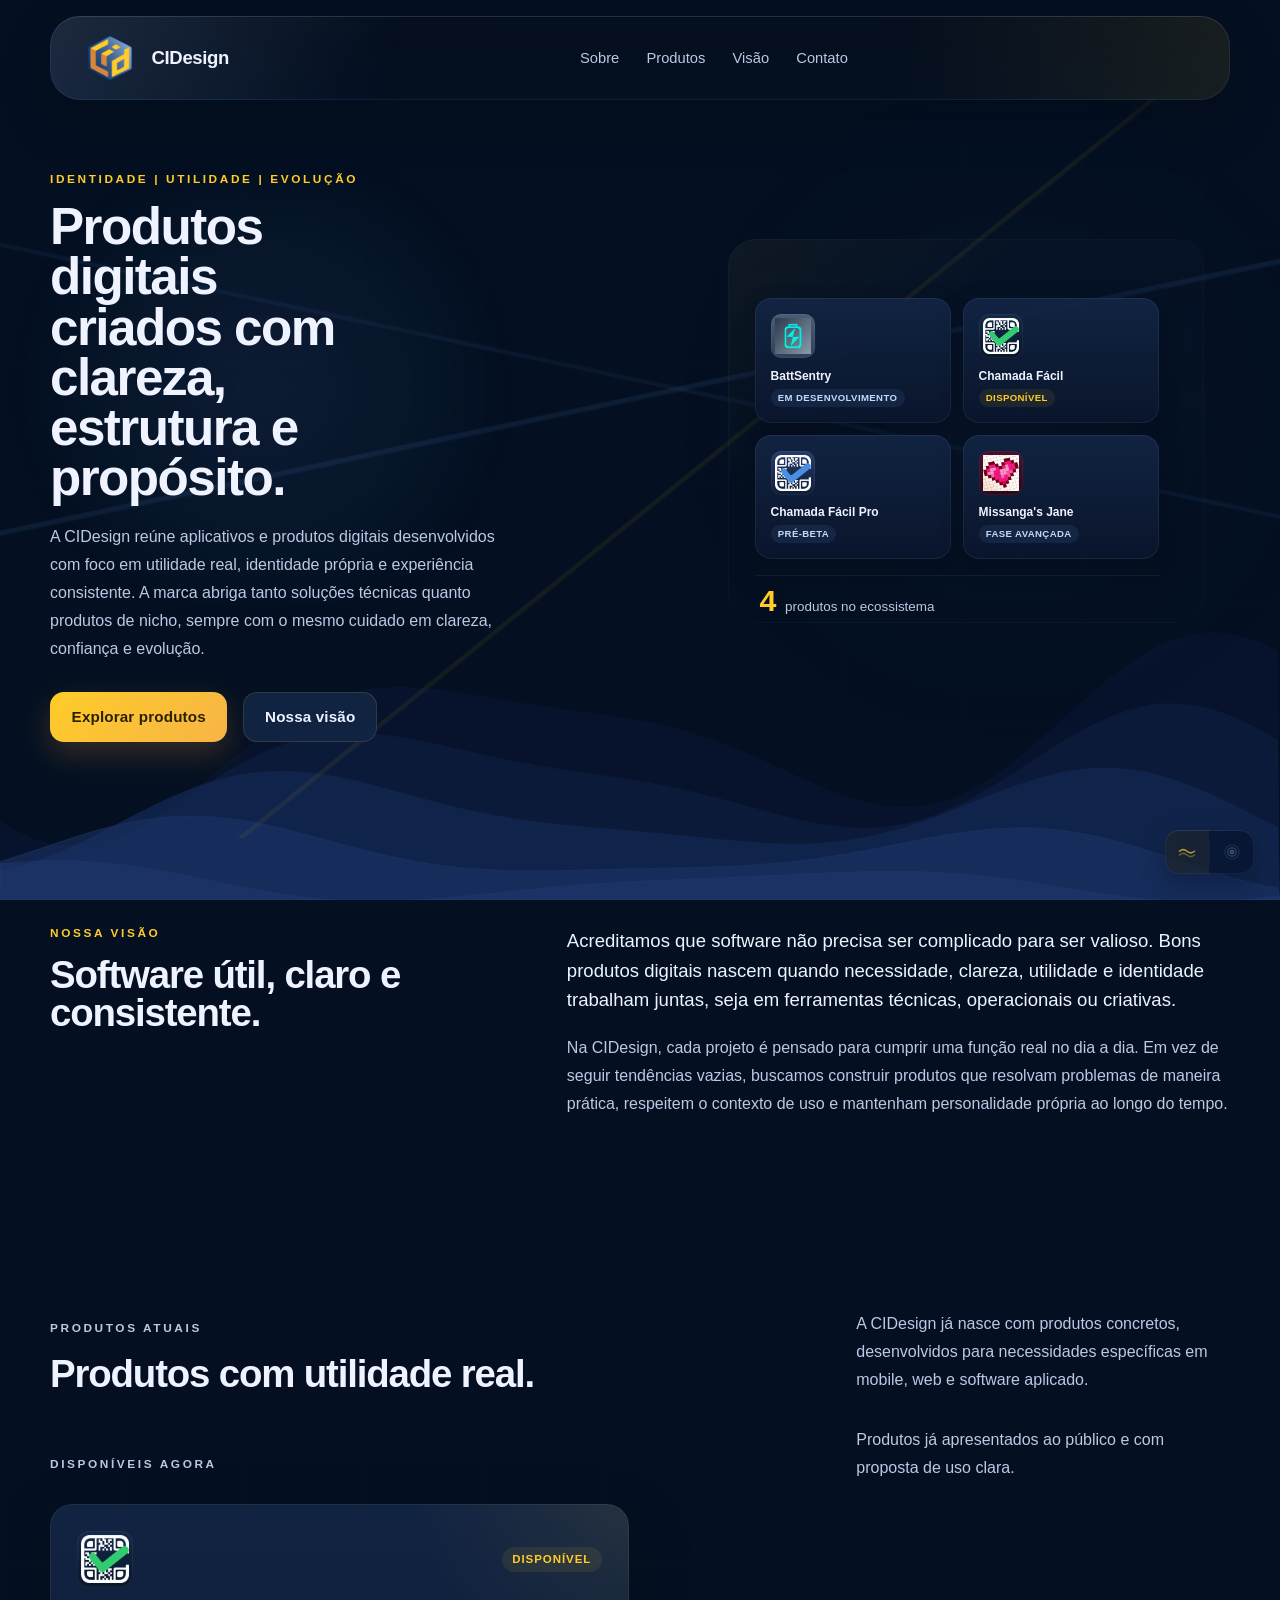
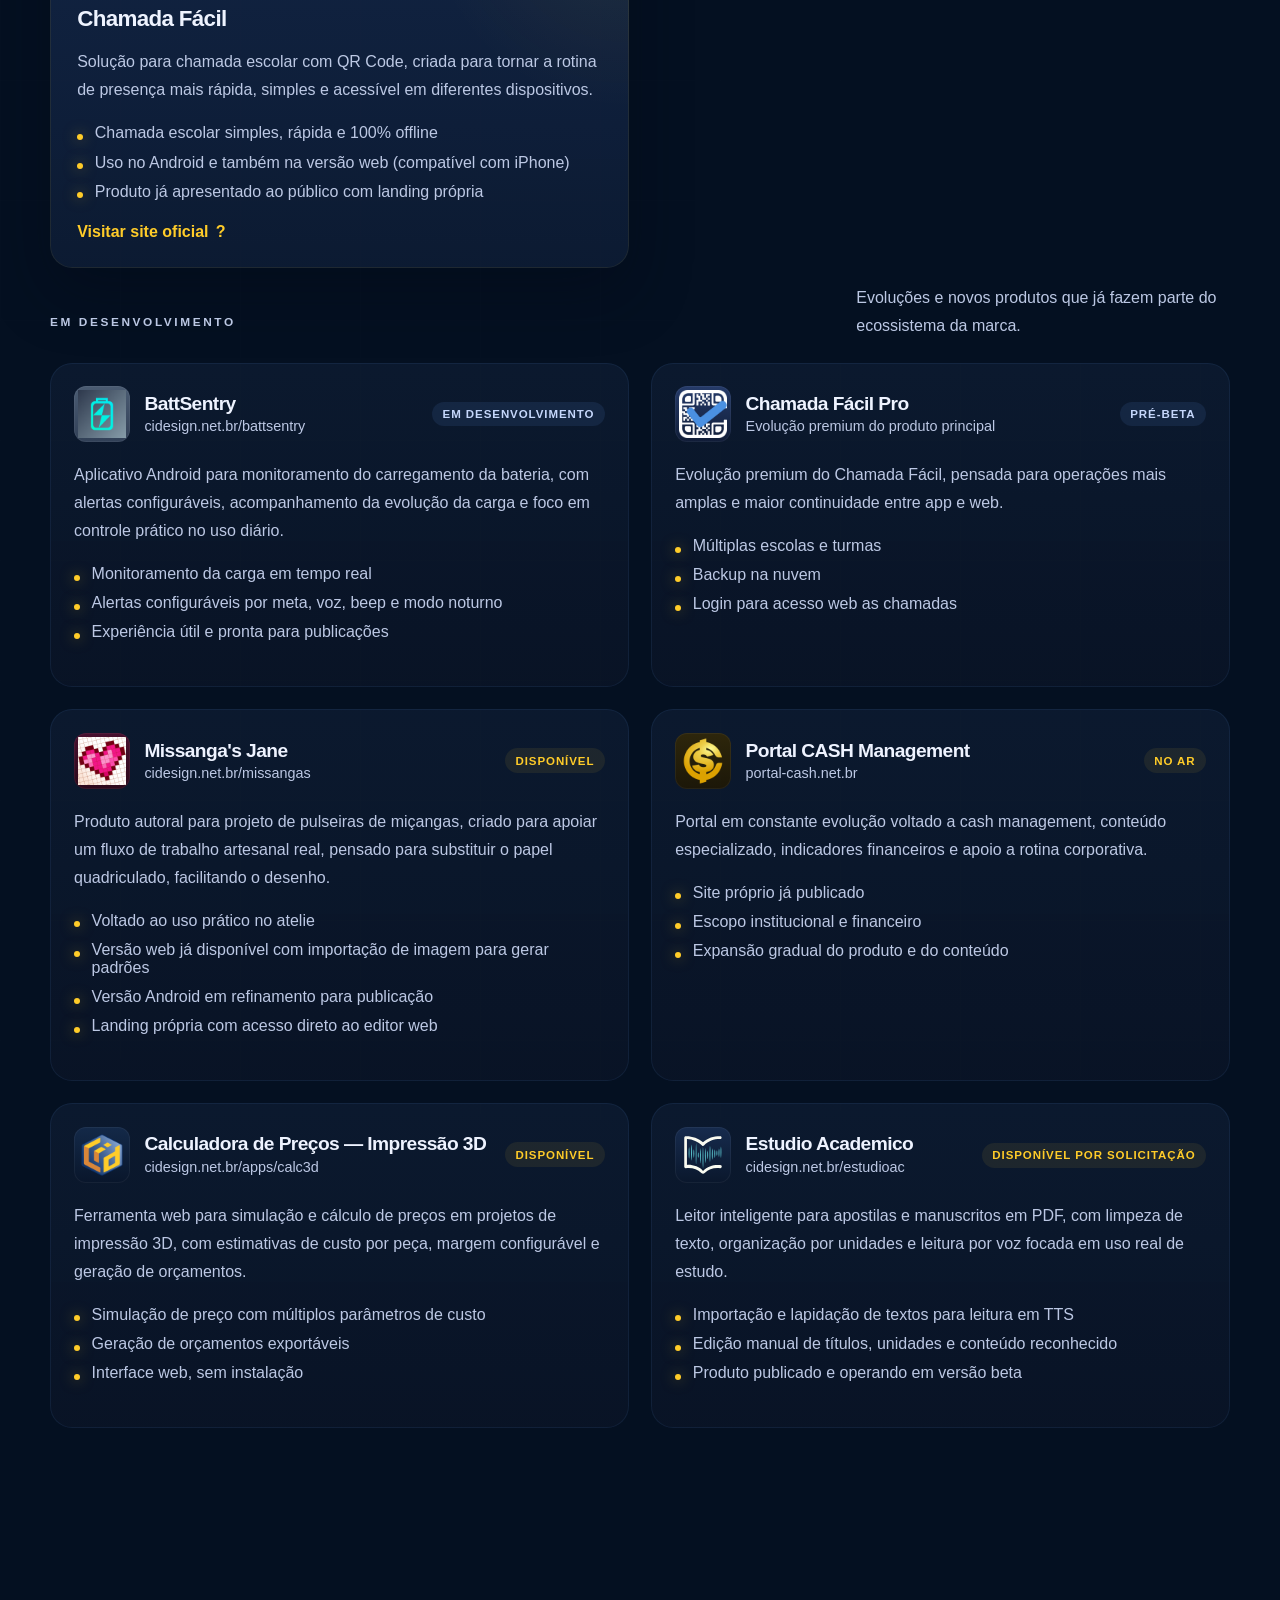
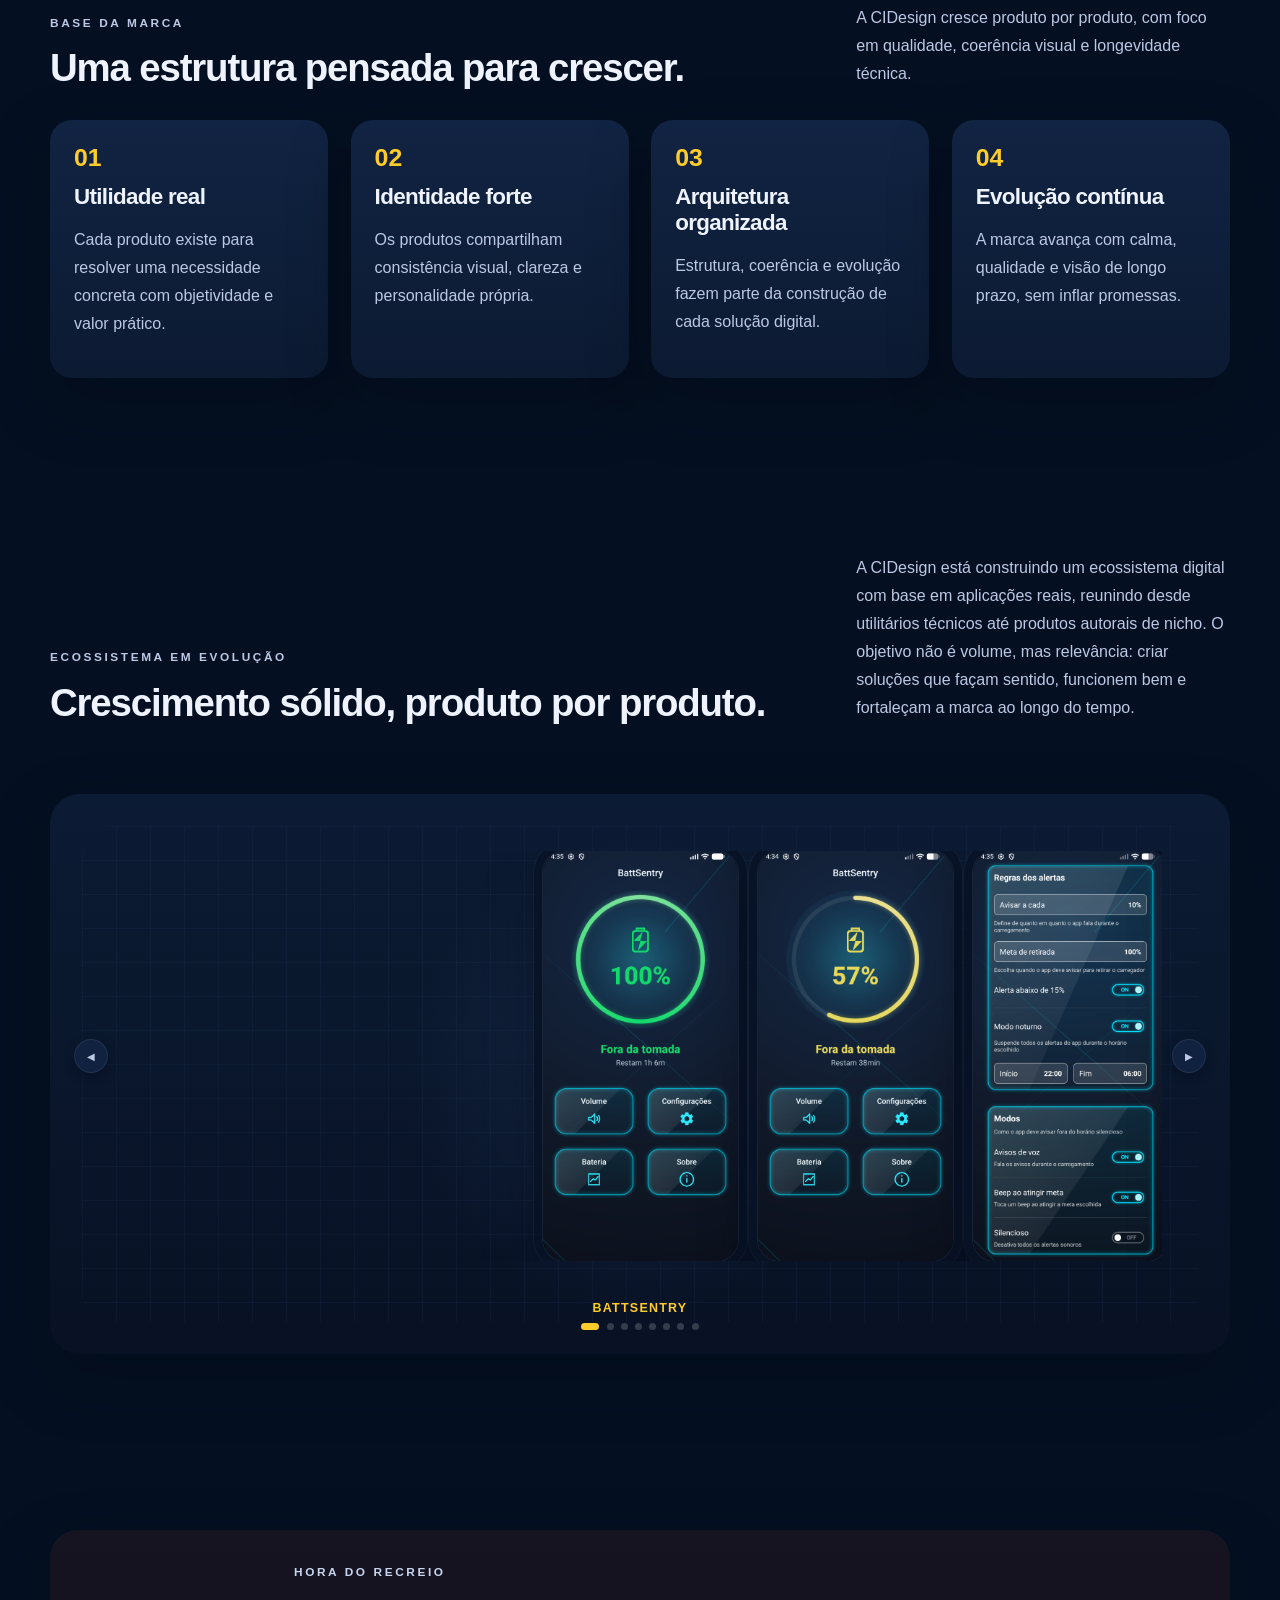
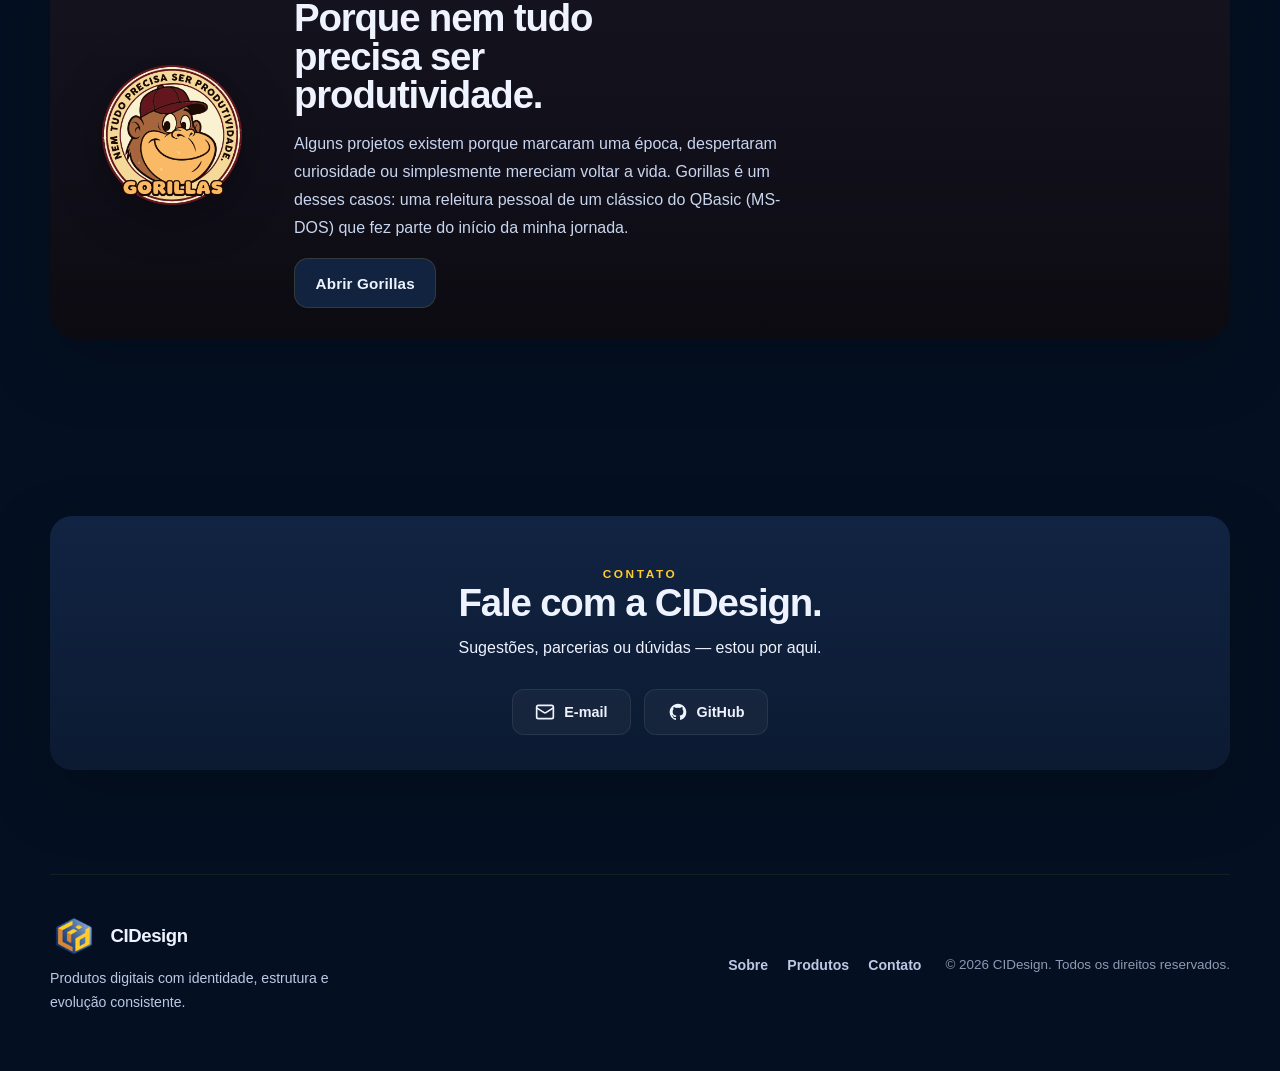
==== index.html @ d3b9e970 "chore: add project dependencies and update engine configuration" ====
<!DOCTYPE html>
<html lang="pt-BR">
<head>
  <meta charset="UTF-8">
  <meta name="viewport" content="width=device-width, initial-scale=1.0">
  <title>CIDesign | Produtos digitais com clareza, estrutura e propósito</title>
  <meta
    name="description"
    content="A CIDesign reúne aplicativos e produtos digitais com foco em utilidade real, identidade própria e evolução consistente."
  >
  <!-- Security Meta Tags -->
  <meta http-equiv="Content-Security-Policy" content="default-src 'self'; style-src 'self' 'unsafe-inline' https://fonts.googleapis.com; font-src 'self' https://fonts.gstatic.com; img-src 'self' data: assets/ https://portal-cash.net.br; script-src 'self';">
  <meta name="referrer" content="strict-origin-when-cross-origin">

  <link rel="preconnect" href="https://fonts.googleapis.com">
  <link rel="preconnect" href="https://fonts.gstatic.com" crossorigin>
  <link
    href="https://fonts.googleapis.com/css2?family=Manrope:wght@400;500;700;800&family=Space+Grotesk:wght@500;700&display=swap"
    rel="stylesheet"
  >
  <link rel="stylesheet" href="css/style.css">
  <style>
    /* Garante que o conteúdo da página fique acima dos canvas de fundo */
    .page-shell {
      position: relative;
      z-index: 1;
    }
  </style>
</head>
<body>
  <div class="page-shell">
    <header class="site-header">
      <a class="brand" href="#top" aria-label="CIDesign, voltar ao topo">
        <img src="assets/brand/cidesign-logo.png" alt="" width="34" height="34">
        <span>CIDesign</span>
      </a>

      <button
        class="nav-toggle"
        type="button"
        aria-expanded="false"
        aria-controls="site-nav"
        aria-label="Abrir navegacao"
      >
        <span></span>
        <span></span>
      </button>

      <nav class="site-nav" id="site-nav" aria-label="Principal">
        <a href="#sobre">Sobre</a>
        <a href="#produtos">Produtos</a>
        <a href="#visao">Visão</a>
        <a href="#contato">Contato</a>
      </nav>

    </header>

    <main id="top">
      <section class="hero section">
        <div class="hero-copy">
          <p class="eyebrow">Identidade | Utilidade | Evolução</p>
          <h1>Produtos digitais criados com clareza, estrutura e propósito.</h1>
          <p class="hero-text">
            A CIDesign reúne aplicativos e produtos digitais desenvolvidos com foco em utilidade
            real, identidade própria e experiência consistente. A marca abriga tanto soluções
            técnicas quanto produtos de nicho, sempre com o mesmo cuidado em clareza, confiança e
            evolução.
          </p>

          <div class="hero-actions">
            <a class="button button-primary" href="#produtos">Explorar produtos</a>
            <a class="button button-secondary" href="#visao">Nossa visão</a>
          </div>
        </div>

        <div class="hero-art" aria-hidden="true">
          <div class="product-showcase">
            <div class="showcase-grid">
              <div class="showcase-item">
                <div class="product-icon product-icon-image product-icon-square product-icon-battsentry">
                  <img src="assets/brand/battsentry-logo.png" alt="" width="56" height="56">
                </div>
                <div class="showcase-info">
                  <span class="showcase-name">BattSentry</span>
                  <span class="dev-tag">Em desenvolvimento</span>
                </div>
              </div>
              <div class="showcase-item">
                <div class="product-icon product-icon-image product-icon-square">
                  <img src="assets/brand/chamada-facil-icon.png" alt="" width="56" height="56">
                </div>
                <div class="showcase-info">
                  <span class="showcase-name">Chamada Fácil</span>
                  <span class="product-tag">Disponível</span>
                </div>
              </div>
              <div class="showcase-item">
                <div class="product-icon product-icon-image product-icon-square product-icon-chamada-pro">
                  <img src="assets/brand/chamadafacil-pro.png" alt="" width="56" height="56">
                </div>
                <div class="showcase-info">
                  <span class="showcase-name">Chamada Fácil Pro</span>
                  <span class="dev-tag">Pré-beta</span>
                </div>
              </div>
              <div class="showcase-item">
                <div class="product-icon product-icon-image product-icon-square product-icon-missangas">
                  <img src="assets/brand/missangas-jane-icon.png" alt="" width="56" height="56">
                </div>
                <div class="showcase-info">
                  <span class="showcase-name">Missanga's Jane</span>
                  <span class="dev-tag">Fase avançada</span>
                </div>
              </div>
            </div>
            <div class="showcase-footer">
              <span class="showcase-count">4</span>
              <span class="showcase-label">produtos no ecossistema</span>
            </div>
          </div>
        </div>
      </section>

      <section class="section intro" id="sobre">
        <div class="section-kicker">
          <p class="eyebrow">Nossa visão</p>
          <h2>Software útil, claro e consistente.</h2>
        </div>

        <div class="section-body">
          <p class="lead">
            Acreditamos que software não precisa ser complicado para ser valioso. Bons produtos
            digitais nascem quando necessidade, clareza, utilidade e identidade trabalham juntas,
            seja em ferramentas técnicas, operacionais ou criativas.
          </p>
          <p>
            Na CIDesign, cada projeto é pensado para cumprir uma função real no dia a dia. Em vez
            de seguir tendências vazias, buscamos construir produtos que resolvam problemas de
            maneira prática, respeitem o contexto de uso e mantenham personalidade própria ao
            longo do tempo.
          </p>
        </div>
      </section>

      <section class="section products" id="produtos">
        <div class="section-heading">
          <div>
            <p class="eyebrow">Produtos atuais</p>
            <h2>Produtos com utilidade real.</h2>
          </div>
          <p>
            A CIDesign já nasce com produtos concretos, desenvolvidos para necessidades específicas
            em mobile, web e software aplicado.
          </p>
        </div>

        <div class="products-subhead">
          <p class="eyebrow eyebrow-soft">Disponíveis agora</p>
          <p>Produtos já apresentados ao público e com proposta de uso clara.</p>
        </div>

        <div class="product-grid">
          <article class="product-card product-card-live product-card-featured">
            <div class="product-top">
              <div class="product-icon product-icon-image product-icon-square">
                <img src="assets/brand/chamada-facil-icon.png" alt="Logo do Chamada Facil" width="56" height="56">
              </div>
              <span class="product-tag">Disponível</span>
            </div>
            <h3>Chamada Fácil</h3>
            <p>
              Solução para chamada escolar com QR Code, criada para tornar a rotina de presença mais
              rápida, simples e acessível em diferentes dispositivos.
            </p>
            <ul class="product-points">
              <li>Chamada escolar simples, rápida e 100% offline</li>
              <li>Uso no Android e também na versão web (compatível com iPhone)</li>
              <li>Produto já apresentado ao público com landing própria</li>
            </ul>
            <a class="inline-link" href="https://www.chamadafacil.net.br/" target="_blank" rel="noopener noreferrer">Visitar site oficial</a>
          </article>
        </div>

        <div class="products-subhead products-subhead-dev">
          <p class="eyebrow eyebrow-soft">Em desenvolvimento</p>
          <p>Evoluções e novos produtos que já fazem parte do ecossistema da marca.</p>
        </div>

        <div class="dev-grid">
          <article class="dev-card dev-card-with-logo">
            <div class="dev-top">
              <div class="dev-product-head">
                <div class="product-icon product-icon-image product-icon-square product-icon-battsentry">
                  <img src="assets/brand/battsentry-logo.png" alt="Logo do BattSentry" width="56" height="56">
                </div>
                <div>
                  <h3>BattSentry</h3>
                  <a class="dev-link" href="https://cidesign.net.br/battsentry/" target="_blank" rel="noopener noreferrer">cidesign.net.br/battsentry</a>
                </div>
              </div>
              <span class="dev-tag">Em desenvolvimento</span>
            </div>
            <p>
              Aplicativo Android para monitoramento do carregamento da bateria, com alertas
              configuráveis, acompanhamento da evolução da carga e foco em controle prático no uso
              diário.
            </p>
            <ul class="dev-points">
              <li>Monitoramento da carga em tempo real</li>
              <li>Alertas configuráveis por meta, voz, beep e modo noturno</li>
              <li>Experiência útil e pronta para publicações</li>
            </ul>
          </article>

          <article class="dev-card dev-card-with-logo">
            <div class="dev-top">
              <div class="dev-product-head">
                <div class="product-icon product-icon-image product-icon-square product-icon-chamada-pro">
                  <img src="assets/brand/chamadafacil-pro.png" alt="Logo do Chamada Facil Pro" width="56" height="56">
                </div>
                <div>
                  <h3>Chamada Fácil Pro</h3>
                  <span class="dev-subtitle">Evolução premium do produto principal</span>
                </div>
              </div>
              <span class="dev-tag">Pré-beta</span>
            </div>
            <p>
              Evolução premium do Chamada Fácil, pensada para operações mais amplas e maior
              continuidade entre app e web.
            </p>
            <ul class="dev-points">
              <li>Múltiplas escolas e turmas</li>
              <li>Backup na nuvem</li>
              <li>Login para acesso web as chamadas</li>
            </ul>
          </article>

          <article class="dev-card dev-card-with-logo">
            <div class="dev-top">
              <div class="dev-product-head">
                <div class="product-icon product-icon-image product-icon-square product-icon-missangas">
                  <img src="assets/brand/missangas-jane-icon.png" alt="Logo do Missanga's Jane" width="56" height="56">
                </div>
                <div>
                  <h3>Missanga's Jane</h3>
                  <a class="dev-link" href="https://cidesign.net.br/missangas/" target="_blank" rel="noopener noreferrer">cidesign.net.br/missangas</a>
                </div>
              </div>
              <span class="product-tag">Disponível</span>
            </div>
            <p>
              Produto autoral para projeto de pulseiras de miçangas, criado para apoiar um fluxo de
              trabalho artesanal real, pensado para substituir o papel quadriculado, facilitando o desenho.
            </p>
            <ul class="dev-points">
              <li>Voltado ao uso prático no atelie</li>
              <li>Versão web já disponível com importação de imagem para gerar padrões</li>
              <li>Versão Android em refinamento para publicação</li>
              <li>Landing própria com acesso direto ao editor web</li>
            </ul>
          </article>

          <article class="dev-card dev-card-with-logo">
            <div class="dev-top">
              <div class="dev-product-head">
                <div class="product-icon product-icon-image product-icon-square product-icon-cash">
                  <img src="assets/brand/portal-cash-logo.png" alt="Logo do Portal CASH Management" width="56" height="56">
                </div>
                <div>
                  <h3>Portal CASH Management</h3>
                  <a class="dev-link" href="https://portal-cash.net.br/" target="_blank" rel="noopener noreferrer">portal-cash.net.br</a>
                </div>
              </div>
              <span class="product-tag">No ar</span>
            </div>
            <p>
              Portal em constante evolução voltado a cash management, conteúdo especializado,
              indicadores financeiros e apoio a rotina corporativa.
            </p>
            <ul class="dev-points">
              <li>Site próprio já publicado</li>
              <li>Escopo institucional e financeiro</li>
              <li>Expansão gradual do produto e do conteúdo</li>
            </ul>
          </article>

          <article class="dev-card dev-card-with-logo">
            <div class="dev-top">
              <div class="dev-product-head">
                <div class="product-icon product-icon-image product-icon-square">
                  <img src="assets/brand/cidesign-logo.png" alt="Logo da Calculadora 3D" width="56" height="56">
                </div>
                <div>
                  <h3>Calculadora de Preços — Impressão 3D</h3>
                  <a class="dev-link" href="apps/calc3d/Calculadora%203D.html" target="_blank" rel="noopener noreferrer">cidesign.net.br/apps/calc3d</a>
                </div>
              </div>
              <span class="product-tag">Disponível</span>
            </div>
            <p>
              Ferramenta web para simulação e cálculo de preços em projetos de impressão 3D, com
              estimativas de custo por peça, margem configurável e geração de orçamentos.
            </p>
            <ul class="dev-points">
              <li>Simulação de preço com múltiplos parâmetros de custo</li>
              <li>Geração de orçamentos exportáveis</li>
              <li>Interface web, sem instalação</li>
            </ul>
          </article>

          <article class="dev-card dev-card-with-logo">
            <div class="dev-top">
              <div class="dev-product-head">
                <div class="product-icon product-icon-image product-icon-square product-icon-estudio">
                  <img src="assets/brand/brand-mark.svg" alt="Logo do Estudio Academico" width="56" height="56">
                </div>
                <div>
                  <h3>Estudio Academico</h3>
                  <a class="dev-link" href="https://cidesign.net.br/estudioac/" target="_blank" rel="noopener noreferrer">cidesign.net.br/estudioac</a>
                </div>
              </div>
              <a href="mailto:contato@cidesign.net.br"><span class="product-tag">Disponível por solicitação</span></a>
            </div>
            <p>
              Leitor inteligente para apostilas e manuscritos em PDF, com limpeza de texto,
              organização por unidades e leitura por voz focada em uso real de estudo.
            </p>
            <ul class="dev-points">
              <li>Importação e lapidação de textos para leitura em TTS</li>
              <li>Edição manual de títulos, unidades e conteúdo reconhecido</li>
              <li>Produto publicado e operando em versão beta</li>
            </ul>
          </article>
        </div>      </section>

      <section class="section principles" id="visao">
        <div class="section-heading">
          <div>
            <p class="eyebrow">Base da marca</p>
            <h2>Uma estrutura pensada para crescer.</h2>
          </div>
          <p>
            A CIDesign cresce produto por produto, com foco em qualidade, coerência visual e
            longevidade técnica.
          </p>
        </div>

        <div class="principles-grid">
          <article>
            <span class="principle-number">01</span>
            <h3>Utilidade real</h3>
            <p>Cada produto existe para resolver uma necessidade concreta com objetividade e valor prático.</p>
          </article>
          <article>
            <span class="principle-number">02</span>
            <h3>Identidade forte</h3>
            <p>Os produtos compartilham consistência visual, clareza e personalidade própria.</p>
          </article>
          <article>
            <span class="principle-number">03</span>
            <h3>Arquitetura organizada</h3>
            <p>Estrutura, coerência e evolução fazem parte da construção de cada solução digital.</p>
          </article>
          <article>
            <span class="principle-number">04</span>
            <h3>Evolução contínua</h3>
            <p>A marca avança com calma, qualidade e visão de longo prazo, sem inflar promessas.</p>
          </article>
        </div>
      </section>

      <section class="section ecosystem">
        <div class="section-heading">
          <div>
            <p class="eyebrow">Ecossistema em evolução</p>
            <h2>Crescimento sólido, produto por produto.</h2>
          </div>
          <p>
            A CIDesign está construindo um ecossistema digital com base em aplicações reais,
            reunindo desde utilitários técnicos até produtos autorais de nicho. O objetivo não é
            volume, mas relevância: criar soluções que façam sentido, funcionem bem e fortaleçam a
            marca ao longo do tempo.
          </p>
        </div>

        <div class="ecosystem-art" aria-hidden="true">
          <div class="app-carousel" id="appCarousel">
            <div class="carousel-row">
              <button class="carousel-btn" id="carouselPrev" tabindex="-1" aria-hidden="true">&#9664;</button>
              <div class="carousel-viewport">
                <div class="carousel-track" id="carouselTrack">
                  <div class="carousel-slide" data-app="BattSentry">
                    <div class="screen-frame">
                      <img src="assets/screens/battsentry-1.png" alt="" loading="lazy">
                    </div>
                  </div>
                  <div class="carousel-slide" data-app="BattSentry">
                    <div class="screen-frame">
                      <img src="assets/screens/battsentry-2.png" alt="" loading="lazy">
                    </div>
                  </div>
                  <div class="carousel-slide" data-app="BattSentry">
                    <div class="screen-frame">
                      <img src="assets/screens/battsentry-3.png" alt="" loading="lazy">
                    </div>
                  </div>
                  <div class="carousel-slide" data-app="BattSentry">
                    <div class="screen-frame">
                      <img src="assets/screens/battsentry-4.png" alt="" loading="lazy">
                    </div>
                  </div>
                  <div class="carousel-slide" data-app="Chamada Fácil">
                    <div class="screen-frame">
                      <img src="assets/screens/chamada-facil-1.png" alt="" loading="lazy">
                    </div>
                  </div>
                  <div class="carousel-slide" data-app="Chamada Fácil">
                    <div class="screen-frame">
                      <img src="assets/screens/chamada-facil-2.png" alt="" loading="lazy">
                    </div>
                  </div>
                  <div class="carousel-slide" data-app="Chamada Fácil">
                    <div class="screen-frame">
                      <img src="assets/screens/chamada-facil-3.png" alt="" loading="lazy">
                    </div>
                  </div>
                  <div class="carousel-slide" data-app="Chamada Fácil">
                    <div class="screen-frame">
                      <img src="assets/screens/chamada-facil-4.png" alt="" loading="lazy">
                    </div>
                  </div>
                </div>
              </div>
              <button class="carousel-btn" id="carouselNext" tabindex="-1" aria-hidden="true">&#9654;</button>
            </div>
            <div class="carousel-meta">
              <span class="carousel-app-name" id="carouselAppName">BattSentry</span>
              <div class="carousel-dots" id="carouselDots"></div>
            </div>
          </div>
        </div>
      </section>

      <section class="section recess">
        <div class="recess-card">
          <div class="recess-badge">
            <img src="assets/brand/gorillas-badge.png" alt="Badge do projeto Gorillas" width="140" height="140">
          </div>
          <div class="recess-copy">
            <p class="eyebrow">Hora do recreio</p>
            <h2>Porque nem tudo precisa ser produtividade.</h2>
            <p>
              Alguns projetos existem porque marcaram uma época, despertaram curiosidade ou simplesmente
              mereciam voltar a vida. Gorillas é um desses casos: uma releitura pessoal de um clássico do
              QBasic (MS-DOS) que fez parte do início da minha jornada.
            </p>
            <a class="button button-secondary" href="apps/gorillas/index.html">Abrir Gorillas</a>
          </div>
        </div>
      </section>

      <section class="section contact-cta" id="contato">
        <div class="contact-card">
          <p class="eyebrow">Contato</p>
          <h2>Fale com a CIDesign.</h2>
          <p>Sugestões, parcerias ou dúvidas — estou por aqui.</p>

          <div class="social-links">
            <a class="social-link" href="mailto:contato@cidesign.net.br" aria-label="Enviar e-mail">
              <svg viewBox="0 0 24 24" fill="none" stroke="currentColor" stroke-width="2" stroke-linecap="round" stroke-linejoin="round" aria-hidden="true"><rect x="2" y="4" width="20" height="16" rx="2"/><path d="m22 7-8.97 5.7a1.94 1.94 0 0 1-2.06 0L2 7"/></svg>
              <span>E-mail</span>
            </a>
            <a class="social-link" href="https://github.com/JRCPacheco" target="_blank" rel="noopener" aria-label="GitHub">
              <svg viewBox="0 0 24 24" fill="currentColor" aria-hidden="true"><path d="M12 2C6.477 2 2 6.484 2 12.017c0 4.425 2.865 8.18 6.839 9.504.5.092.682-.217.682-.483 0-.237-.008-.868-.013-1.703-2.782.605-3.369-1.343-3.369-1.343-.454-1.158-1.11-1.466-1.11-1.466-.908-.62.069-.608.069-.608 1.003.07 1.531 1.032 1.531 1.032.892 1.53 2.341 1.088 2.91.832.092-.647.35-1.088.636-1.338-2.22-.253-4.555-1.113-4.555-4.951 0-1.093.39-1.988 1.029-2.688-.103-.253-.446-1.272.098-2.65 0 0 .84-.27 2.75 1.026A9.564 9.564 0 0 1 12 6.844a9.59 9.59 0 0 1 2.504.337c1.909-1.296 2.747-1.027 2.747-1.027.546 1.379.202 2.398.1 2.651.64.7 1.028 1.595 1.028 2.688 0 3.848-2.339 4.695-4.566 4.943.359.309.678.92.678 1.855 0 1.338-.012 2.419-.012 2.747 0 .268.18.58.688.482A10.019 10.019 0 0 0 22 12.017C22 6.484 17.522 2 12 2z"/></svg>
              <span>GitHub</span>
            </a>
          </div>
        </div>
      </section>
    </main>

    <footer class="site-footer">
      <div class="footer-brand">
        <a class="brand brand-footer" href="#top">
          <img src="assets/brand/cidesign-logo.png" alt="" width="28" height="28">
          <span>CIDesign</span>
        </a>
        <p>Produtos digitais com identidade, estrutura e evolução consistente.</p>
      </div>

      <div class="footer-links">
        <a href="#sobre">Sobre</a>
        <a href="#produtos">Produtos</a>
        <a href="#contato">Contato</a>
      </div>

      <p class="footer-copy">&copy; <span id="current-year"></span> CIDesign. Todos os direitos reservados.</p>
    </footer>
  </div>

  <script src="js/main.js"></script>
  <!-- Controlador de fundo animado (carrega wave-bg.js ou ripple-bg.js conforme modo salvo) -->
  <script src="js/bg-controller.js"></script>
</body>
</html>
---- css/style.css ----
:root {
  --bg: #06152c;
  --bg-deep: #041021;
  --surface: #0d1d36;
  --surface-strong: #122544;
  --surface-soft: rgba(19, 37, 68, 0.72);
  --surface-glass: rgba(17, 31, 56, 0.62);
  --line-soft: rgba(255, 204, 41, 0.14);
  --text: #eef3ff;
  /* Elevated from #a7b6d5 to pass WCAG AA on dark bg (#06152c) — contrast ~5.2:1 */
  --text-soft: #bcc8e4;
  --gold: #ffcc29;
  --amber: #d98639;
  --blue-accent: #4d79bf;
  --shadow: 0 24px 60px rgba(1, 8, 22, 0.38);
  --radius: 22px;
  --radius-sm: 14px;
  --container: 1180px;
  /* Focus ring tokens */
  --focus-ring: 0 0 0 3px rgba(255, 204, 41, 0.55);
}

*,
*::before,
*::after {
  box-sizing: border-box;
}

html {
  scroll-behavior: smooth;
}

body {
  margin: 0;
  font-family: "Manrope", sans-serif;
  color: var(--text);
  /* Solid deep base — canvas waves render on top */
  background: var(--bg-deep);
}

img {
  display: block;
  max-width: 100%;
}

a {
  color: inherit;
  text-decoration: none;
}

button,
input {
  font: inherit;
}

.page-shell {
  min-height: 100vh;
  position: relative;
  overflow: hidden;
  /* Transparent — wave canvas shows through from body */
  background: transparent;
}

.page-shell::before,
.page-shell::after {
  content: "";
  position: absolute;
  inset: 0;
  pointer-events: none;
}

/* Subtle grid overlay — gives depth on top of the waves */
.page-shell::before {
  opacity: 0.18;
  background-image:
    linear-gradient(rgba(255, 255, 255, 0.025) 1px, transparent 1px),
    linear-gradient(90deg, rgba(255, 255, 255, 0.025) 1px, transparent 1px);
  background-size: 120px 120px;
  mask-image: radial-gradient(circle at 50% 8%, black 0%, black 38%, transparent 78%);
}

.page-shell::after {
  inset: 0 auto auto 50%;
  width: 820px;
  height: 820px;
  transform: translateX(-5%);
  background:
    radial-gradient(circle, rgba(77, 121, 191, 0.10) 0%, rgba(77, 121, 191, 0.04) 24%, transparent 62%);
  filter: blur(18px);
  opacity: 0.5;
}

.site-header,
.section,
.site-footer {
  width: min(calc(100% - 2rem), var(--container));
  margin: 0 auto;
}

.site-header {
  position: sticky;
  top: 1rem;
  z-index: 20;
  display: grid;
  grid-template-columns: auto 1fr auto;
  align-items: center;
  gap: 1.4rem;
  margin-top: 1rem;
  padding: 1rem 1.95rem;
  border-radius: 30px;
  overflow: hidden;
  background:
    linear-gradient(180deg, rgba(6, 15, 29, 0.88), rgba(6, 16, 31, 0.72));
  backdrop-filter: blur(28px) saturate(132%);
  box-shadow:
    0 22px 48px rgba(1, 8, 22, 0.36),
    inset 0 1px 0 rgba(255, 255, 255, 0.08),
    inset 0 0 0 1px rgba(77, 121, 191, 0.15);
}

.site-header::before {
  content: "";
  position: absolute;
  inset: 0;
  border-radius: inherit;
  background:
    linear-gradient(135deg, rgba(255, 255, 255, 0.055), transparent 28%),
    linear-gradient(90deg, rgba(77, 121, 191, 0.14), transparent 30%, transparent 70%, rgba(255, 204, 41, 0.08));
  pointer-events: none;
}

.site-header > * {
  position: relative;
  z-index: 1;
}

.brand {
  display: inline-flex;
  margin-left: 0.2rem;
  align-items: center;
  gap: 0.95rem;
  font-family: "Space Grotesk", sans-serif;
  font-size: 1.16rem;
  font-weight: 700;
  letter-spacing: -0.02em;
}

.brand img {
  width: 52px;
  height: 52px;
  object-fit: contain;
}

.site-nav {
  display: flex;
  justify-content: center;
  gap: 1.7rem;
}

.site-nav a,
.footer-links a {
  position: relative;
  color: var(--text-soft);
  font-size: 0.92rem;
}

.site-nav a::after,
.footer-links a::after {
  content: "";
  position: absolute;
  left: 0;
  bottom: -0.25rem;
  width: 100%;
  height: 1px;
  background: linear-gradient(90deg, var(--gold), transparent);
  transform: scaleX(0);
  transform-origin: left;
  transition: transform 180ms ease;
}

.site-nav a:hover,
.site-nav a:focus-visible,
.footer-links a:hover,
.footer-links a:focus-visible {
  color: var(--text);
}

.site-nav a:focus-visible {
  outline: 2px solid var(--gold);
  outline-offset: 4px;
  border-radius: 4px;
}

.site-nav a:hover::after,
.site-nav a:focus-visible::after,
.footer-links a:hover::after,
.footer-links a:focus-visible::after {
  transform: scaleX(1);
}

.button {
  display: inline-flex;
  align-items: center;
  justify-content: center;
  min-height: 3.1rem;
  padding: 0.9rem 1.35rem;
  border: 0;
  border-radius: var(--radius-sm);
  font-size: 0.95rem;
  font-weight: 700;
  letter-spacing: 0.01em;
  cursor: pointer;
  transition:
    transform 180ms ease,
    box-shadow 180ms ease,
    background-color 180ms ease,
    color 180ms ease,
    outline 120ms ease;
}

.button:hover,
.button:focus-visible {
  transform: translateY(-1px);
}

/* WCAG 2.4.7 — visible focus indicator for keyboard navigation */
.button:focus-visible {
  outline: 3px solid var(--gold);
  outline-offset: 3px;
}

.button-primary {
  color: #2b2000;
  background: linear-gradient(135deg, var(--gold), #f7b446);
  box-shadow: 0 12px 30px rgba(217, 134, 57, 0.24);
}

.button-secondary {
  color: var(--text);
  background: rgba(18, 37, 68, 0.92);
  box-shadow: inset 0 0 0 1px rgba(255, 204, 41, 0.14);
}

.nav-toggle {
  display: none;
  justify-self: end;
  width: 48px;
  height: 48px;
  padding: 0;
  background: rgba(18, 37, 68, 0.88);
  border: 0;
  border-radius: 14px;
}

.nav-toggle span {
  display: block;
  width: 20px;
  height: 2px;
  margin: 6px auto;
  background: var(--text);
}

.section {
  padding: 5.5rem 0;
}

.hero {
  position: relative;
  display: grid;
  grid-template-columns: minmax(0, 0.95fr) minmax(320px, 0.9fr);
  gap: 3.5rem;
  align-items: center;
  /* Reduced from 100svh to avoid excessive dead space below CTAs */
  min-height: clamp(520px, 82vh, 820px);
  padding-top: 2rem;
  padding-bottom: 3.5rem;
}

.hero::before,
.hero::after {
  content: "";
  position: absolute;
  pointer-events: none;
}

.hero::before {
  left: -8%;
  top: 11%;
  width: 52%;
  height: 56%;
  background:
    radial-gradient(circle, rgba(77, 121, 191, 0.14) 0%, rgba(77, 121, 191, 0.08) 34%, transparent 68%);
  filter: blur(30px);
  opacity: 0.9;
}

.hero::after {
  inset: -2rem -9rem 0 -6rem;
  opacity: 0.58;
  background:
    linear-gradient(168deg, transparent 0 44%, rgba(77, 121, 191, 0.22) 44.15% 44.45%, transparent 44.7%),
    linear-gradient(12deg, transparent 0 56%, rgba(77, 121, 191, 0.15) 56.15% 56.35%, transparent 56.6%),
    linear-gradient(141deg, transparent 0 52%, rgba(255, 204, 41, 0.12) 52.1% 52.25%, transparent 52.45%);
}

.hero > * {
  position: relative;
  z-index: 1;
}

.hero-copy {
  max-width: 34rem;
}

.eyebrow {
  margin: 0 0 1rem;
  color: var(--gold);
  font-size: 0.74rem;
  font-weight: 700;
  letter-spacing: 0.22em;
  text-transform: uppercase;
}

.eyebrow-soft {
  margin-bottom: 0.45rem;
  color: #d7b75c;
}

h1,
h2,
h3 {
  margin: 0;
  font-family: "Space Grotesk", sans-serif;
  letter-spacing: -0.03em;
}

h1 {
  max-width: 10ch;
  font-size: clamp(2.6rem, 4vw, 4.6rem);
  line-height: 0.98;
}

h2 {
  font-size: clamp(2rem, 3vw, 3rem);
  line-height: 1;
}

h3 {
  font-size: 1.4rem;
}

.hero-text,
.section-body p,
.section-heading p,
.product-card p,
.principles-grid p,
.footer-brand p,
.dev-card p,
.products-subhead p {
  color: var(--text-soft);
  line-height: 1.75;
}

.hero-text {
  max-width: 52ch;
  margin: 1.25rem 0 0;
  font-size: 1rem;
}

.hero-actions {
  display: flex;
  flex-wrap: wrap;
  gap: 1rem;
  margin-top: 1.8rem;
}

.hero-art {
  position: relative;
  min-height: 500px;
  isolation: isolate;
}

.hero-art::after {
  content: "";
  position: absolute;
  inset: 2rem 1.6rem 5.25rem 2.8rem;
  border-radius: 28px;
  background:
    linear-gradient(140deg, rgba(255, 204, 41, 0.06), transparent 32%),
    linear-gradient(180deg, rgba(15, 31, 58, 0.16), transparent 70%);
  box-shadow: inset 0 0 0 1px rgba(77, 121, 191, 0.08);
  mix-blend-mode: screen;
  opacity: 0.7;
  z-index: 0;
}

.hero-panel {
  position: absolute;
  border-radius: 28px;
  transform: skewY(-7deg);
}

.hero-panel-back {
  inset: 2rem 0 4rem 5rem;
  background: linear-gradient(160deg, rgba(77, 121, 191, 0.18), rgba(8, 18, 36, 0.06));
}

.hero-panel-middle {
  inset: 0 1rem 5rem 0;
  background:
    linear-gradient(135deg, rgba(255, 204, 41, 0.08), transparent 28%),
    linear-gradient(180deg, rgba(18, 37, 68, 0.95), rgba(8, 18, 36, 0.84));
  box-shadow: var(--shadow);
}

.hero-core {
  position: absolute;
  inset: 4.5rem 4rem 7.5rem 7rem;
  display: grid;
  place-items: center;
  border-radius: 24px;
  overflow: hidden;
  background:
    radial-gradient(circle at center, rgba(255, 204, 41, 0.12), transparent 28%),
    linear-gradient(180deg, rgba(9, 21, 40, 0.92), rgba(5, 12, 24, 0.98));
}

.core-grid {
  position: absolute;
  inset: 0;
  background-image:
    linear-gradient(rgba(77, 121, 191, 0.15) 1px, transparent 1px),
    linear-gradient(90deg, rgba(77, 121, 191, 0.15) 1px, transparent 1px);
  background-size: 42px 42px;
  mask-image: radial-gradient(circle at center, black 42%, transparent 82%);
}

.core-ring,
.core-node,
.beam {
  position: absolute;
}

.core-ring {
  border-radius: 24px;
  transform: rotate(45deg);
}

.core-ring-large {
  width: 230px;
  height: 230px;
  border: 1px solid rgba(255, 204, 41, 0.75);
  box-shadow:
    inset 0 0 30px rgba(255, 204, 41, 0.08),
    0 0 36px rgba(255, 204, 41, 0.12);
}

.core-ring-small {
  width: 132px;
  height: 132px;
  border: 1px solid rgba(77, 121, 191, 0.86);
  box-shadow: 0 0 26px rgba(77, 121, 191, 0.22);
}

.core-node {
  width: 12px;
  height: 12px;
  border-radius: 999px;
  background: radial-gradient(circle, #ffe9a0 0%, var(--gold) 52%, var(--amber) 100%);
  box-shadow: 0 0 18px rgba(255, 204, 41, 0.72);
}

.core-node-top {
  top: calc(50% - 144px);
}

.core-node-right {
  right: calc(50% - 144px);
}

.core-node-bottom {
  bottom: calc(50% - 144px);
}

.core-node-left {
  left: calc(50% - 144px);
}

.hero-callout {
  position: absolute;
  left: 1.4rem;
  bottom: 1rem;
  max-width: 280px;
  padding: 1rem 1.1rem;
  border-radius: 20px;
  background: var(--surface-glass);
  backdrop-filter: blur(20px);
  box-shadow: var(--shadow);
}

.hero-callout strong {
  display: block;
  margin-bottom: 0.35rem;
  color: var(--gold);
  font-size: 0.92rem;
}

.hero-callout span {
  color: var(--text-soft);
  font-size: 0.92rem;
  line-height: 1.55;
}

.intro {
  display: grid;
  grid-template-columns: minmax(0, 0.82fr) minmax(0, 1.18fr);
  gap: 2rem 3.5rem;
  align-items: start;
}

.ecosystem {
  display: flex;
  flex-direction: column;
  gap: 2.5rem;
}

.section-body .lead {
  margin-top: 0;
  color: var(--text);
  font-size: 1.16rem;
  line-height: 1.6;
}

.section-heading {
  display: flex;
  align-items: end;
  justify-content: space-between;
  gap: 2rem;
  margin-bottom: 2rem;
}

.section-heading > p {
  max-width: 42ch;
  margin: 0;
}

.products-subhead {
  display: flex;
  align-items: end;
  justify-content: space-between;
  gap: 1.5rem;
  margin: 1rem 0 1.4rem;
}

.products-subhead p:last-child {
  max-width: 42ch;
  margin: 0;
}

.product-grid,
.principles-grid,
.dev-grid {
  display: grid;
  gap: 1.4rem;
}

.product-grid {
  grid-template-columns: repeat(2, minmax(0, 1fr));
}

.dev-grid {
  grid-template-columns: repeat(2, minmax(0, 1fr));
  margin-top: 1.1rem;
}

.product-card,
.principles-grid article,
.contact-card,
.dev-card {
  background:
    linear-gradient(180deg, rgba(18, 37, 68, 0.96), rgba(12, 27, 51, 0.98));
  border-radius: var(--radius);
  box-shadow: var(--shadow);
}

.product-card {
  padding: 1.7rem;
  min-height: 100%;
}

.product-card-featured {
  background:
    radial-gradient(circle at top right, rgba(255, 204, 41, 0.08), transparent 30%),
    linear-gradient(180deg, rgba(18, 37, 68, 0.96), rgba(12, 27, 51, 0.98));
}

.product-card-live {
  box-shadow:
    inset 0 0 0 1px rgba(255, 204, 41, 0.08),
    var(--shadow);
}

.product-top,
.dev-top {
  display: flex;
  align-items: center;
  justify-content: space-between;
  gap: 1rem;
  margin-bottom: 1.2rem;
}

.product-icon {
  display: grid;
  place-items: center;
  width: 44px;
  height: 44px;
  border-radius: 14px;
  background: linear-gradient(135deg, rgba(255, 204, 41, 0.22), rgba(217, 134, 57, 0.28));
  color: var(--gold);
  font-weight: 800;
  overflow: hidden;
}

.product-icon-image {
  background: linear-gradient(180deg, rgba(20, 42, 74, 0.95), rgba(9, 22, 43, 0.98));
  box-shadow: inset 0 0 0 1px rgba(255, 255, 255, 0.05);
  padding: 0;
}

.product-icon-square {
  width: 56px;
  height: 56px;
  border-radius: 12px;
}

.product-icon-battsentry {
  background: linear-gradient(180deg, rgba(78, 95, 118, 0.95), rgba(50, 65, 88, 0.98));
}

.product-icon-cash {
  background: linear-gradient(180deg, rgba(47, 39, 10, 0.96), rgba(28, 23, 8, 0.98));
}

.product-icon-estudio {
  background: linear-gradient(180deg, rgba(23, 44, 79, 0.96), rgba(10, 23, 44, 0.98));
}

.product-icon-missangas {
  background: linear-gradient(180deg, rgba(77, 15, 47, 0.92), rgba(45, 8, 27, 0.98));
}

.product-icon-chamada-pro {
  background: linear-gradient(180deg, rgba(39, 61, 109, 0.94), rgba(16, 29, 56, 0.98));
}

.product-icon-image img {
  width: 100%;
  height: 100%;
  object-fit: contain;
  padding: 4px;
}

.product-tag,
.dev-tag {
  padding: 0.4rem 0.65rem;
  border-radius: 999px;
  background: rgba(255, 204, 41, 0.08);
  color: var(--gold);
  font-size: 0.72rem;
  font-weight: 700;
  letter-spacing: 0.08em;
  text-transform: uppercase;
}

.dev-tag {
  background: rgba(77, 121, 191, 0.14);
  color: #c5d7fb;
}

.product-card p,
.dev-card p {
  margin: 1rem 0 0;
}

.product-points,
.dev-points {
  display: grid;
  gap: 0.7rem;
  padding: 0;
  margin: 1.25rem 0 1.4rem;
  list-style: none;
  color: var(--text-soft);
}

.product-points li,
.dev-points li {
  position: relative;
  padding-left: 1.1rem;
}

.product-points li::before,
.dev-points li::before {
  content: "";
  position: absolute;
  top: 0.6rem;
  left: 0;
  width: 6px;
  height: 6px;
  border-radius: 999px;
  background: var(--gold);
  box-shadow: 0 0 14px rgba(255, 204, 41, 0.5);
}

.dev-card {
  padding: 1.45rem 1.5rem;
  background:
    linear-gradient(180deg, rgba(12, 26, 48, 0.92), rgba(9, 20, 38, 0.96));
  box-shadow: inset 0 0 0 1px rgba(77, 121, 191, 0.12);
}

.dev-card h3 {
  font-size: 1.2rem;
}

.dev-product-head {
  display: flex;
  align-items: center;
  gap: 0.9rem;
}

.dev-product-head h3 {
  margin: 0;
}

.dev-link,
.dev-subtitle {
  display: inline-block;
  margin-top: 0.2rem;
  color: var(--text-soft);
  font-size: 0.9rem;
}

.dev-link:hover,
.dev-link:focus-visible {
  color: var(--gold);
}

.inline-link {
  display: inline-flex;
  align-items: center;
  gap: 0.45rem;
  color: var(--gold);
  font-weight: 700;
}

.inline-link::after {
  content: "?";
  transition: transform 180ms ease;
}

.inline-link:hover::after,
.inline-link:focus-visible::after {
  transform: translateX(4px);
}

.principles-grid {
  grid-template-columns: repeat(4, minmax(0, 1fr));
}

.principles-grid article {
  padding: 1.5rem;
}

.principle-number {
  display: inline-block;
  margin-bottom: 0.8rem;
  color: var(--gold);
  font-family: "Space Grotesk", sans-serif;
  font-size: 1.55rem;
  font-weight: 700;
}

.roadmap {
  display: grid;
  gap: 1rem;
  padding: 0;
  margin: 2rem 0 0;
  list-style: none;
}

.roadmap li {
  padding: 1rem 1.1rem 1rem 1.35rem;
  border-radius: 16px;
  background: rgba(13, 29, 54, 0.72);
  box-shadow: inset 0 0 0 1px rgba(255, 204, 41, 0.08);
}

.roadmap strong {
  display: block;
  margin-bottom: 0.25rem;
}

.roadmap span {
  color: var(--text-soft);
  line-height: 1.6;
}

.ecosystem-art {
  position: relative;
  min-height: 420px;
  border-radius: 30px;
  background:
    radial-gradient(circle at center, rgba(77, 121, 191, 0.22), transparent 34%),
    linear-gradient(180deg, rgba(13, 29, 54, 0.96), rgba(8, 18, 36, 0.98));
  box-shadow: var(--shadow);
  overflow: hidden;
}
.recess-card {
  display: grid;
  grid-template-columns: 180px minmax(0, 1fr);
  gap: 2rem;
  align-items: center;
  padding: 2rem;
  border-radius: 28px;
  background:
    linear-gradient(180deg, rgba(23, 21, 33, 0.95), rgba(13, 11, 18, 0.98));
  box-shadow: var(--shadow);
}

.recess-badge {
  display: grid;
  place-items: center;
}

.recess-badge img {
  width: 140px;
  height: 140px;
  object-fit: contain;
  filter: drop-shadow(0 10px 24px rgba(0, 0, 0, 0.32));
}

.recess-copy h2 {
  max-width: 16ch;
}

.recess-copy p {
  max-width: 58ch;
  /* Elevated color to ensure contrast against the dark recess card background */
  color: #c8d5ef;
  line-height: 1.75;
}

.ecosystem-art::before {
  content: "";
  position: absolute;
  inset: 2rem;
  border-radius: 28px;
  background-image:
    linear-gradient(rgba(77, 121, 191, 0.1) 1px, transparent 1px),
    linear-gradient(90deg, rgba(77, 121, 191, 0.1) 1px, transparent 1px);
  background-size: 34px 34px;
  opacity: 0.65;
}

.node {
  position: absolute;
  width: 84px;
  height: 84px;
  border-radius: 24px;
  background:
    linear-gradient(180deg, rgba(44, 72, 118, 0.8), rgba(10, 24, 46, 0.96));
  box-shadow:
    inset 0 0 0 1px rgba(255, 204, 41, 0.12),
    0 0 28px rgba(77, 121, 191, 0.14);
}

.node::after {
  content: "";
  position: absolute;
  inset: 50%;
  width: 10px;
  height: 10px;
  margin: -5px;
  border-radius: 999px;
  background: var(--gold);
  box-shadow: 0 0 18px rgba(255, 204, 41, 0.8);
}

.node-center {
  top: calc(50% - 60px);
  left: calc(50% - 60px);
  width: 120px;
  height: 120px;
}

.node-a { top: 3.2rem; left: 16%; }
.node-b { top: 5.4rem; right: 14%; }
.node-c { bottom: 4.2rem; left: 18%; }
.node-d { right: 16%; bottom: 5rem; }

.beam {
  top: 50%;
  left: 50%;
  height: 2px;
  transform-origin: left center;
  background: linear-gradient(90deg, rgba(255, 204, 41, 0.58), rgba(77, 121, 191, 0.24));
}

.beam-a { width: 165px; transform: rotate(-145deg); }
.beam-b { width: 160px; transform: rotate(-28deg); }
.beam-c { width: 150px; transform: rotate(152deg); }
.beam-d { width: 152px; transform: rotate(30deg); }

.contact-card {
  padding: 2.2rem;
  text-align: center;
}

.contact-card h2 {
  margin-top: 0.2rem;
}

.contact-card p {
  max-width: 58ch;
  margin: 1rem auto 0;
}

.social-links {
  display: flex;
  flex-wrap: wrap;
  justify-content: center;
  gap: 0.85rem;
  margin-top: 2rem;
}

.social-link {
  display: inline-flex;
  align-items: center;
  gap: 0.55rem;
  padding: 0.75rem 1.4rem;
  border-radius: 12px;
  background: rgba(255, 255, 255, 0.04);
  border: 1px solid rgba(255, 255, 255, 0.08);
  color: var(--text);
  text-decoration: none;
  font-size: 0.9rem;
  font-weight: 600;
  transition: background 180ms ease, border-color 180ms ease, color 180ms ease, transform 150ms ease;
}

.social-link:hover {
  background: rgba(255, 204, 41, 0.08);
  border-color: rgba(255, 204, 41, 0.35);
  color: var(--gold);
  transform: translateY(-2px);
}

.social-link:focus-visible {
  outline: 2px solid rgba(255, 204, 41, 0.7);
  outline-offset: 2px;
}

.social-link svg {
  width: 20px;
  height: 20px;
  flex-shrink: 0;
}

.site-footer {
  display: grid;
  grid-template-columns: 1.4fr auto auto;
  gap: 1.5rem;
  align-items: center;
  padding: 2.5rem 0 3.5rem;
  /* Visual separator from page content */
  border-top: 1px solid rgba(255, 204, 41, 0.07);
  margin-top: 1rem;
}

.brand-footer img {
  width: 42px;
  height: 42px;
  object-fit: contain;
}

.footer-brand p {
  margin: 0.3rem 0 0;
  font-size: 0.88rem;
  color: var(--text-soft);
  max-width: 40ch;
}

.footer-copy {
  margin: 0;
  font-size: 0.84rem;
  color: var(--text-soft);
  opacity: 0.75;
}

.footer-links {
  display: flex;
  gap: 1.2rem;
  align-items: center;
}

/* Give footer links more visual weight than plain text */
.footer-links a {
  font-size: 0.88rem;
  font-weight: 600;
  color: var(--text-soft);
  transition: color 150ms ease;
}

.footer-links a:hover,
.footer-links a:focus-visible {
  color: var(--gold);
}

.footer-links a:focus-visible {
  outline: 2px solid var(--gold);
  outline-offset: 4px;
  border-radius: 4px;
}

.sr-only {
  position: absolute;
  width: 1px;
  height: 1px;
  padding: 0;
  margin: -1px;
  overflow: hidden;
  clip: rect(0, 0, 0, 0);
  white-space: nowrap;
  border: 0;
}

/* Honeypot field hiding */
.hp-field {
  display: none;
  visibility: hidden;
}

@media (max-width: 1080px) {
  .hero,
  .intro,
  .ecosystem,
  .site-footer,
  .section-heading,
  .products-subhead,
  .recess-card {
    grid-template-columns: 1fr;
  }

  .section-heading,
  .products-subhead {
    align-items: start;
  }

  .hero {
    min-height: auto;
  }

  .hero-art {
    min-height: 460px;
  }

  .principles-grid {
    grid-template-columns: repeat(2, minmax(0, 1fr));
  }
}

@media (max-width: 760px) {
  .site-header {
    grid-template-columns: auto auto;
  }

  .nav-toggle {
    display: inline-block;
  }

  .site-nav {
    position: absolute;
    top: calc(100% + 0.65rem);
    left: 0;
    right: 0;
    display: none;
    flex-direction: column;
    gap: 1rem;
    padding: 1rem;
    border-radius: 24px;
    background: rgba(6, 16, 31, 0.94);
    backdrop-filter: blur(24px) saturate(130%);
    box-shadow: 0 20px 44px rgba(1, 8, 22, 0.34), inset 0 1px 0 rgba(255,255,255,0.06), inset 0 0 0 1px rgba(77,121,191,0.14);
  }

  .site-nav.is-open {
    display: flex;
  }

  .header-cta {
    display: none;
  }

  .section {
    padding: 4.25rem 0;
  }

  h1 {
    max-width: 10ch;
    font-size: clamp(2.35rem, 12vw, 3.7rem);
  }

  .hero-art {
    min-height: 400px;
  }

  .hero-core {
    inset: 3.8rem 1.2rem 6.2rem 2.2rem;
  }

  .hero-callout {
    left: 0.6rem;
    right: 0.6rem;
    max-width: none;
  }

  .product-grid,
  .principles-grid,
  .dev-grid {
    grid-template-columns: 1fr;
  }

  .ecosystem-art {
    min-height: 320px;
  }

  .beam {
    opacity: 0.7;
  }

  .footer-links {
    flex-wrap: wrap;
  }
}












.hero-art {
  position: relative;
  min-height: 500px;
  display: grid;
  place-items: center;
}

.hero-art-image {
  width: min(100%, 640px);
  aspect-ratio: 11 / 8;
  object-fit: contain;
  filter: drop-shadow(0 28px 48px rgba(1, 8, 22, 0.34));
  opacity: 0.96;
}

.hero-callout {
  left: 1.2rem;
  bottom: 1.2rem;
  max-width: 250px;
  background: rgba(13, 27, 52, 0.82);
  box-shadow: 0 22px 44px rgba(1, 8, 22, 0.36);
}

.ecosystem-art {
  position: relative;
  min-height: 560px;
  border-radius: 30px;
  overflow: hidden;
  background:
    radial-gradient(circle at center, rgba(77, 121, 191, 0.16), transparent 36%),
    linear-gradient(180deg, rgba(13, 29, 54, 0.9), rgba(8, 18, 36, 0.98));
  box-shadow: var(--shadow);
}


@media (max-width: 760px) {
  .hero-art-image {
    width: min(100%, 540px);
  }

  .ecosystem-art-image {
    width: min(100%, 520px);
  }
}

/* ── Hero product showcase ──────────────────────────────── */
.product-showcase {
  width: min(100%, 420px);
  padding: 0 0.5rem;
  position: relative;
  z-index: 1;
}

.showcase-grid {
  display: grid;
  grid-template-columns: 1fr 1fr;
  gap: 0.75rem;
}

.showcase-item {
  display: flex;
  flex-direction: column;
  gap: 0.65rem;
  padding: 1rem;
  border-radius: 16px;
  background: linear-gradient(180deg, rgba(18, 37, 68, 0.92), rgba(10, 22, 44, 0.96));
  box-shadow:
    inset 0 0 0 1px rgba(255, 255, 255, 0.06),
    0 8px 24px rgba(1, 8, 22, 0.24);
}

.showcase-item .product-icon-square {
  width: 44px;
  height: 44px;
  border-radius: 10px;
}

.showcase-info {
  display: flex;
  flex-direction: column;
  gap: 0.3rem;
}

.showcase-name {
  font-family: "Space Grotesk", sans-serif;
  font-size: 0.75rem;
  font-weight: 700;
  line-height: 1.3;
}

.showcase-item .product-tag,
.showcase-item .dev-tag {
  font-size: 0.6rem;
  padding: 0.2rem 0.45rem;
  align-self: flex-start;
  letter-spacing: 0.04em;
}

.showcase-footer {
  display: flex;
  align-items: baseline;
  gap: 0.55rem;
  margin-top: 1rem;
  padding: 0.6rem 0.3rem 0;
  border-top: 1px solid rgba(255, 204, 41, 0.08);
}

.showcase-count {
  font-family: "Space Grotesk", sans-serif;
  font-size: 1.9rem;
  font-weight: 800;
  color: var(--gold);
  line-height: 1;
}

.showcase-label {
  font-size: 0.84rem;
  color: var(--text-soft);
}

/* ── App screenshot carousel ────────────────────────────── */
.app-carousel {
  display: flex;
  flex-direction: column;
  align-items: center;
  justify-content: center;
  position: absolute;
  inset: 0;
  padding: 2rem 1.5rem 1.5rem;
  gap: 1rem;
  opacity: 0;
  transition: opacity 300ms ease;
}

.app-carousel.is-ready {
  opacity: 1;
}

.carousel-row {
  display: flex;
  align-items: center;
  gap: 0.6rem;
  width: 100%;
  flex: 1;
}

.carousel-viewport {
  overflow: hidden;
  flex: 1;
  min-width: 0;
}

.carousel-btn {
  flex-shrink: 0;
  width: 34px;
  height: 34px;
  border-radius: 50%;
  background: rgba(18, 37, 68, 0.85);
  border: 0;
  color: var(--text-soft);
  cursor: pointer;
  display: grid;
  place-items: center;
  font-size: 0.65rem;
  transition: background 180ms ease, color 180ms ease, transform 180ms ease;
  box-shadow:
    inset 0 0 0 1px rgba(255, 255, 255, 0.07),
    0 4px 12px rgba(1, 8, 22, 0.28);
}

.carousel-btn:hover {
  background: rgba(29, 55, 98, 0.92);
  color: var(--gold);
  transform: scale(1.08);
}

.carousel-track {
  display: flex;
  gap: 1.25rem;
  transition: transform 420ms cubic-bezier(0.4, 0, 0.2, 1);
  will-change: transform;
}

.carousel-slide {
  flex-shrink: 0;
  display: flex;
  align-items: center;
  justify-content: center;
}

.screen-frame {
  width: 195px;
  height: 410px;
  border-radius: 22px;
  overflow: hidden;
  background: rgba(4, 10, 22, 0.95);
  box-shadow:
    0 0 0 1px rgba(255, 255, 255, 0.07),
    0 0 0 9px rgba(8, 18, 38, 0.90),
    0 0 0 10px rgba(255, 255, 255, 0.04),
    0 24px 52px rgba(1, 8, 22, 0.5);
}

.screen-frame img {
  width: 100%;
  height: 100%;
  object-fit: cover;
  object-position: top;
  display: block;
}

.carousel-meta {
  display: flex;
  flex-direction: column;
  align-items: center;
  gap: 0.55rem;
}

.carousel-app-name {
  font-family: "Space Grotesk", sans-serif;
  font-size: 0.78rem;
  font-weight: 700;
  color: var(--gold);
  letter-spacing: 0.1em;
  text-transform: uppercase;
}

.carousel-dots {
  display: flex;
  gap: 0.45rem;
  align-items: center;
}

.carousel-dot {
  width: 7px;
  height: 7px;
  border-radius: 999px;
  background: rgba(255, 255, 255, 0.18);
  border: 0;
  padding: 0;
  cursor: pointer;
  transition: background 200ms ease, width 200ms ease;
}

.carousel-dot.is-active {
  background: var(--gold);
  width: 18px;
}

@media (max-width: 1080px) {
  .ecosystem-art {
    min-height: 500px;
  }
}

@media (max-width: 760px) {
  .screen-frame {
    width: 160px;
    height: 337px;
  }

  .ecosystem-art {
    min-height: 460px;
  }
}
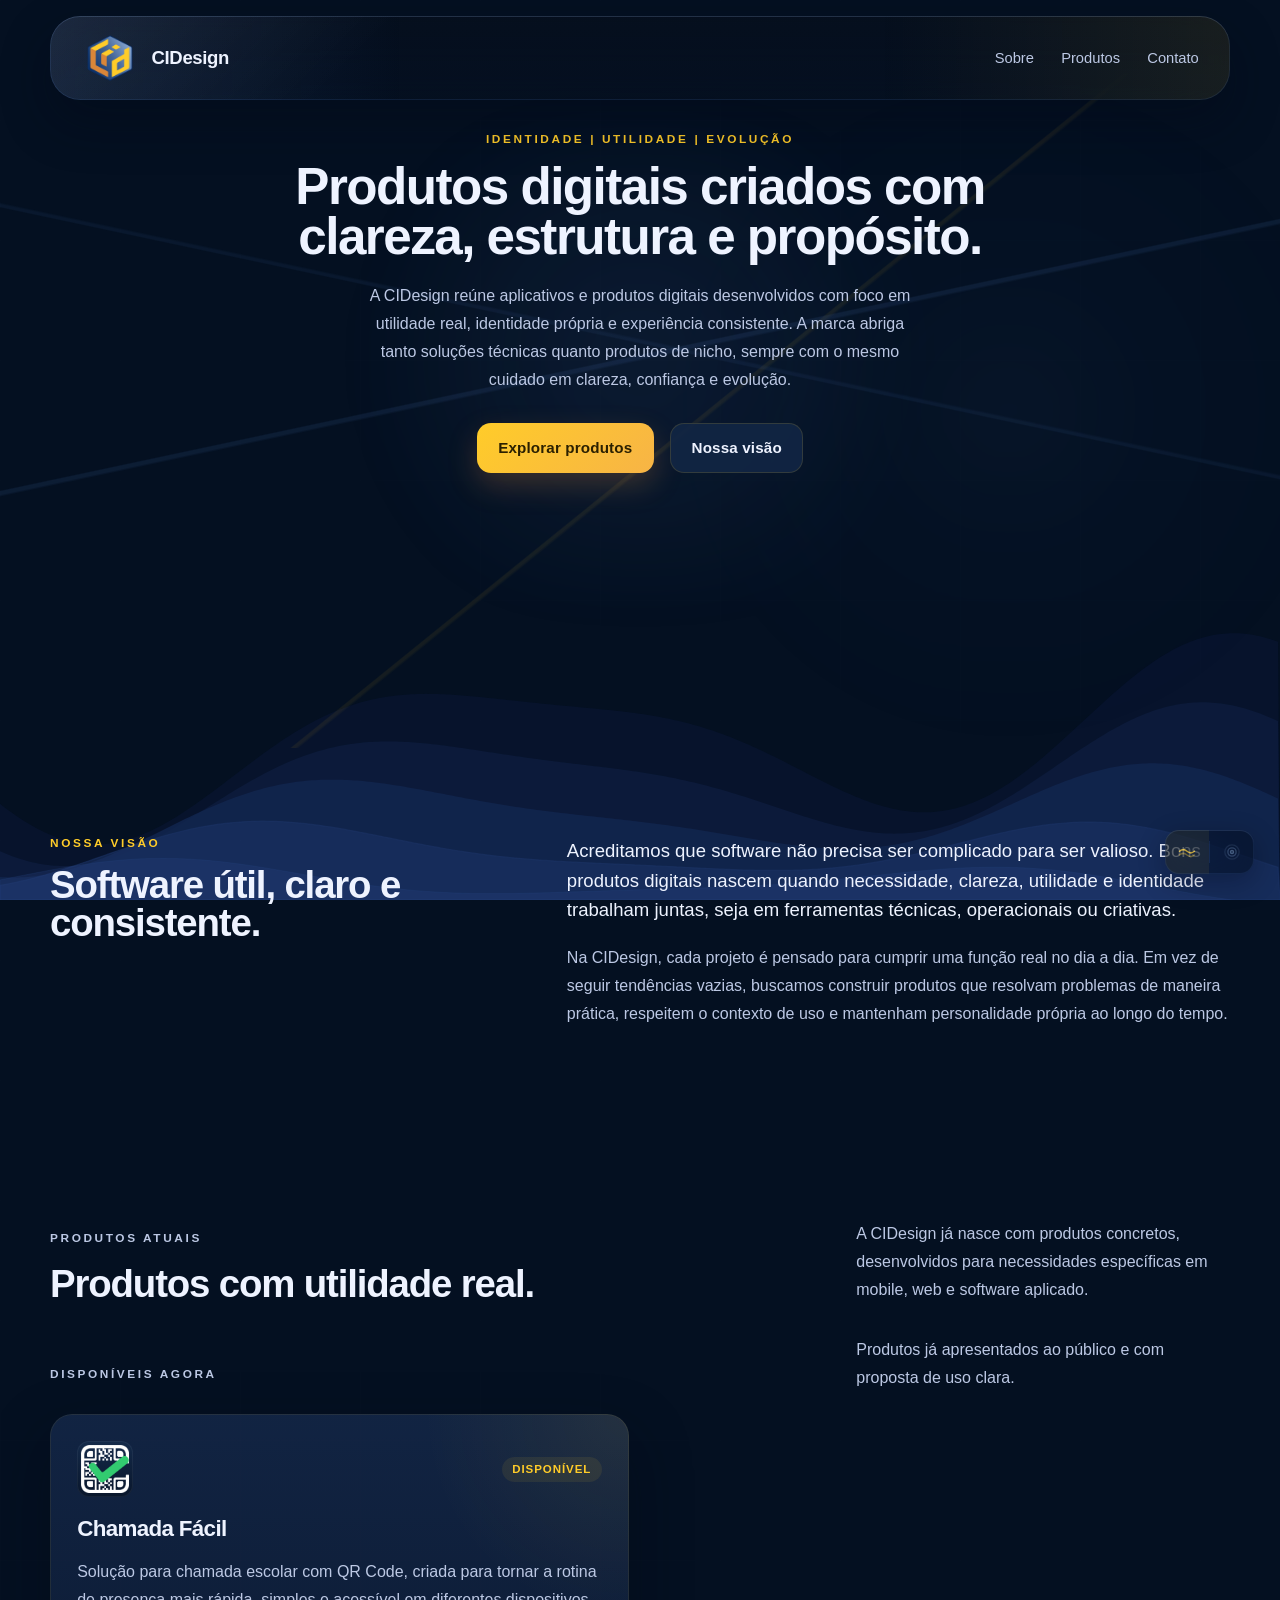
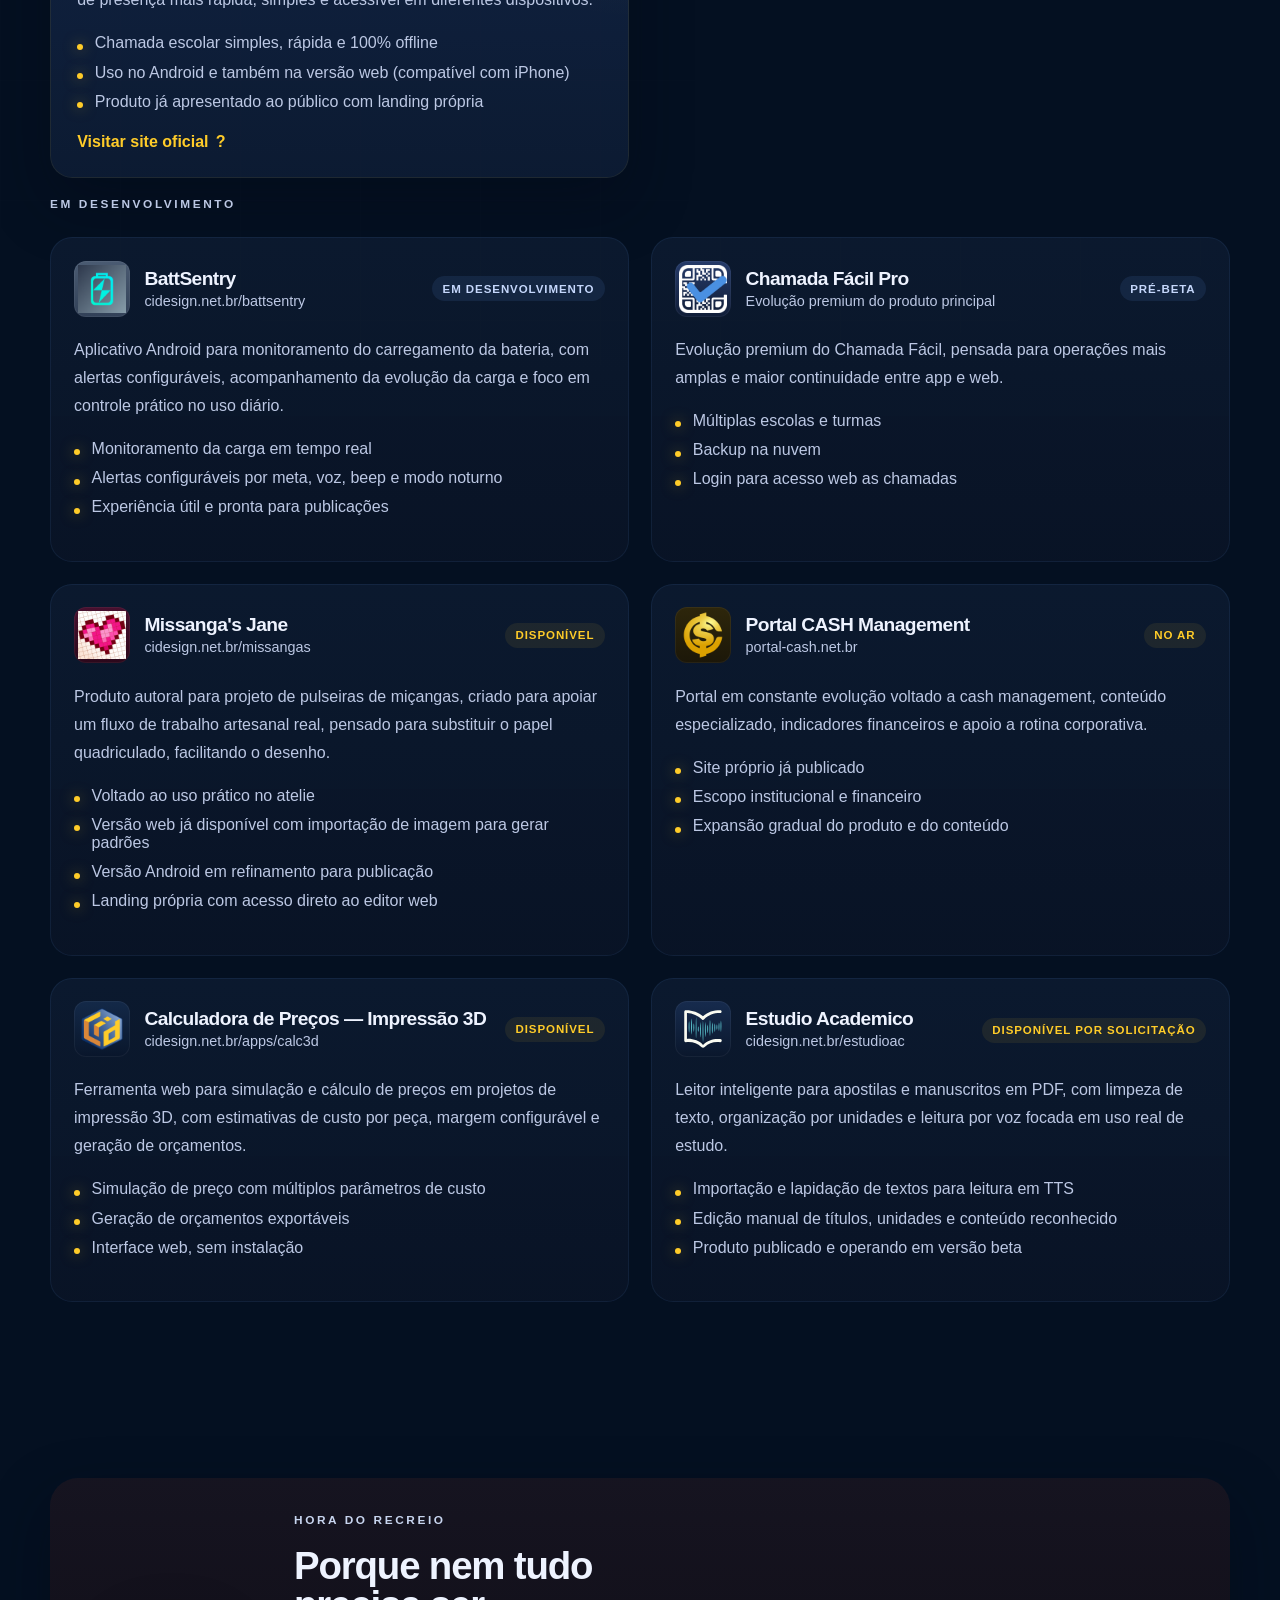
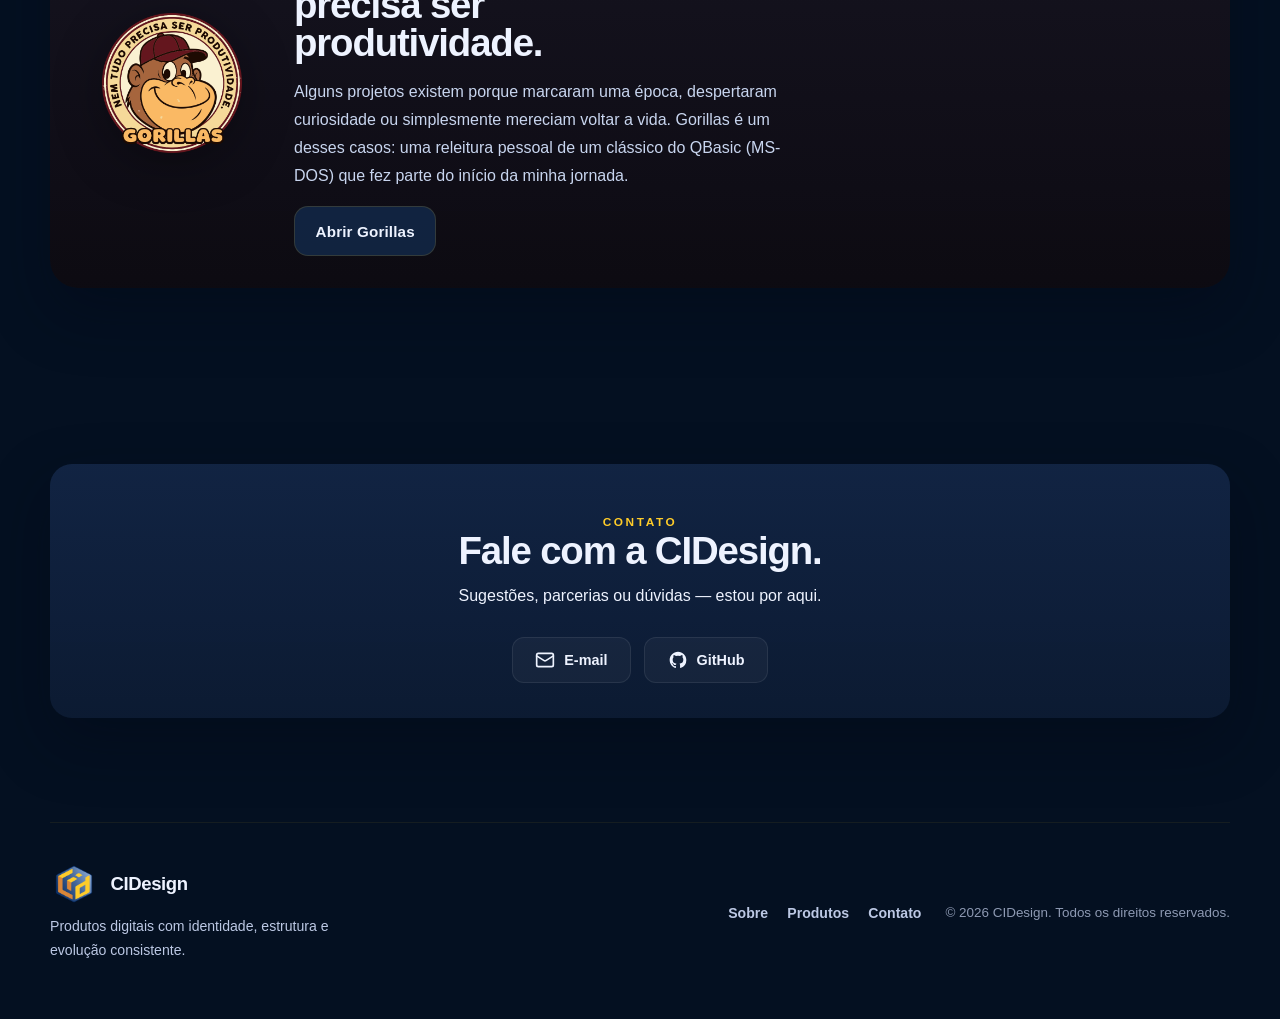
==== commit 37f64be2: "feat: initialize landing page layout with custom CSS styling and structural base" ====
--- a/index.html
+++ b/index.html
@@ -49,7 +49,6 @@
       <nav class="site-nav" id="site-nav" aria-label="Principal">
         <a href="#sobre">Sobre</a>
         <a href="#produtos">Produtos</a>
-        <a href="#visao">Visão</a>
         <a href="#contato">Contato</a>
       </nav>
 
@@ -69,56 +68,10 @@
 
           <div class="hero-actions">
             <a class="button button-primary" href="#produtos">Explorar produtos</a>
-            <a class="button button-secondary" href="#visao">Nossa visão</a>
-          </div>
-        </div>
-
-        <div class="hero-art" aria-hidden="true">
-          <div class="product-showcase">
-            <div class="showcase-grid">
-              <div class="showcase-item">
-                <div class="product-icon product-icon-image product-icon-square product-icon-battsentry">
-                  <img src="assets/brand/battsentry-logo.png" alt="" width="56" height="56">
-                </div>
-                <div class="showcase-info">
-                  <span class="showcase-name">BattSentry</span>
-                  <span class="dev-tag">Em desenvolvimento</span>
-                </div>
-              </div>
-              <div class="showcase-item">
-                <div class="product-icon product-icon-image product-icon-square">
-                  <img src="assets/brand/chamada-facil-icon.png" alt="" width="56" height="56">
-                </div>
-                <div class="showcase-info">
-                  <span class="showcase-name">Chamada Fácil</span>
-                  <span class="product-tag">Disponível</span>
-                </div>
-              </div>
-              <div class="showcase-item">
-                <div class="product-icon product-icon-image product-icon-square product-icon-chamada-pro">
-                  <img src="assets/brand/chamadafacil-pro.png" alt="" width="56" height="56">
-                </div>
-                <div class="showcase-info">
-                  <span class="showcase-name">Chamada Fácil Pro</span>
-                  <span class="dev-tag">Pré-beta</span>
-                </div>
-              </div>
-              <div class="showcase-item">
-                <div class="product-icon product-icon-image product-icon-square product-icon-missangas">
-                  <img src="assets/brand/missangas-jane-icon.png" alt="" width="56" height="56">
-                </div>
-                <div class="showcase-info">
-                  <span class="showcase-name">Missanga's Jane</span>
-                  <span class="dev-tag">Fase avançada</span>
-                </div>
-              </div>
-            </div>
-            <div class="showcase-footer">
-              <span class="showcase-count">4</span>
-              <span class="showcase-label">produtos no ecossistema</span>
-            </div>
-          </div>
-        </div>
+            <a class="button button-secondary" href="#sobre">Nossa visão</a>
+          </div>
+        </div>
+
       </section>
 
       <section class="section intro" id="sobre">
@@ -183,7 +136,6 @@
 
         <div class="products-subhead products-subhead-dev">
           <p class="eyebrow eyebrow-soft">Em desenvolvimento</p>
-          <p>Evoluções e novos produtos que já fazem parte do ecossistema da marca.</p>
         </div>
 
         <div class="dev-grid">
@@ -334,113 +286,7 @@
           </article>
         </div>      </section>
 
-      <section class="section principles" id="visao">
-        <div class="section-heading">
-          <div>
-            <p class="eyebrow">Base da marca</p>
-            <h2>Uma estrutura pensada para crescer.</h2>
-          </div>
-          <p>
-            A CIDesign cresce produto por produto, com foco em qualidade, coerência visual e
-            longevidade técnica.
-          </p>
-        </div>
-
-        <div class="principles-grid">
-          <article>
-            <span class="principle-number">01</span>
-            <h3>Utilidade real</h3>
-            <p>Cada produto existe para resolver uma necessidade concreta com objetividade e valor prático.</p>
-          </article>
-          <article>
-            <span class="principle-number">02</span>
-            <h3>Identidade forte</h3>
-            <p>Os produtos compartilham consistência visual, clareza e personalidade própria.</p>
-          </article>
-          <article>
-            <span class="principle-number">03</span>
-            <h3>Arquitetura organizada</h3>
-            <p>Estrutura, coerência e evolução fazem parte da construção de cada solução digital.</p>
-          </article>
-          <article>
-            <span class="principle-number">04</span>
-            <h3>Evolução contínua</h3>
-            <p>A marca avança com calma, qualidade e visão de longo prazo, sem inflar promessas.</p>
-          </article>
-        </div>
-      </section>
-
-      <section class="section ecosystem">
-        <div class="section-heading">
-          <div>
-            <p class="eyebrow">Ecossistema em evolução</p>
-            <h2>Crescimento sólido, produto por produto.</h2>
-          </div>
-          <p>
-            A CIDesign está construindo um ecossistema digital com base em aplicações reais,
-            reunindo desde utilitários técnicos até produtos autorais de nicho. O objetivo não é
-            volume, mas relevância: criar soluções que façam sentido, funcionem bem e fortaleçam a
-            marca ao longo do tempo.
-          </p>
-        </div>
-
-        <div class="ecosystem-art" aria-hidden="true">
-          <div class="app-carousel" id="appCarousel">
-            <div class="carousel-row">
-              <button class="carousel-btn" id="carouselPrev" tabindex="-1" aria-hidden="true">&#9664;</button>
-              <div class="carousel-viewport">
-                <div class="carousel-track" id="carouselTrack">
-                  <div class="carousel-slide" data-app="BattSentry">
-                    <div class="screen-frame">
-                      <img src="assets/screens/battsentry-1.png" alt="" loading="lazy">
-                    </div>
-                  </div>
-                  <div class="carousel-slide" data-app="BattSentry">
-                    <div class="screen-frame">
-                      <img src="assets/screens/battsentry-2.png" alt="" loading="lazy">
-                    </div>
-                  </div>
-                  <div class="carousel-slide" data-app="BattSentry">
-                    <div class="screen-frame">
-                      <img src="assets/screens/battsentry-3.png" alt="" loading="lazy">
-                    </div>
-                  </div>
-                  <div class="carousel-slide" data-app="BattSentry">
-                    <div class="screen-frame">
-                      <img src="assets/screens/battsentry-4.png" alt="" loading="lazy">
-                    </div>
-                  </div>
-                  <div class="carousel-slide" data-app="Chamada Fácil">
-                    <div class="screen-frame">
-                      <img src="assets/screens/chamada-facil-1.png" alt="" loading="lazy">
-                    </div>
-                  </div>
-                  <div class="carousel-slide" data-app="Chamada Fácil">
-                    <div class="screen-frame">
-                      <img src="assets/screens/chamada-facil-2.png" alt="" loading="lazy">
-                    </div>
-                  </div>
-                  <div class="carousel-slide" data-app="Chamada Fácil">
-                    <div class="screen-frame">
-                      <img src="assets/screens/chamada-facil-3.png" alt="" loading="lazy">
-                    </div>
-                  </div>
-                  <div class="carousel-slide" data-app="Chamada Fácil">
-                    <div class="screen-frame">
-                      <img src="assets/screens/chamada-facil-4.png" alt="" loading="lazy">
-                    </div>
-                  </div>
-                </div>
-              </div>
-              <button class="carousel-btn" id="carouselNext" tabindex="-1" aria-hidden="true">&#9654;</button>
-            </div>
-            <div class="carousel-meta">
-              <span class="carousel-app-name" id="carouselAppName">BattSentry</span>
-              <div class="carousel-dots" id="carouselDots"></div>
-            </div>
-          </div>
-        </div>
-      </section>
+
 
       <section class="section recess">
         <div class="recess-card">
--- a/css/style.css
+++ b/css/style.css
@@ -102,7 +102,8 @@
   top: 1rem;
   z-index: 20;
   display: grid;
-  grid-template-columns: auto 1fr auto;
+  grid-template-columns: auto auto;
+  justify-content: space-between;
   align-items: center;
   gap: 1.4rem;
   margin-top: 1rem;
@@ -153,7 +154,7 @@
 
 .site-nav {
   display: flex;
-  justify-content: center;
+  justify-content: end;
   gap: 1.7rem;
 }
 
@@ -266,12 +267,11 @@
 
 .hero {
   position: relative;
-  display: grid;
-  grid-template-columns: minmax(0, 0.95fr) minmax(320px, 0.9fr);
-  gap: 3.5rem;
-  align-items: center;
-  /* Reduced from 100svh to avoid excessive dead space below CTAs */
-  min-height: clamp(520px, 82vh, 820px);
+  display: flex;
+  flex-direction: column;
+  align-items: center;
+  text-align: center;
+  min-height: clamp(480px, 72vh, 720px);
   padding-top: 2rem;
   padding-bottom: 3.5rem;
 }
@@ -284,14 +284,15 @@
 }
 
 .hero::before {
-  left: -8%;
-  top: 11%;
-  width: 52%;
-  height: 56%;
+  left: 50%;
+  top: 5%;
+  width: 60%;
+  height: 70%;
+  transform: translateX(-50%);
   background:
     radial-gradient(circle, rgba(77, 121, 191, 0.14) 0%, rgba(77, 121, 191, 0.08) 34%, transparent 68%);
-  filter: blur(30px);
-  opacity: 0.9;
+  filter: blur(40px);
+  opacity: 0.8;
 }
 
 .hero::after {
@@ -309,7 +310,8 @@
 }
 
 .hero-copy {
-  max-width: 34rem;
+  max-width: 54rem;
+  width: 100%;
 }
 
 .eyebrow {
@@ -335,7 +337,6 @@
 }
 
 h1 {
-  max-width: 10ch;
   font-size: clamp(2.6rem, 4vw, 4.6rem);
   line-height: 0.98;
 }
@@ -362,14 +363,15 @@
 }
 
 .hero-text {
-  max-width: 52ch;
-  margin: 1.25rem 0 0;
+  max-width: 62ch;
+  margin: 1.25rem auto 0;
   font-size: 1rem;
 }
 
 .hero-actions {
   display: flex;
   flex-wrap: wrap;
+  justify-content: center;
   gap: 1rem;
   margin-top: 1.8rem;
 }
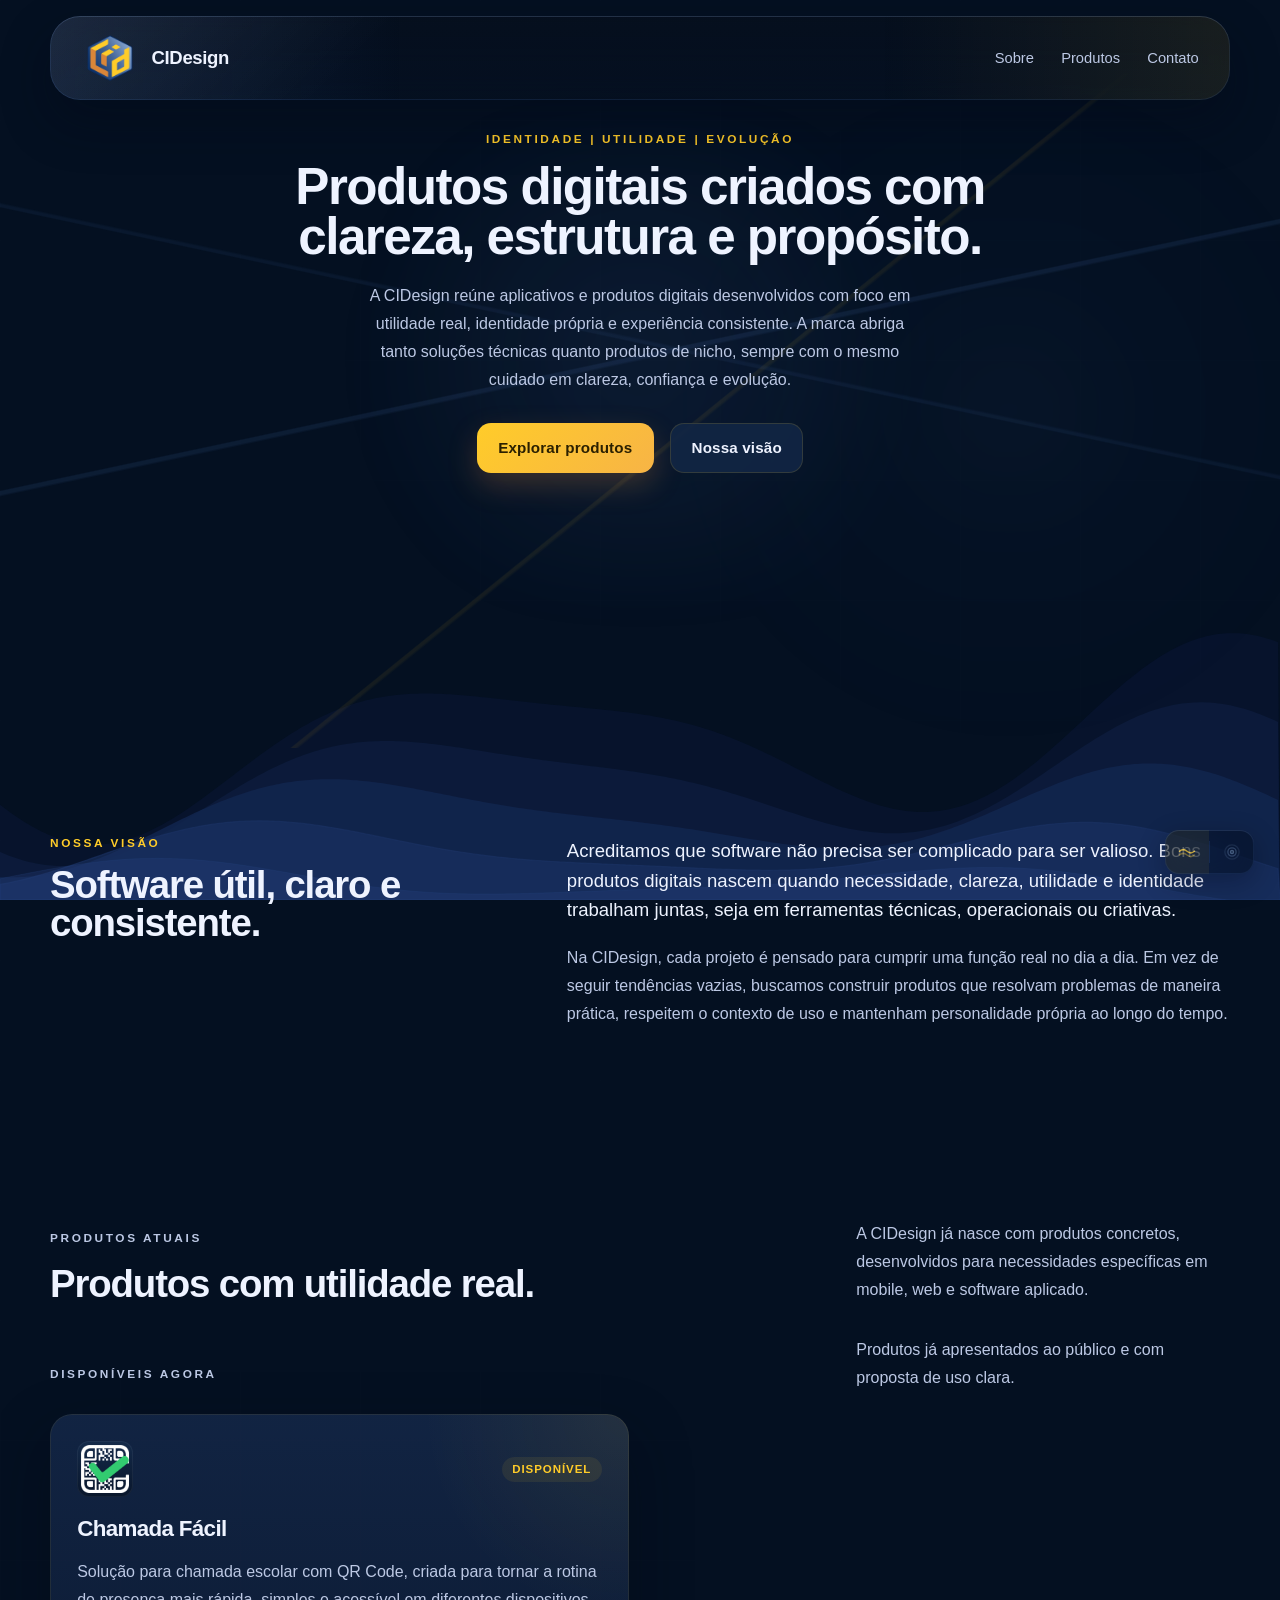
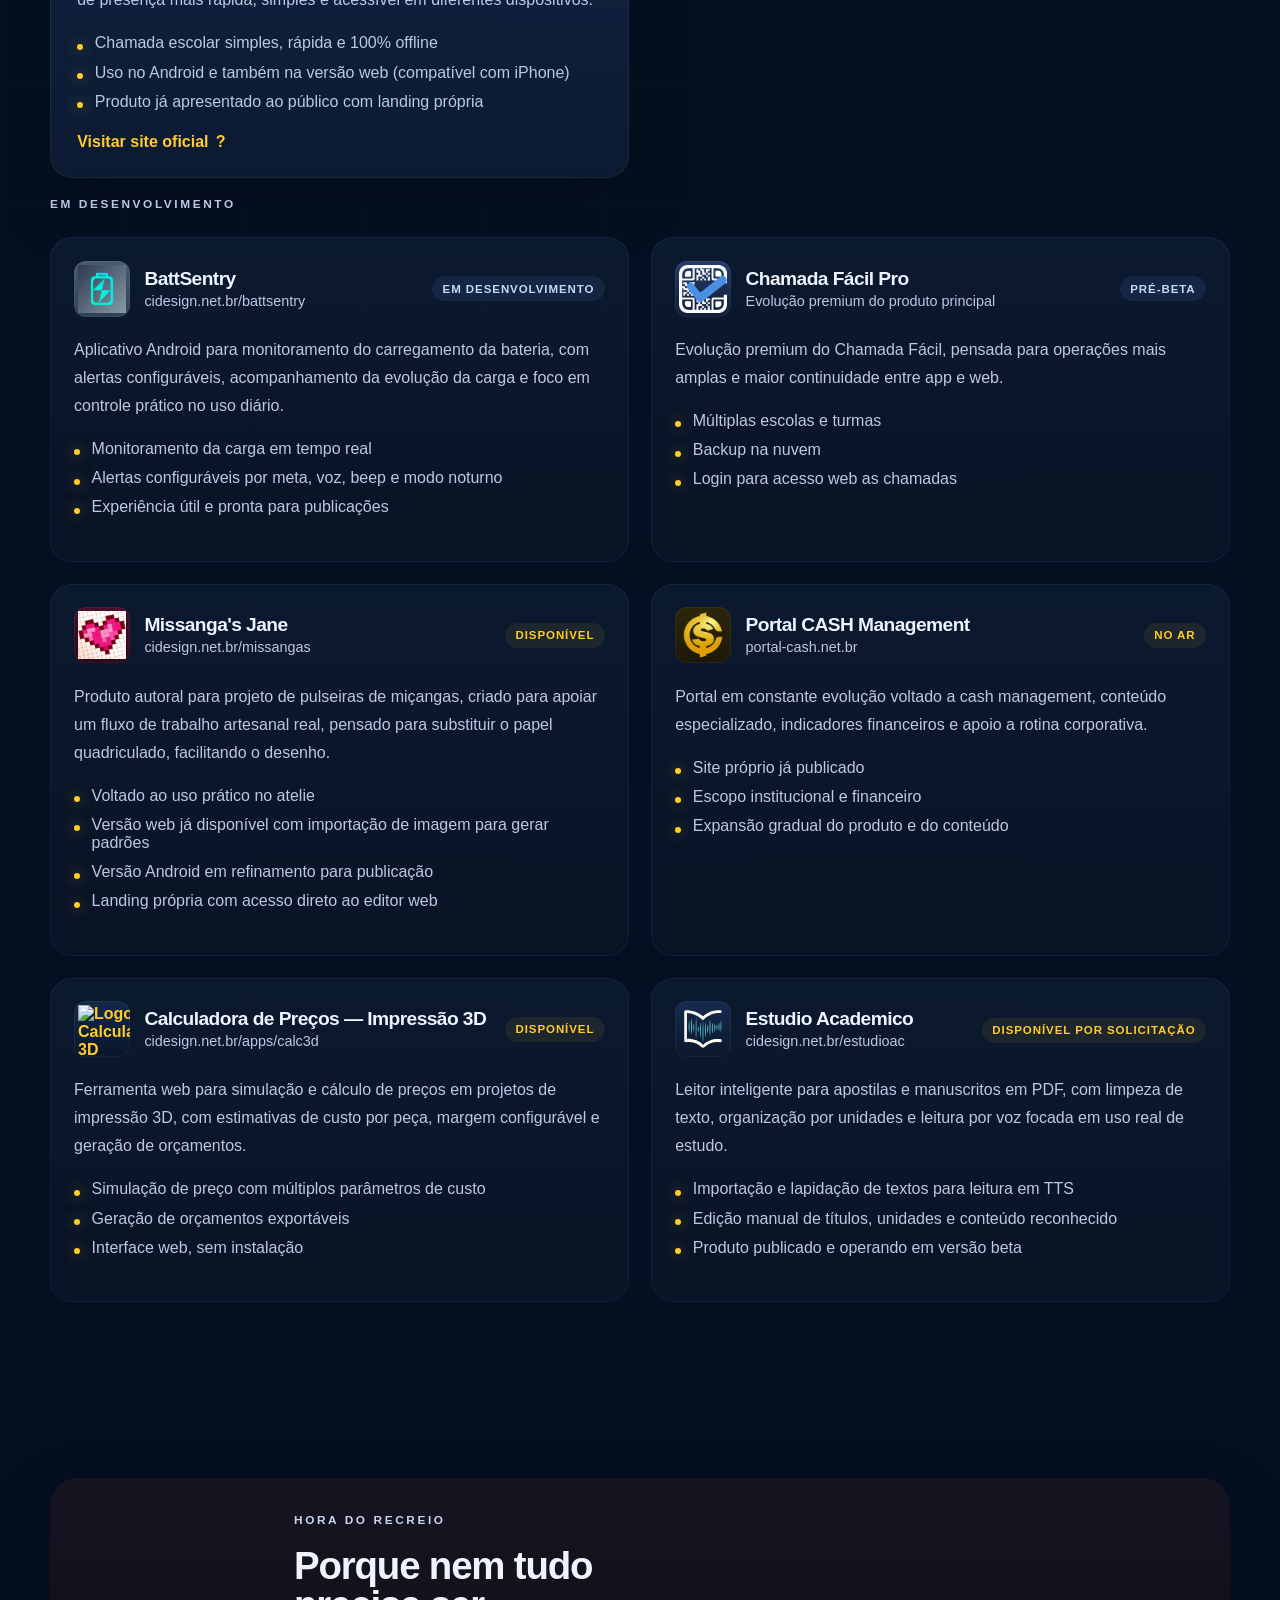
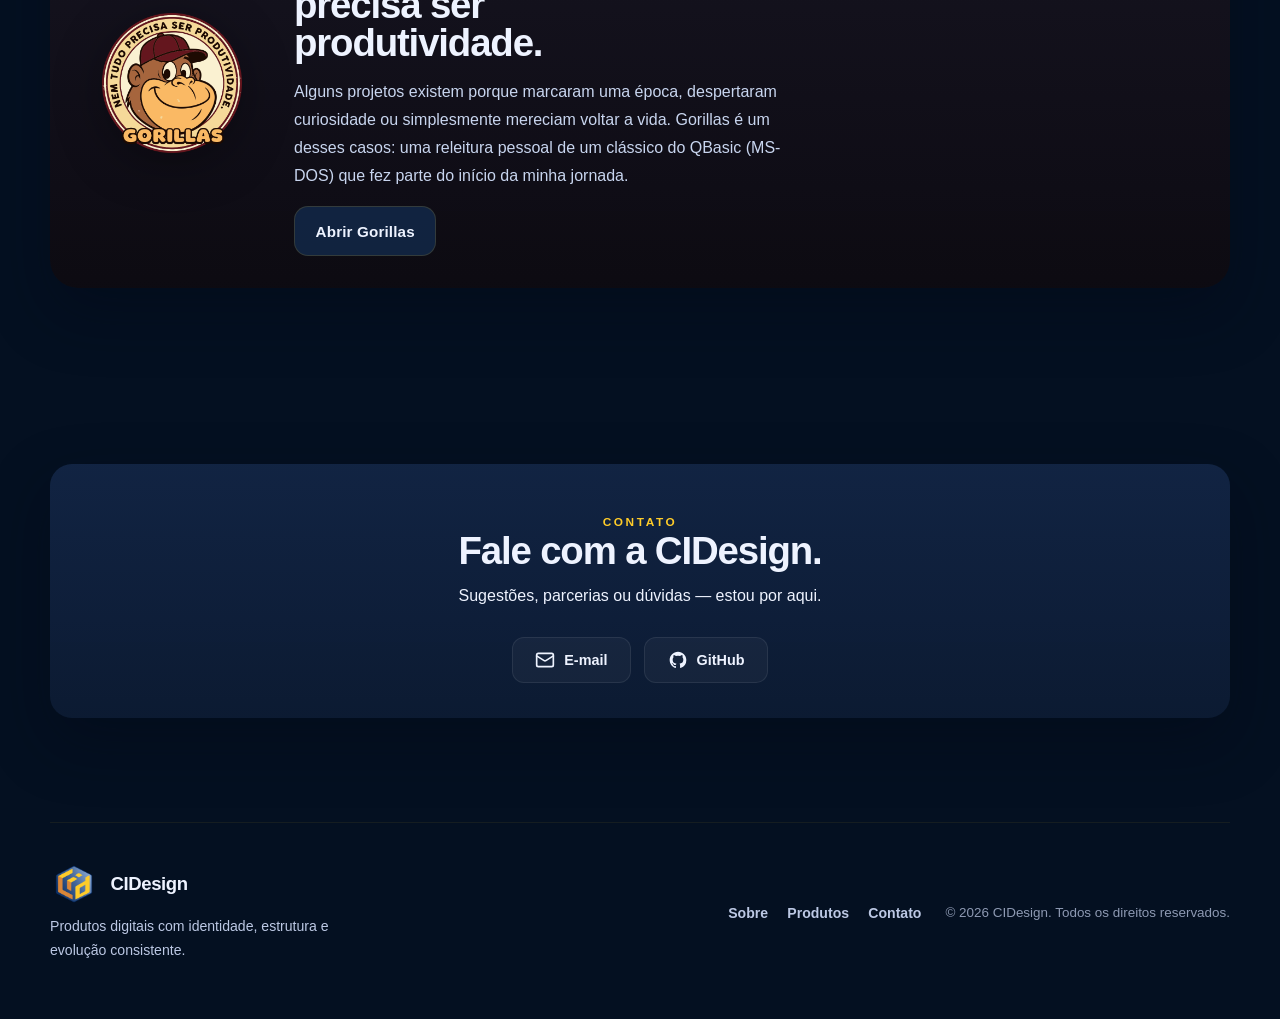
==== commit d34e2cd6: "fix: atualizar caminho da imagem do logo da Calculadora 3D" ====
--- a/index.html
+++ b/index.html
@@ -241,7 +241,7 @@
             <div class="dev-top">
               <div class="dev-product-head">
                 <div class="product-icon product-icon-image product-icon-square">
-                  <img src="assets/brand/cidesign-logo.png" alt="Logo da Calculadora 3D" width="56" height="56">
+                  <img src="apps/calc3d/assets/logo-cidesign.png" alt="Logo da Calculadora 3D" width="56" height="56">
                 </div>
                 <div>
                   <h3>Calculadora de Preços — Impressão 3D</h3>
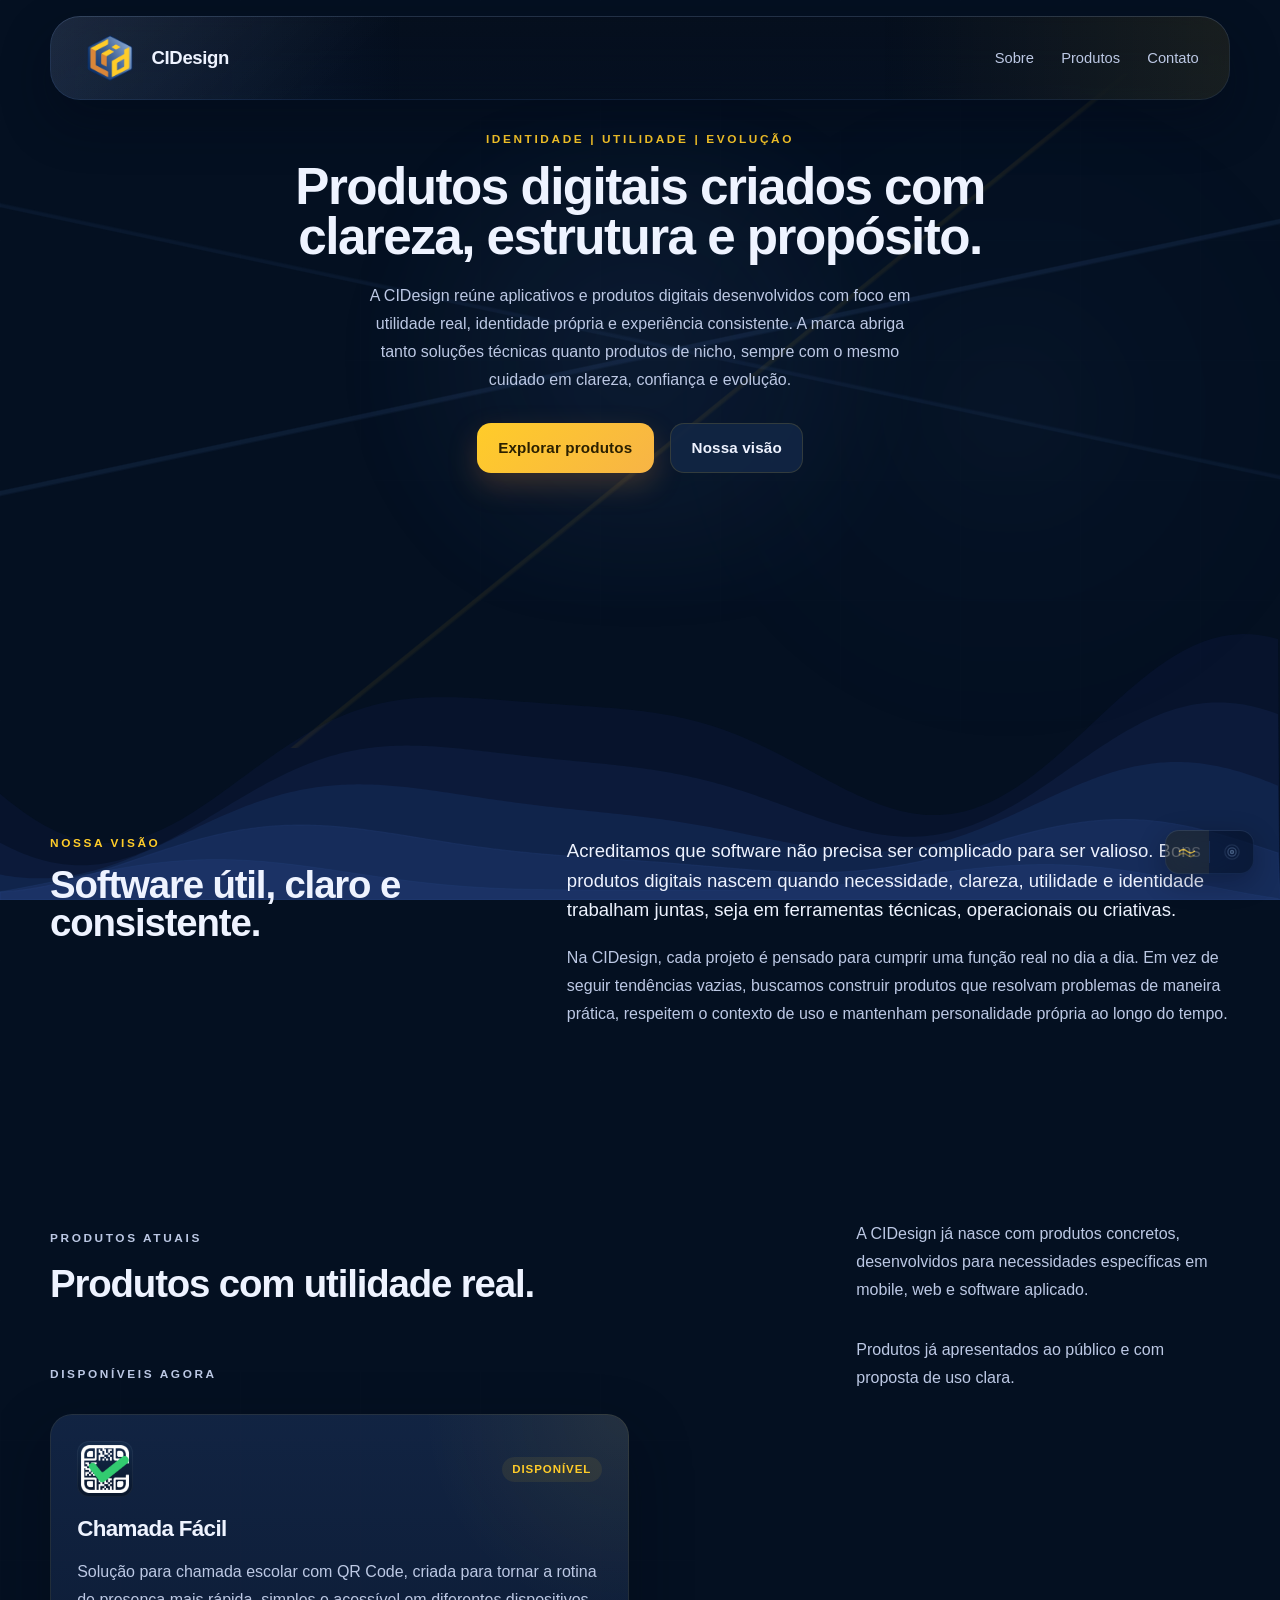
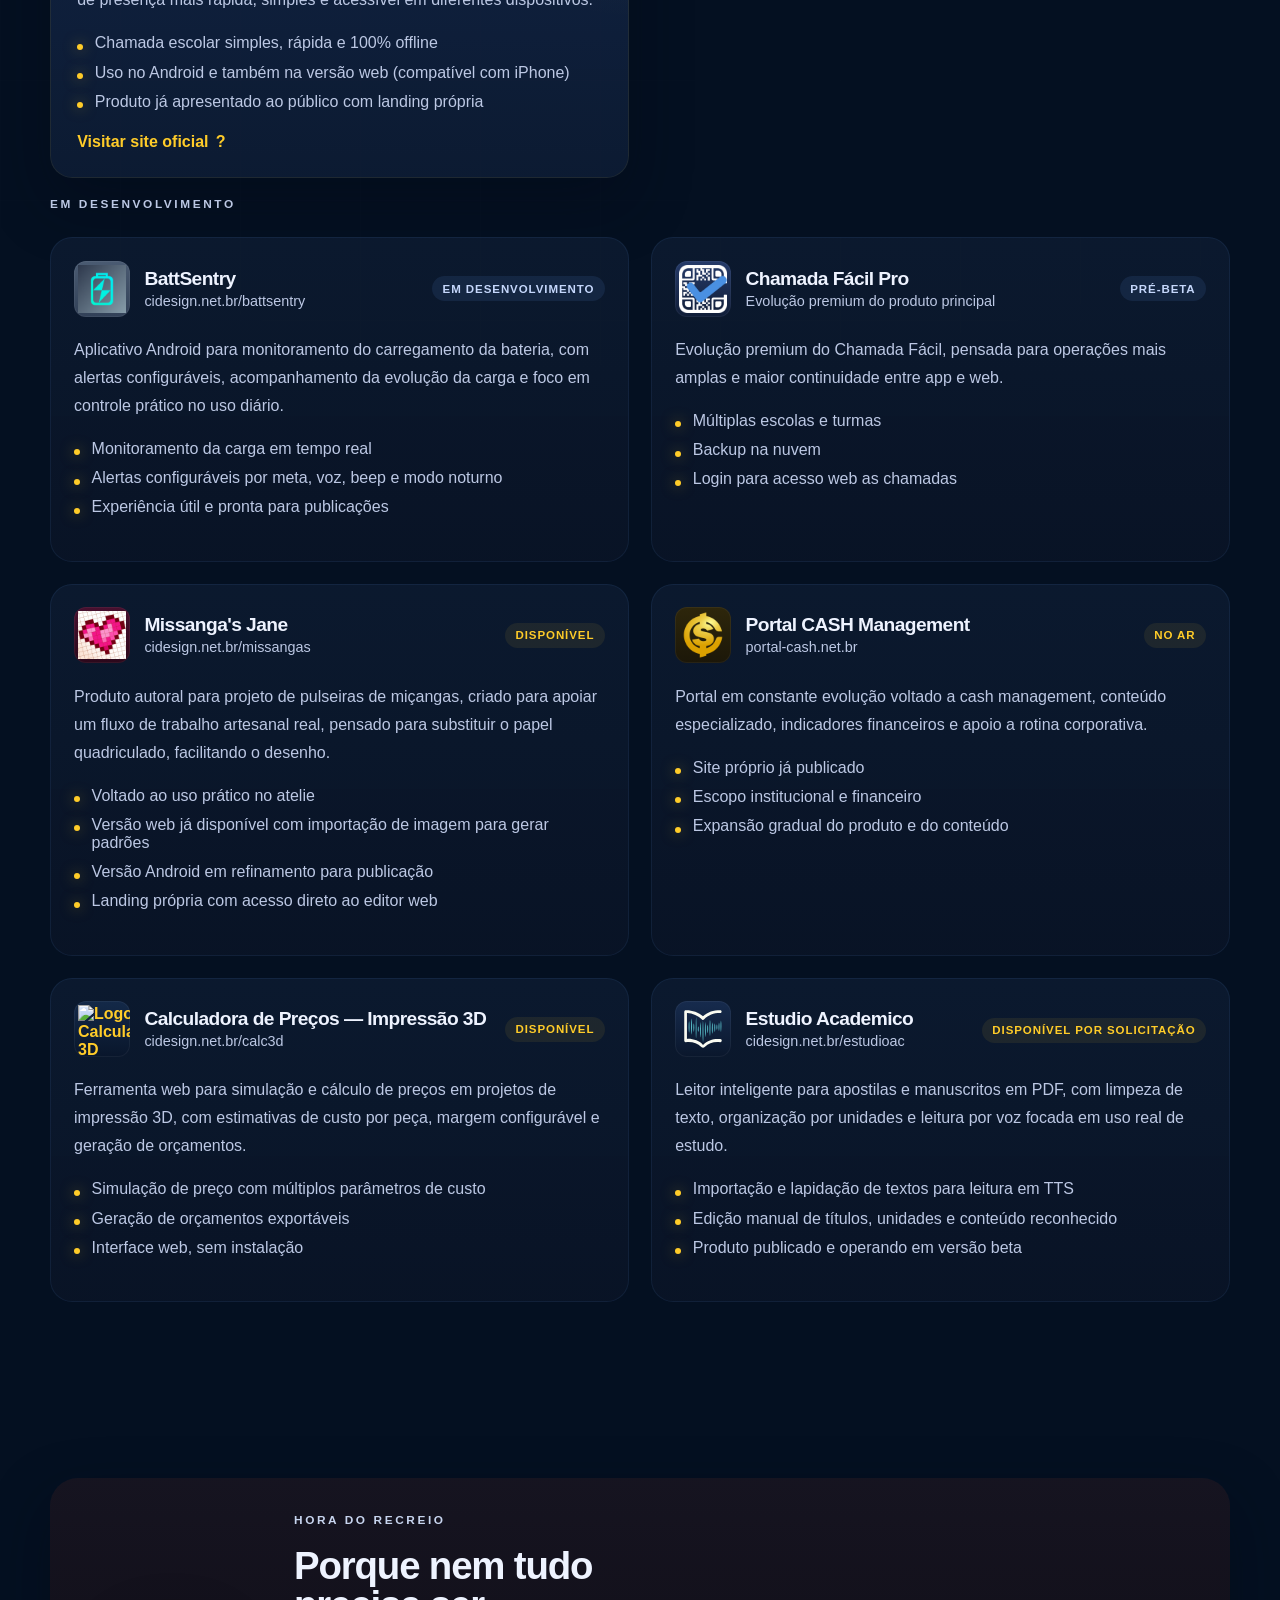
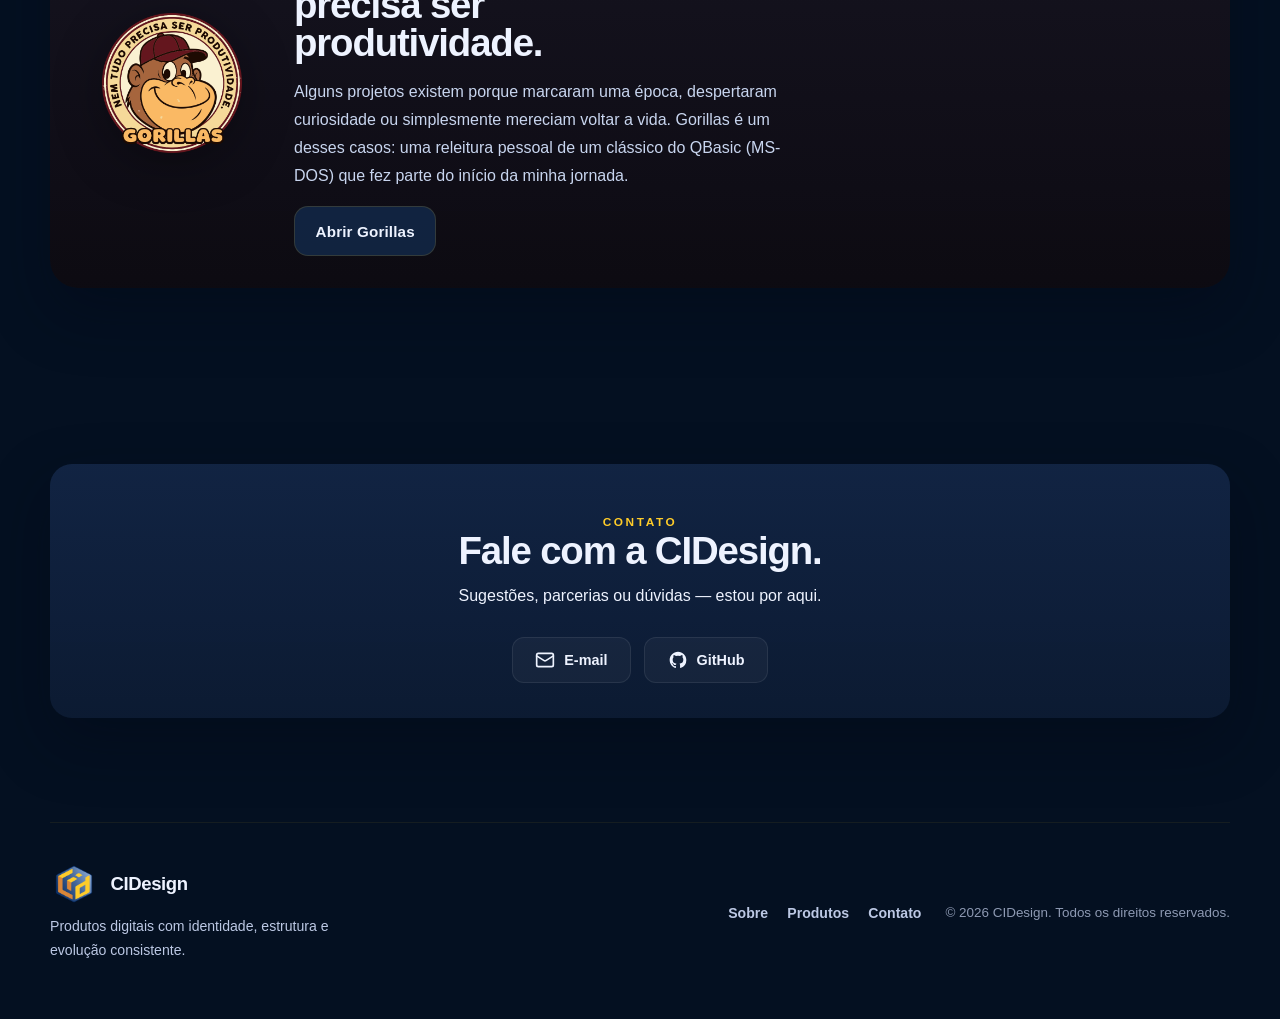
==== commit 6ec1f035: "feat: add Matrix background and implement dynamic background controller with mode persistence" ====
--- a/index.html
+++ b/index.html
@@ -241,11 +241,11 @@
             <div class="dev-top">
               <div class="dev-product-head">
                 <div class="product-icon product-icon-image product-icon-square">
-                  <img src="apps/calc3d/assets/logo-cidesign.png" alt="Logo da Calculadora 3D" width="56" height="56">
+                  <img src="calc3d/assets/logo-cidesign.png" alt="Logo da Calculadora 3D" width="56" height="56">
                 </div>
                 <div>
                   <h3>Calculadora de Preços — Impressão 3D</h3>
-                  <a class="dev-link" href="apps/calc3d/Calculadora%203D.html" target="_blank" rel="noopener noreferrer">cidesign.net.br/apps/calc3d</a>
+                  <a class="dev-link" href="calc3d/index.html" target="_blank" rel="noopener noreferrer">cidesign.net.br/calc3d</a>
                 </div>
               </div>
               <span class="product-tag">Disponível</span>
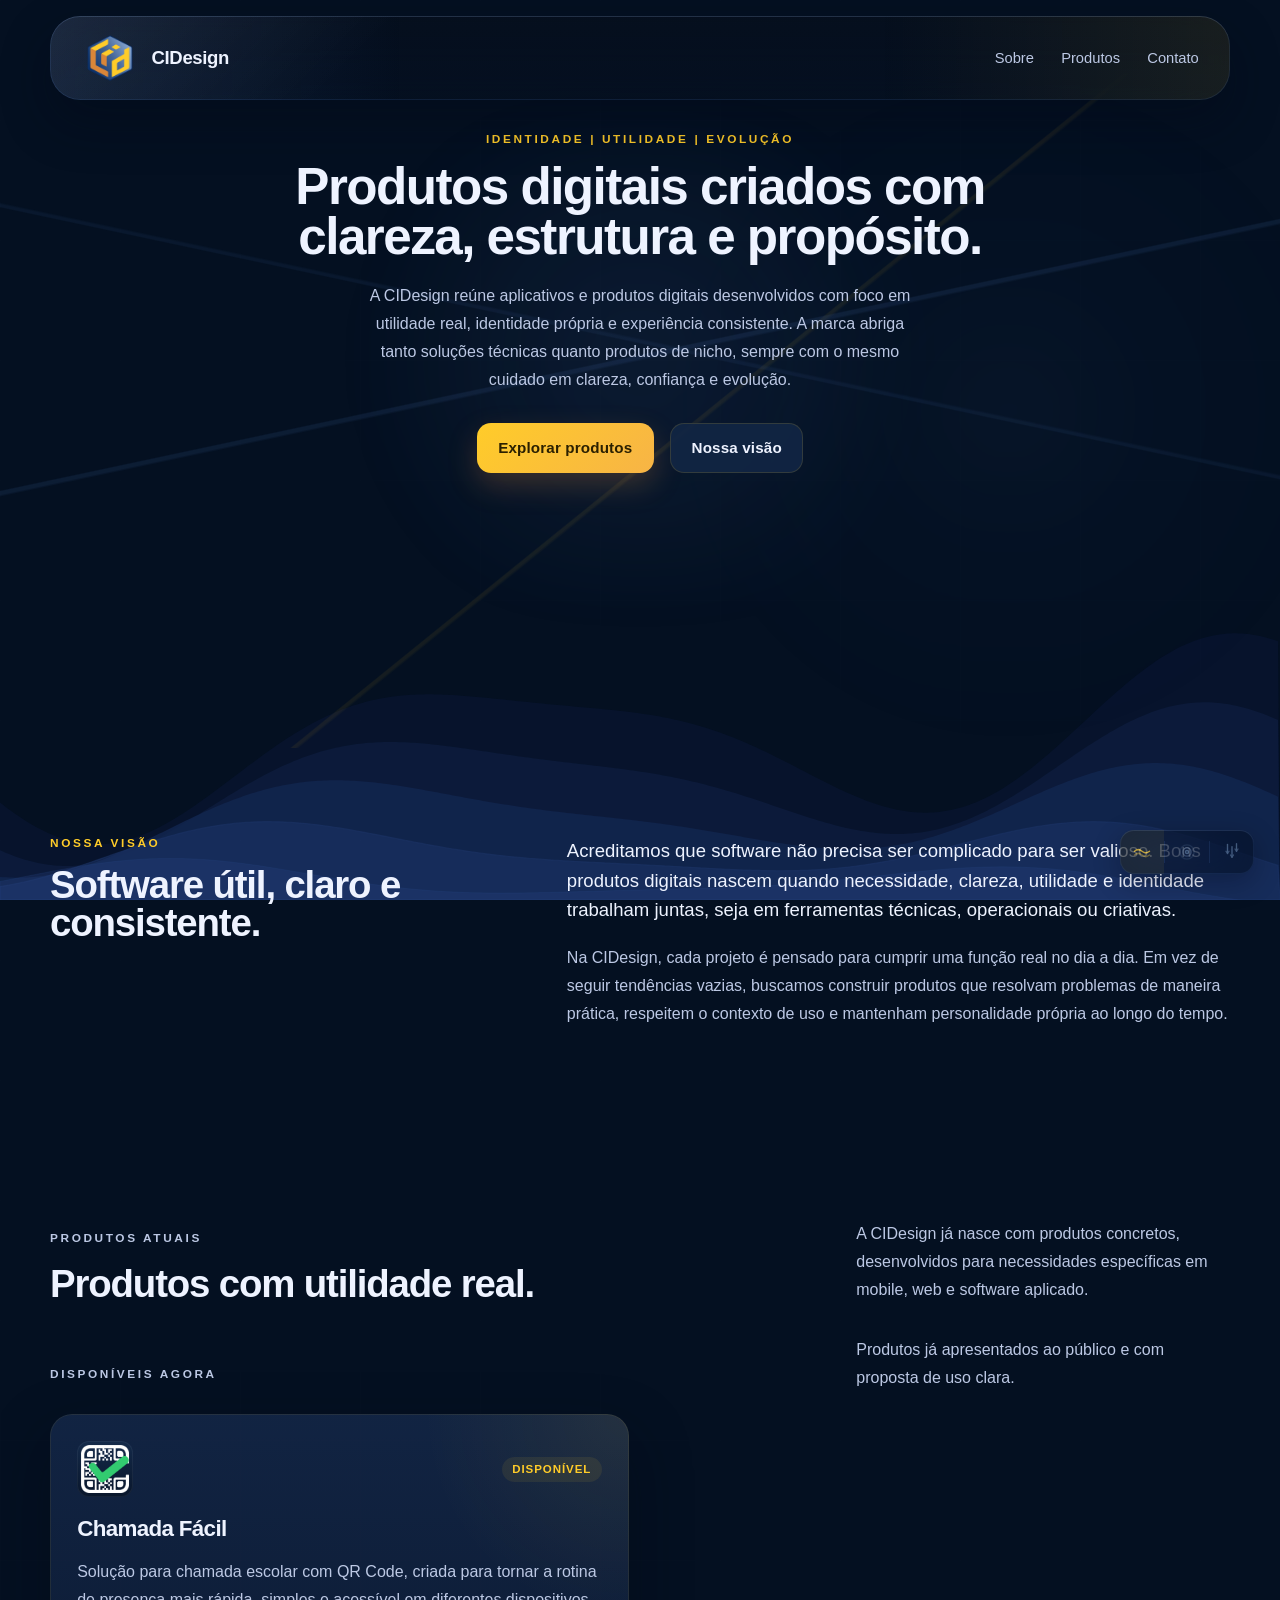
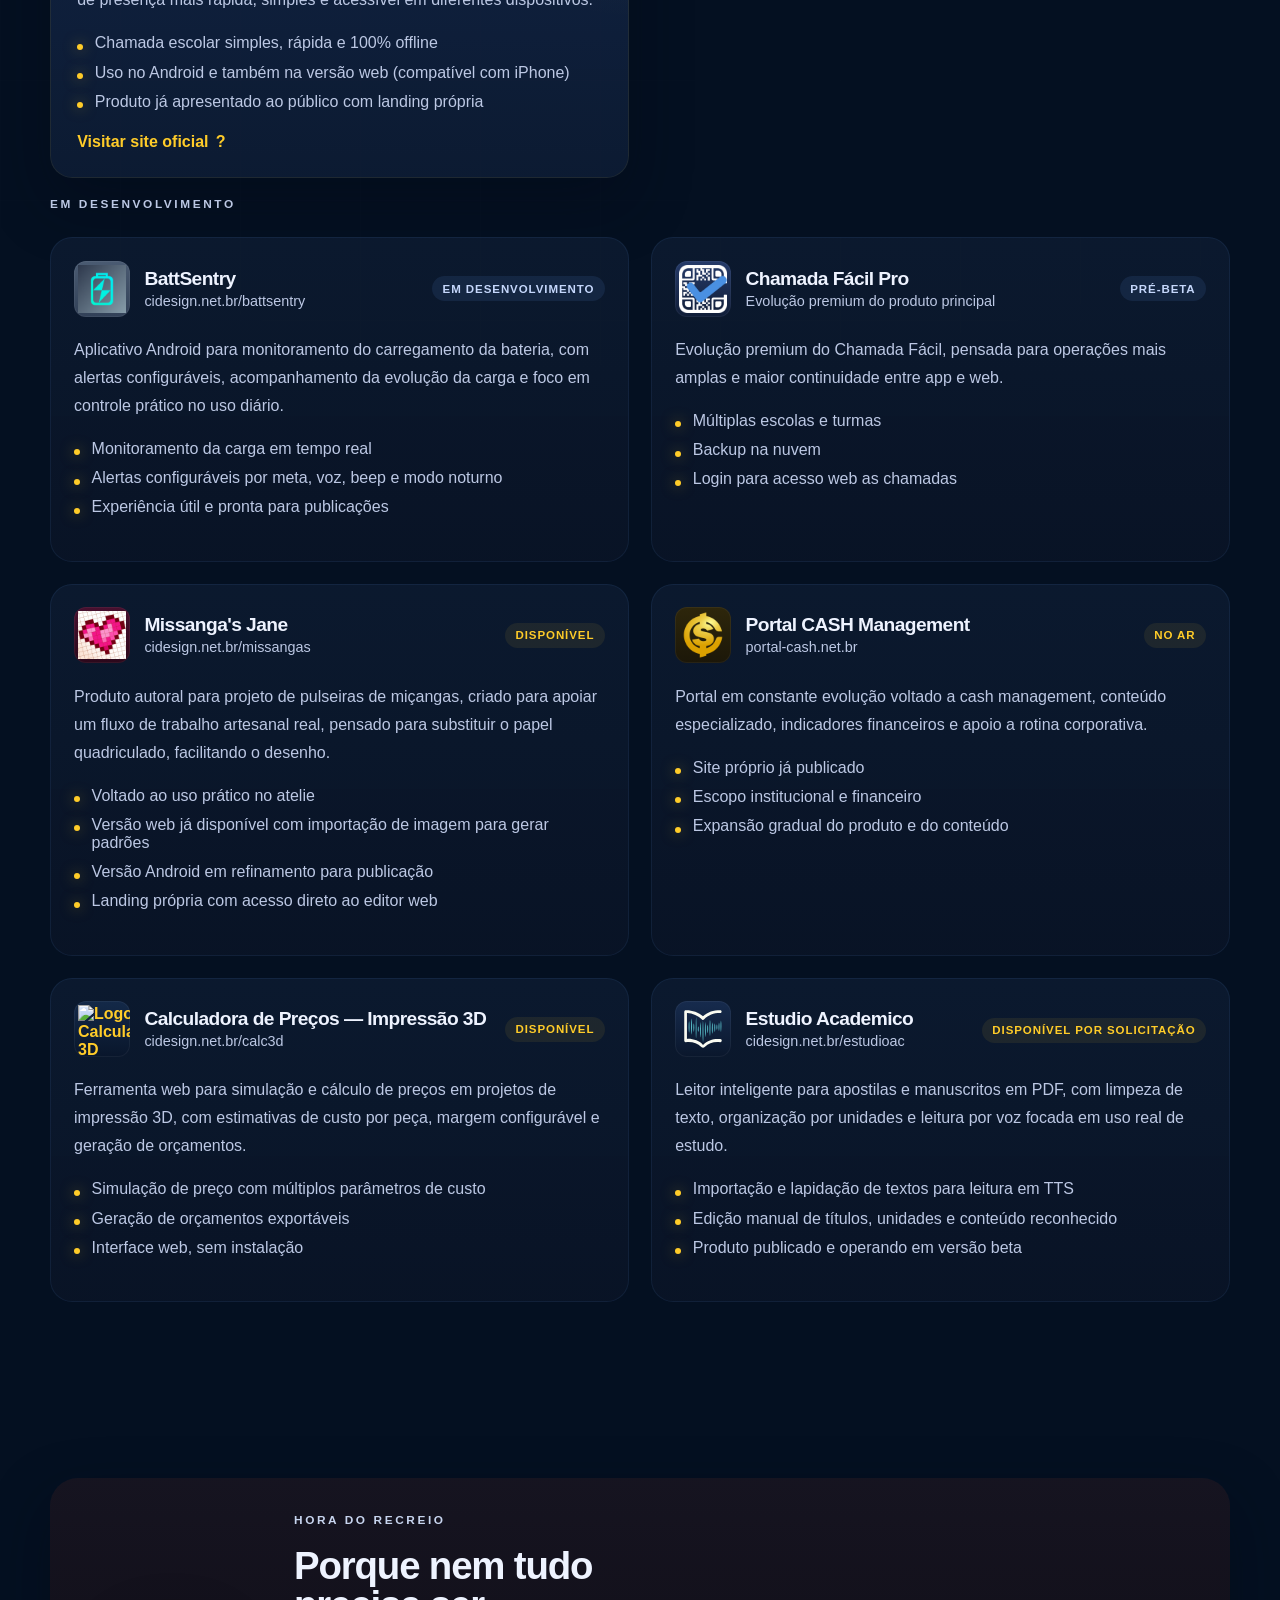
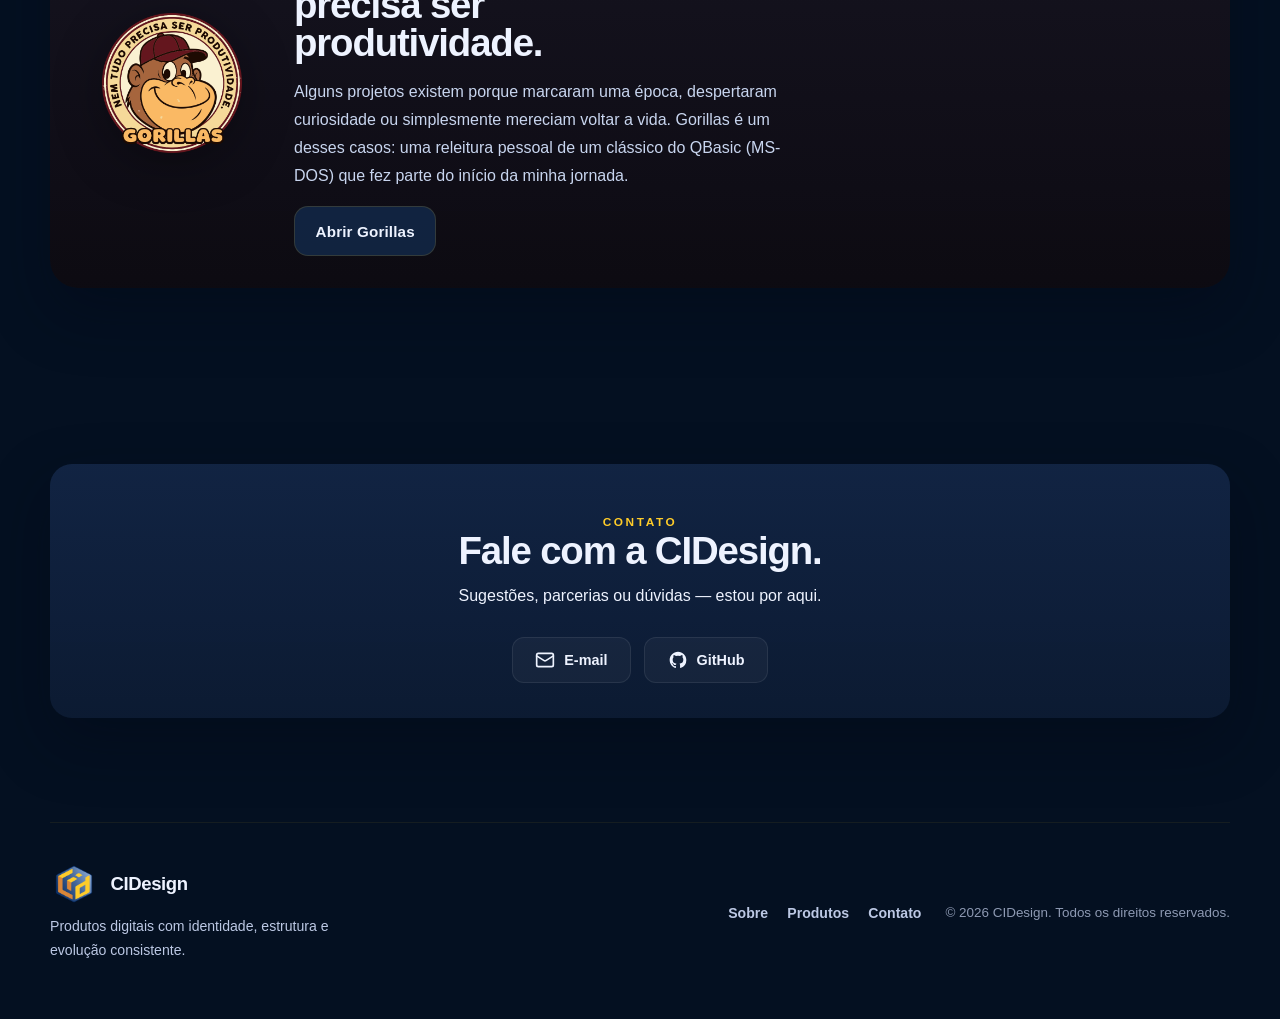
==== commit 335380d3: "feat: implement background mode controller with Matrix effect and update font imports" ====
--- a/index.html
+++ b/index.html
@@ -15,7 +15,7 @@
   <link rel="preconnect" href="https://fonts.googleapis.com">
   <link rel="preconnect" href="https://fonts.gstatic.com" crossorigin>
   <link
-    href="https://fonts.googleapis.com/css2?family=Manrope:wght@400;500;700;800&family=Space+Grotesk:wght@500;700&display=swap"
+    href="https://fonts.googleapis.com/css2?family=Manrope:wght@400;500;700;800&family=Space+Grotesk:wght@500;700&family=Noto+Sans+JP:wght@400;700&display=swap"
     rel="stylesheet"
   >
   <link rel="stylesheet" href="css/style.css">
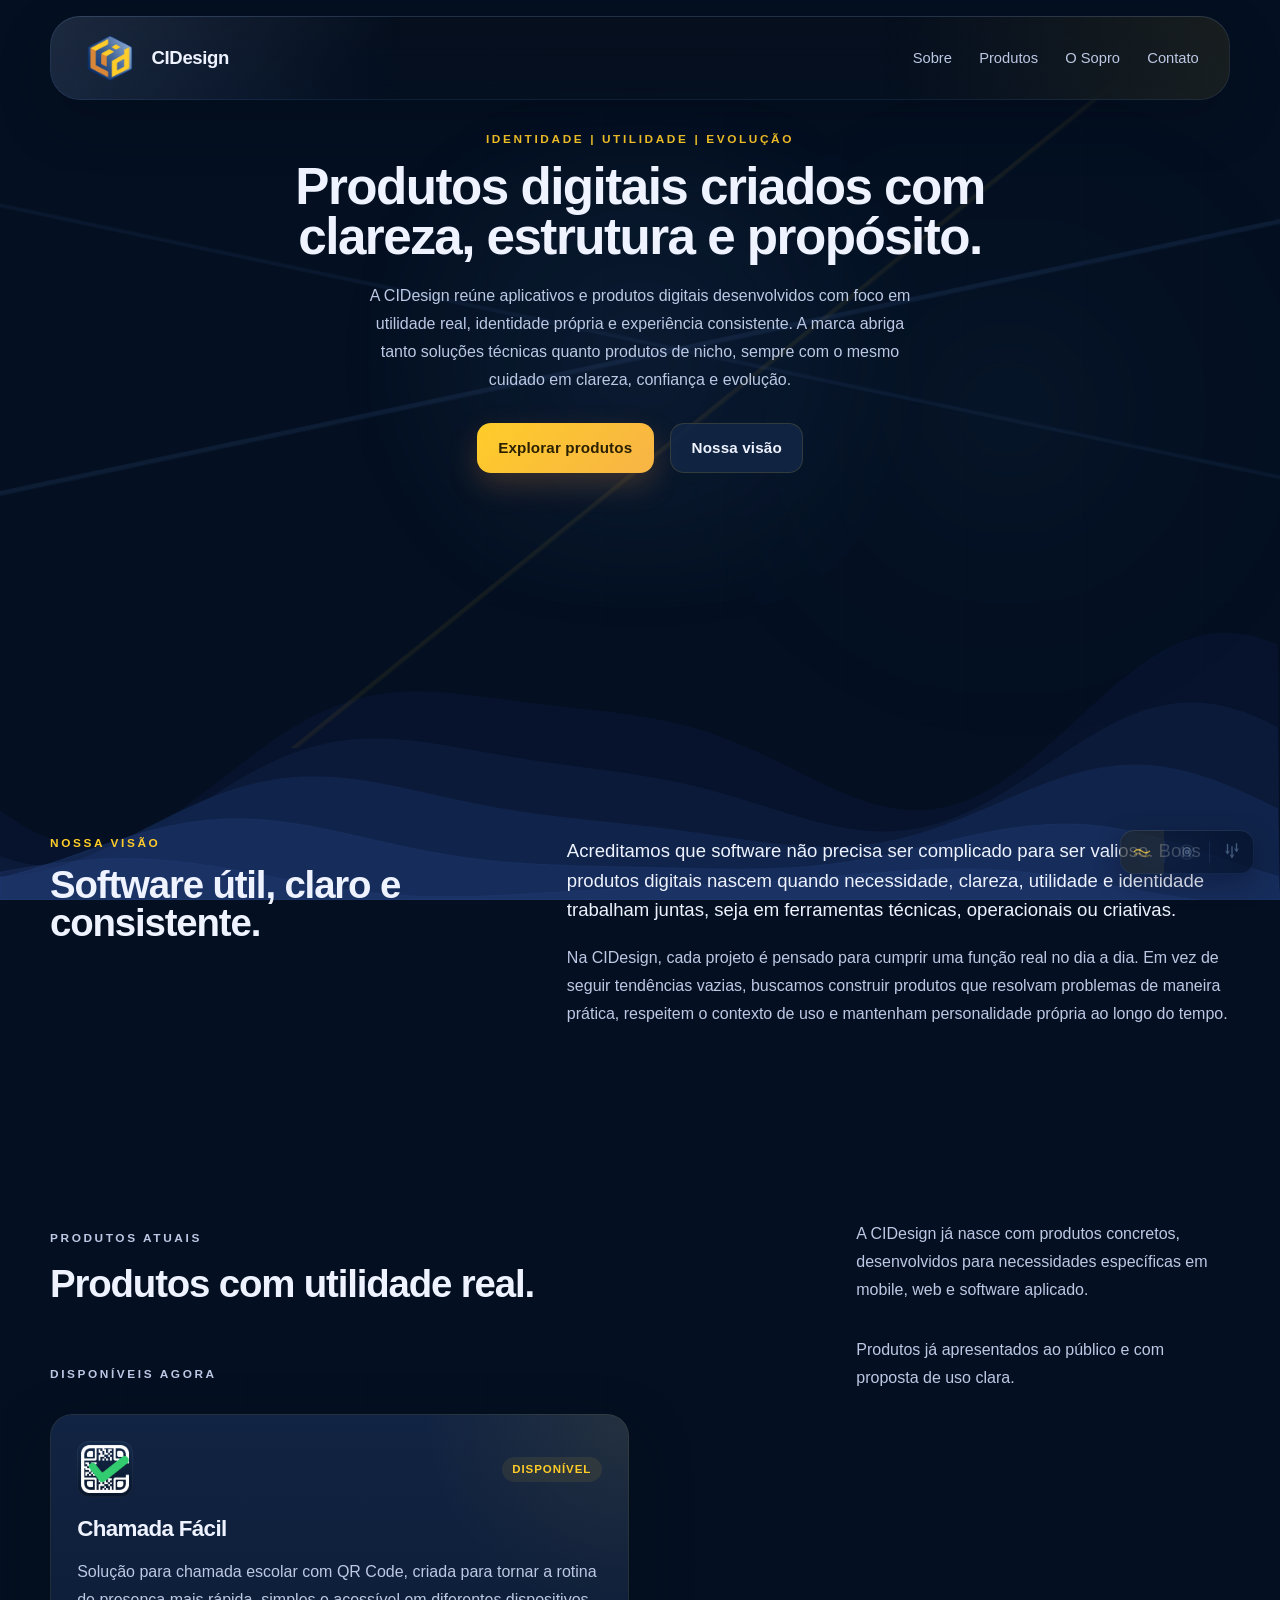
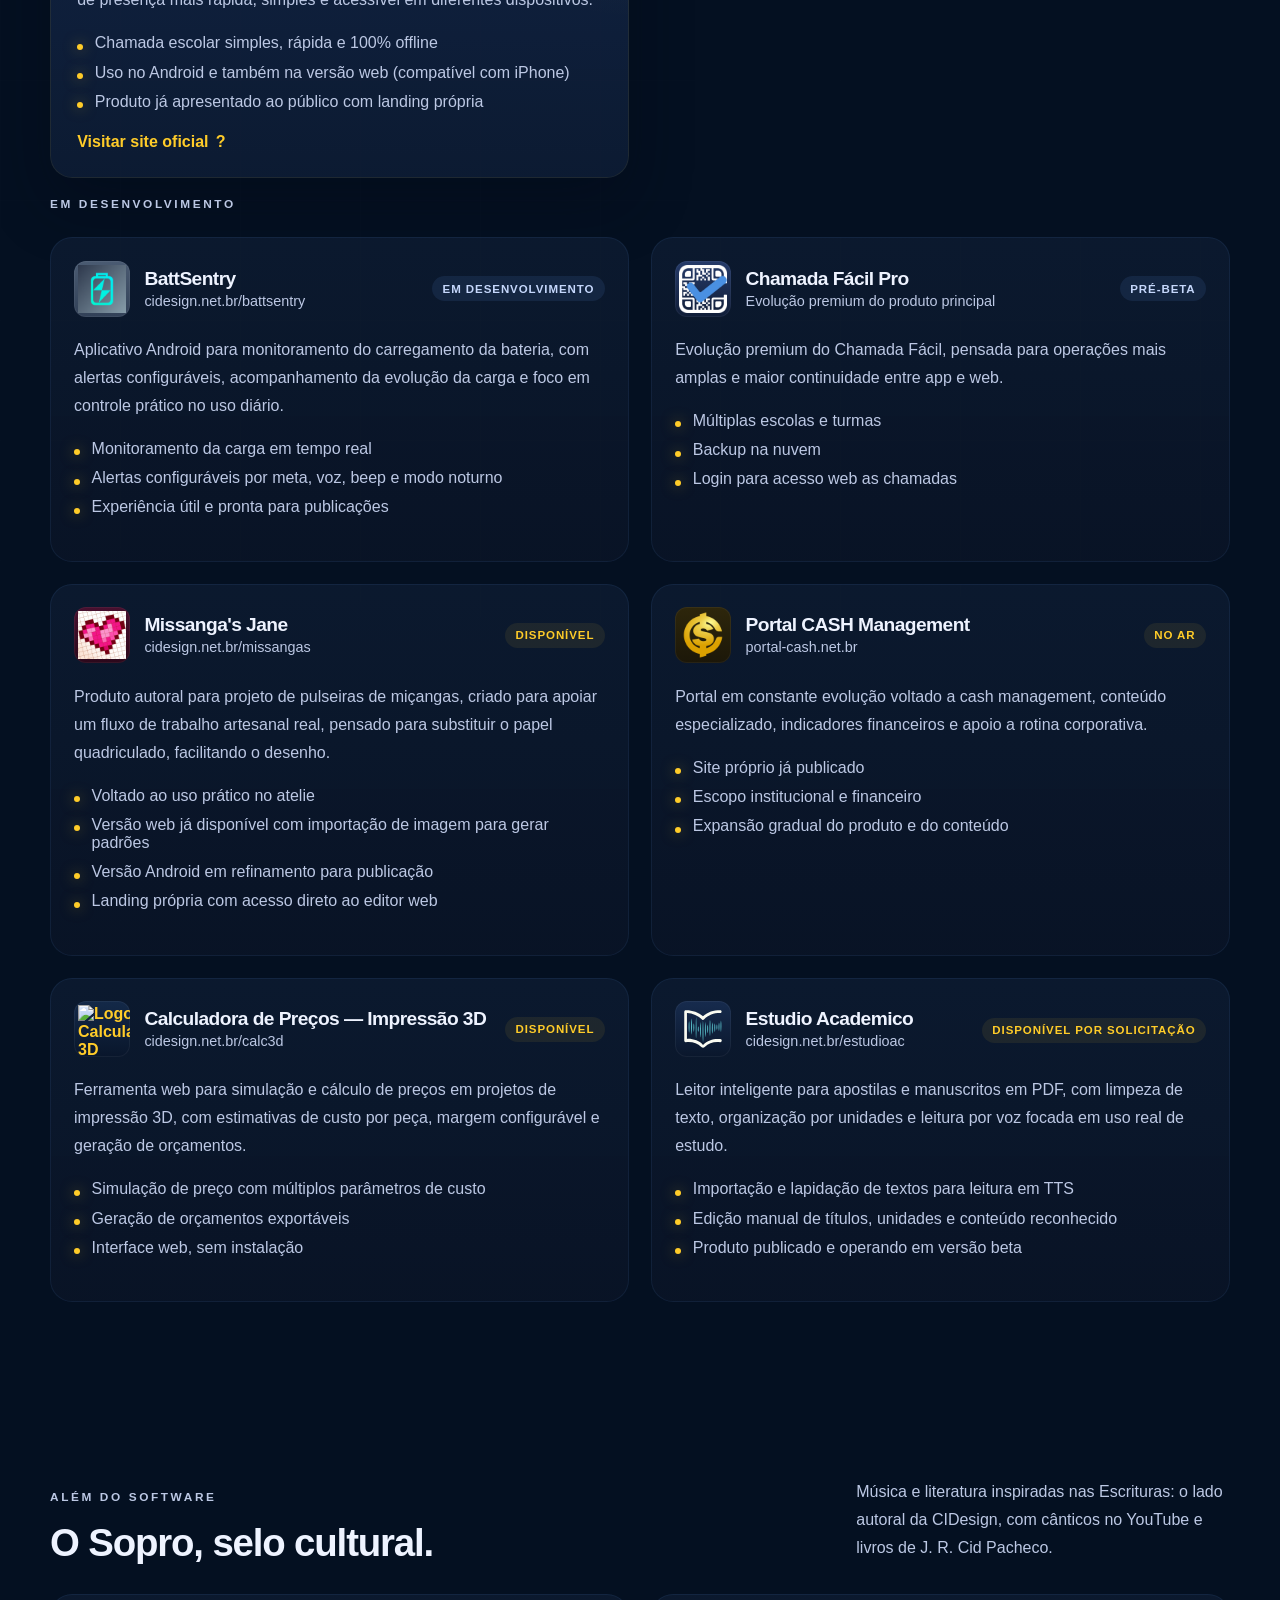
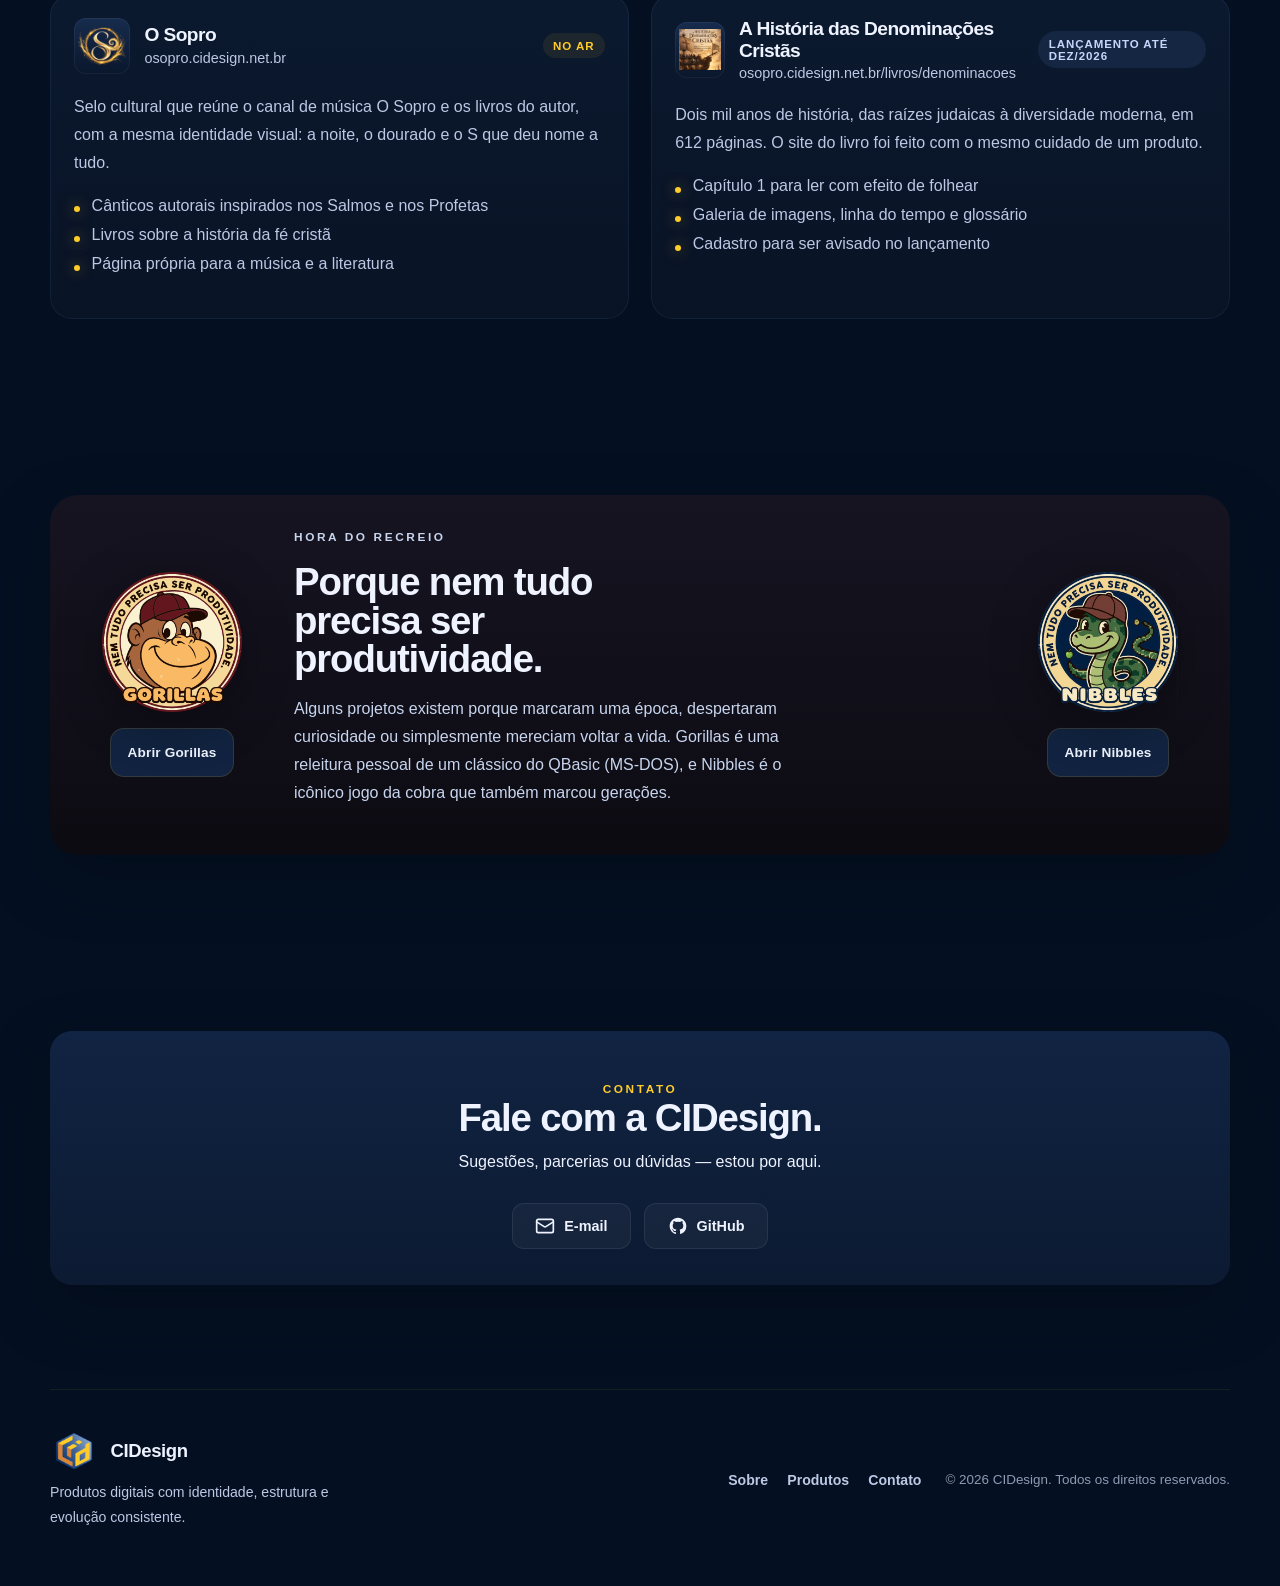
==== commit 513dd145: "Nibbles no recreio e seção do selo O Sopro - Hora do recreio: badge e botão do Nibbles ao lado do Go" ====
--- a/index.html
+++ b/index.html
@@ -49,6 +49,7 @@
       <nav class="site-nav" id="site-nav" aria-label="Principal">
         <a href="#sobre">Sobre</a>
         <a href="#produtos">Produtos</a>
+        <a href="#osopro">O Sopro</a>
         <a href="#contato">Contato</a>
       </nav>
 
@@ -286,22 +287,89 @@
           </article>
         </div>      </section>
 
-
+      <!-- O Sopro: selo cultural (música e livros), hospedado em osopro.cidesign.net.br.
+           Usa as mesmas classes dos cards de produtos; não exige mudanças no CSS. -->
+      <section class="section products" id="osopro">
+        <div class="section-heading">
+          <div>
+            <p class="eyebrow">Além do software</p>
+            <h2>O Sopro, selo cultural.</h2>
+          </div>
+          <p>
+            Música e literatura inspiradas nas Escrituras: o lado autoral da CIDesign, com cânticos
+            no YouTube e livros de J. R. Cid Pacheco.
+          </p>
+        </div>
+
+        <div class="dev-grid">
+          <article class="dev-card dev-card-with-logo">
+            <div class="dev-top">
+              <div class="dev-product-head">
+                <div class="product-icon product-icon-image product-icon-square product-icon-estudio">
+                  <img src="assets/brand/o-sopro-logo.png" alt="Logo do selo O Sopro" width="56" height="56">
+                </div>
+                <div>
+                  <h3>O Sopro</h3>
+                  <a class="dev-link" href="https://osopro.cidesign.net.br/" target="_blank" rel="noopener noreferrer">osopro.cidesign.net.br</a>
+                </div>
+              </div>
+              <span class="product-tag">No ar</span>
+            </div>
+            <p>
+              Selo cultural que reúne o canal de música O Sopro e os livros do autor, com a mesma
+              identidade visual: a noite, o dourado e o S que deu nome a tudo.
+            </p>
+            <ul class="dev-points">
+              <li>Cânticos autorais inspirados nos Salmos e nos Profetas</li>
+              <li>Livros sobre a história da fé cristã</li>
+              <li>Página própria para a música e a literatura</li>
+            </ul>
+          </article>
+
+          <article class="dev-card dev-card-with-logo">
+            <div class="dev-top">
+              <div class="dev-product-head">
+                <div class="product-icon product-icon-image product-icon-square product-icon-estudio">
+                  <img src="assets/brand/denominacoes-icon.png" alt="Capa do livro A História das Denominações Cristãs" width="56" height="56">
+                </div>
+                <div>
+                  <h3>A História das Denominações Cristãs</h3>
+                  <a class="dev-link" href="https://osopro.cidesign.net.br/livros/denominacoes/" target="_blank" rel="noopener noreferrer">osopro.cidesign.net.br/livros/denominacoes</a>
+                </div>
+              </div>
+              <span class="dev-tag">Lançamento até dez/2026</span>
+            </div>
+            <p>
+              Dois mil anos de história, das raízes judaicas à diversidade moderna, em 612 páginas.
+              O site do livro foi feito com o mesmo cuidado de um produto.
+            </p>
+            <ul class="dev-points">
+              <li>Capítulo 1 para ler com efeito de folhear</li>
+              <li>Galeria de imagens, linha do tempo e glossário</li>
+              <li>Cadastro para ser avisado no lançamento</li>
+            </ul>
+          </article>
+        </div>
+      </section>
 
       <section class="section recess">
         <div class="recess-card">
           <div class="recess-badge">
             <img src="assets/brand/gorillas-badge.png" alt="Badge do projeto Gorillas" width="140" height="140">
+            <a class="button button-secondary" href="apps/gorillas/index.html">Abrir Gorillas</a>
           </div>
           <div class="recess-copy">
             <p class="eyebrow">Hora do recreio</p>
             <h2>Porque nem tudo precisa ser produtividade.</h2>
             <p>
               Alguns projetos existem porque marcaram uma época, despertaram curiosidade ou simplesmente
-              mereciam voltar a vida. Gorillas é um desses casos: uma releitura pessoal de um clássico do
-              QBasic (MS-DOS) que fez parte do início da minha jornada.
-            </p>
-            <a class="button button-secondary" href="apps/gorillas/index.html">Abrir Gorillas</a>
+              mereciam voltar a vida. Gorillas é uma releitura pessoal de um clássico do QBasic (MS-DOS),
+              e Nibbles é o icônico jogo da cobra que também marcou gerações.
+            </p>
+          </div>
+          <div class="recess-badge">
+            <img src="assets/brand/nibbles.png" alt="Badge do projeto Nibbles" width="140" height="140">
+            <a class="button button-secondary" href="apps/nibbles/index.html" target="_blank" rel="noopener noreferrer">Abrir Nibbles</a>
           </div>
         </div>
       </section>
--- a/css/style.css
+++ b/css/style.css
@@ -819,7 +819,7 @@
 }
 .recess-card {
   display: grid;
-  grid-template-columns: 180px minmax(0, 1fr);
+  grid-template-columns: 180px minmax(0, 1fr) 180px;
   gap: 2rem;
   align-items: center;
   padding: 2rem;
@@ -832,6 +832,7 @@
 .recess-badge {
   display: grid;
   place-items: center;
+  gap: 1rem;
 }
 
 .recess-badge img {
@@ -839,6 +840,11 @@
   height: 140px;
   object-fit: contain;
   filter: drop-shadow(0 10px 24px rgba(0, 0, 0, 0.32));
+}
+
+.recess-badge .button {
+  font-size: 0.85rem;
+  padding: 0.7rem 1.1rem;
 }
 
 .recess-copy h2 {
@@ -1048,9 +1054,13 @@
   .ecosystem,
   .site-footer,
   .section-heading,
-  .products-subhead,
+  .products-subhead {
+    grid-template-columns: 1fr;
+  }
+
   .recess-card {
     grid-template-columns: 1fr;
+    gap: 1.5rem;
   }
 
   .section-heading,
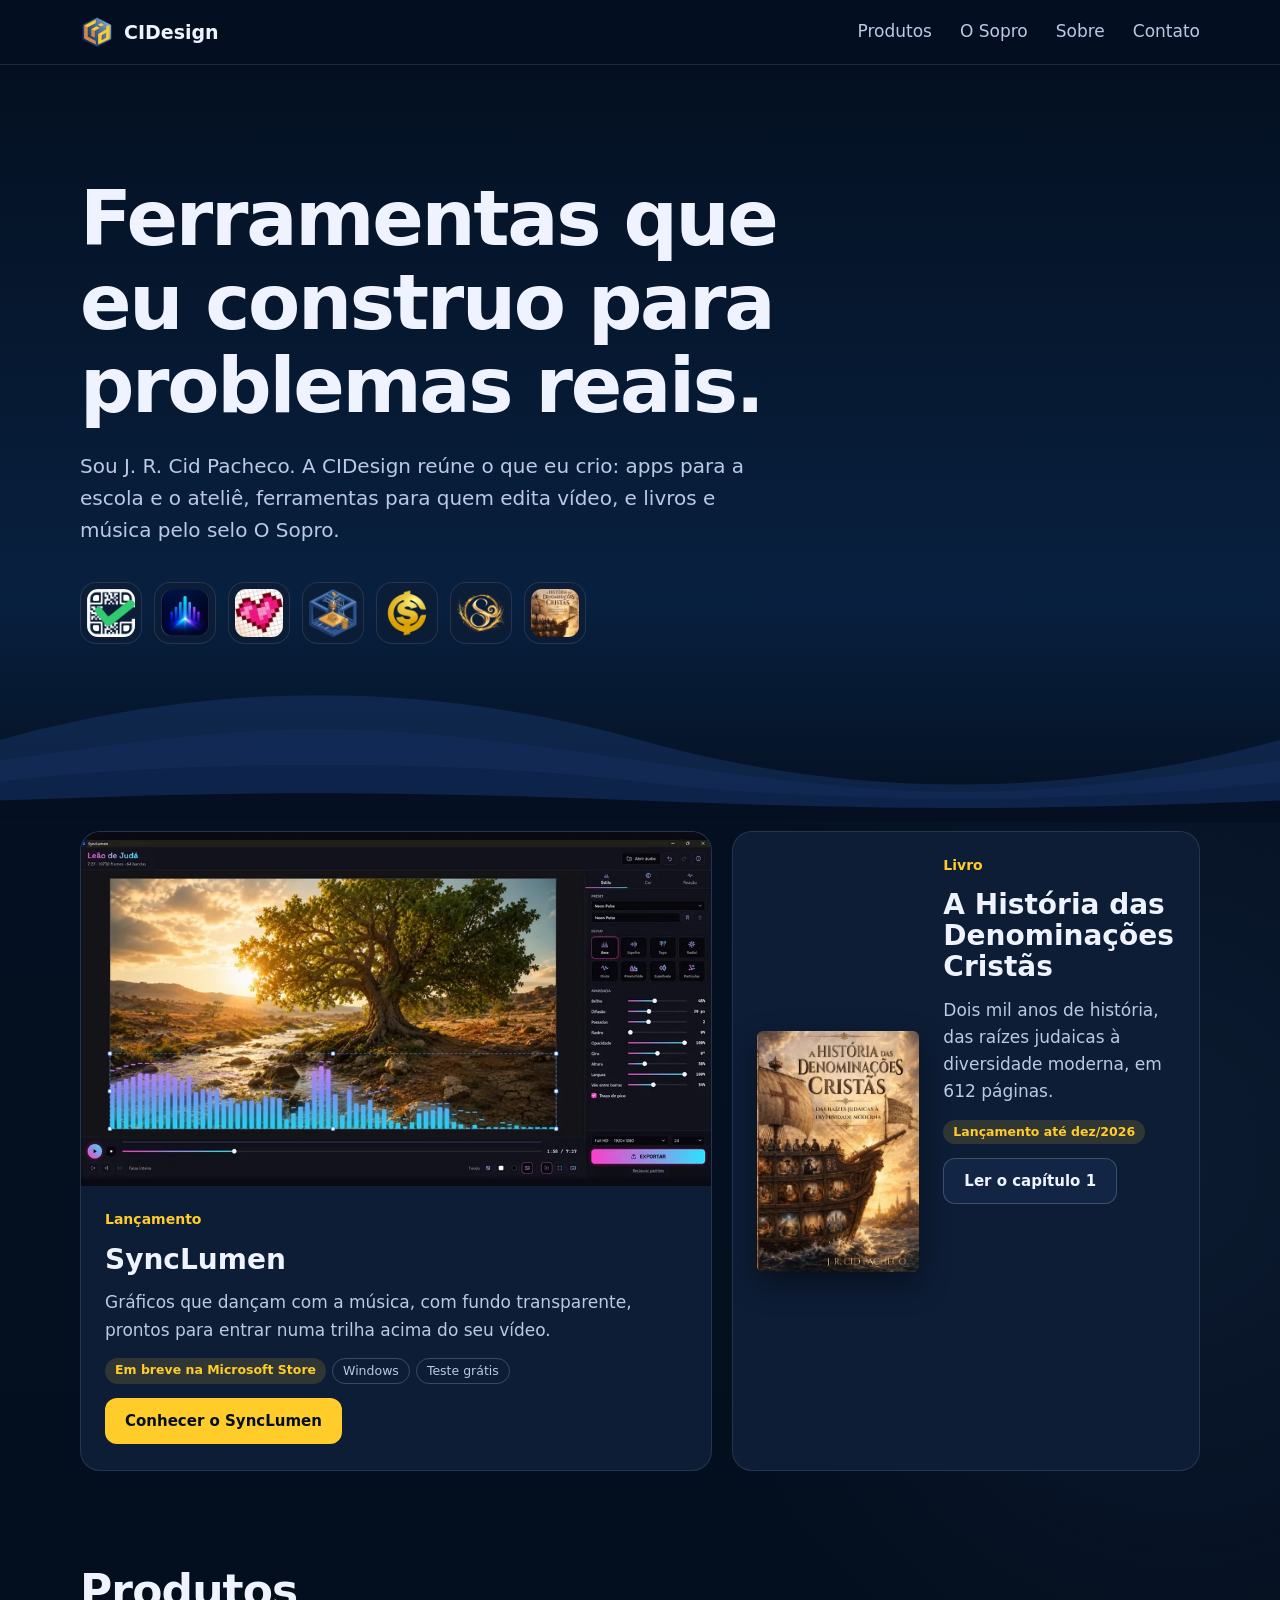
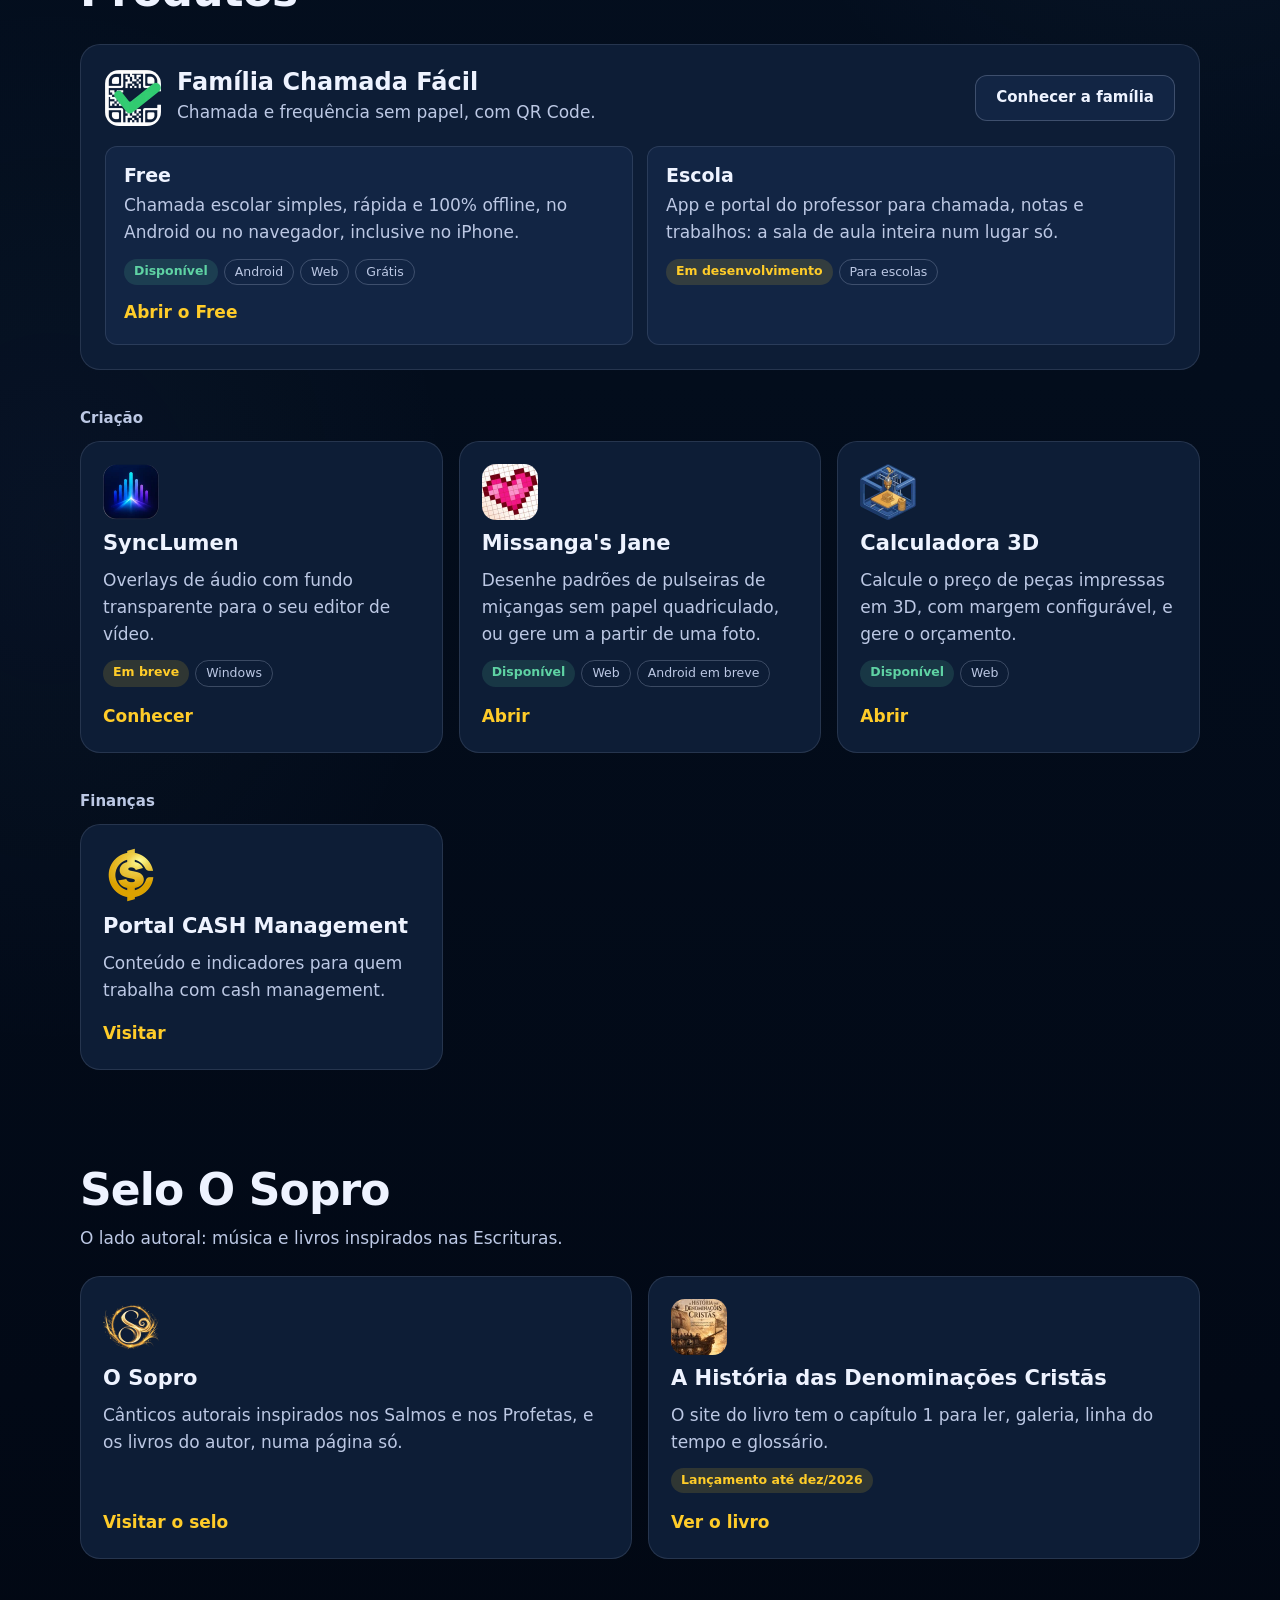
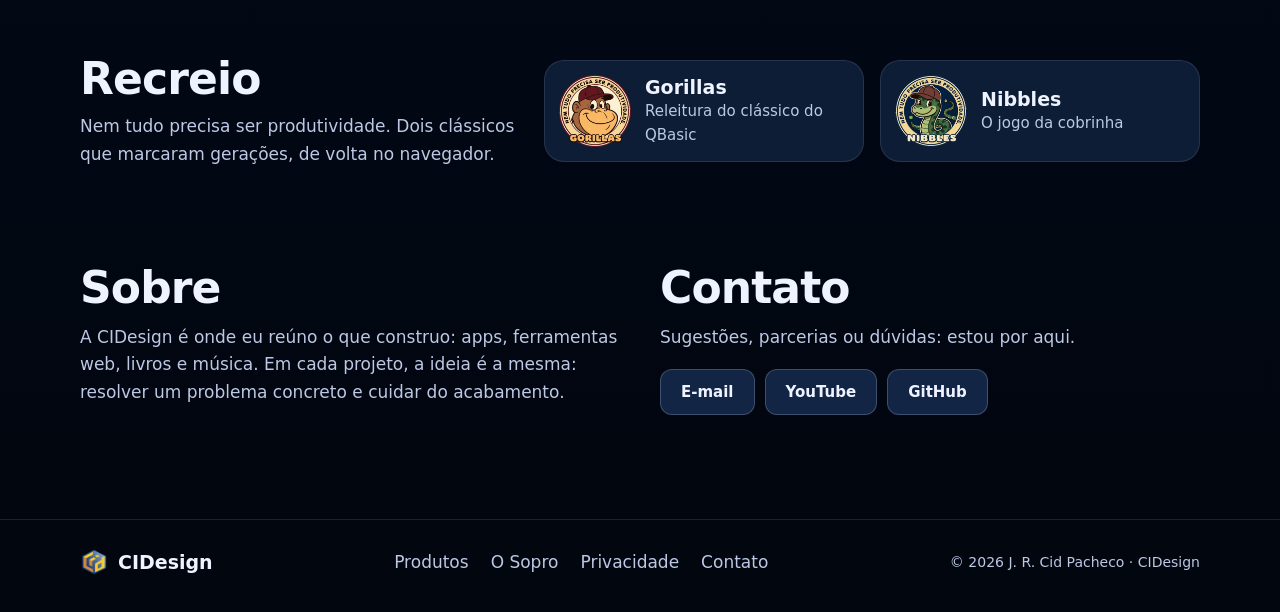
==== commit 09378264: "Nova home: vitrine de produtos, ondas em CSS e Matrix secreto Hero com ondas SVG leves, destaques (S" ====
--- a/index.html
+++ b/index.html
@@ -3,425 +3,293 @@
 <head>
   <meta charset="UTF-8">
   <meta name="viewport" content="width=device-width, initial-scale=1.0">
-  <title>CIDesign | Produtos digitais com clareza, estrutura e propósito</title>
-  <meta
-    name="description"
-    content="A CIDesign reúne aplicativos e produtos digitais com foco em utilidade real, identidade própria e evolução consistente."
-  >
-  <!-- Security Meta Tags -->
-  <meta http-equiv="Content-Security-Policy" content="default-src 'self'; style-src 'self' 'unsafe-inline' https://fonts.googleapis.com; font-src 'self' https://fonts.gstatic.com; img-src 'self' data: assets/ https://portal-cash.net.br; script-src 'self';">
+  <title>CIDesign | Ferramentas que eu construo para problemas reais</title>
+  <meta name="description" content="Apps, ferramentas web, livros e música de J. R. Cid Pacheco: Chamada Fácil, SyncLumen, Missanga's Jane, Calculadora 3D, Portal CASH e o selo O Sopro.">
+  <meta http-equiv="Content-Security-Policy" content="default-src 'self'; style-src 'self' 'unsafe-inline' https://fonts.googleapis.com; font-src 'self' https://fonts.gstatic.com; img-src 'self' data:; script-src 'self';">
   <meta name="referrer" content="strict-origin-when-cross-origin">
+  <meta name="theme-color" content="#06152c">
+
+  <link rel="icon" type="image/png" sizes="32x32" href="assets/img/favicon-32.png">
+  <link rel="apple-touch-icon" href="assets/img/apple-touch-icon.png">
+
+  <meta property="og:type" content="website">
+  <meta property="og:url" content="https://cidesign.net.br/">
+  <meta property="og:title" content="CIDesign | Ferramentas que eu construo para problemas reais">
+  <meta property="og:description" content="Apps, ferramentas web, livros e música de J. R. Cid Pacheco.">
+  <meta property="og:image" content="https://cidesign.net.br/assets/img/og-cidesign.jpg">
+  <meta property="og:image:width" content="1200">
+  <meta property="og:image:height" content="630">
+  <meta name="twitter:card" content="summary_large_image">
 
   <link rel="preconnect" href="https://fonts.googleapis.com">
   <link rel="preconnect" href="https://fonts.gstatic.com" crossorigin>
-  <link
-    href="https://fonts.googleapis.com/css2?family=Manrope:wght@400;500;700;800&family=Space+Grotesk:wght@500;700&family=Noto+Sans+JP:wght@400;700&display=swap"
-    rel="stylesheet"
-  >
+  <link href="https://fonts.googleapis.com/css2?family=Manrope:wght@400;500;700&family=Space+Grotesk:wght@500;700&display=swap" rel="stylesheet">
   <link rel="stylesheet" href="css/style.css">
-  <style>
-    /* Garante que o conteúdo da página fique acima dos canvas de fundo */
-    .page-shell {
-      position: relative;
-      z-index: 1;
-    }
-  </style>
 </head>
 <body>
-  <div class="page-shell">
-    <header class="site-header">
+  <a class="skip" href="#produtos">Pular para os produtos</a>
+
+  <header class="site-header">
+    <div class="wrap header-row">
       <a class="brand" href="#top" aria-label="CIDesign, voltar ao topo">
-        <img src="assets/brand/cidesign-logo.png" alt="" width="34" height="34">
+        <img src="assets/img/cidesign-68.webp" alt="" width="34" height="34">
         <span>CIDesign</span>
       </a>
-
-      <button
-        class="nav-toggle"
-        type="button"
-        aria-expanded="false"
-        aria-controls="site-nav"
-        aria-label="Abrir navegacao"
-      >
-        <span></span>
-        <span></span>
+      <button class="nav-toggle" type="button" aria-expanded="false" aria-controls="site-nav" aria-label="Abrir o menu">
+        <span></span><span></span>
       </button>
-
       <nav class="site-nav" id="site-nav" aria-label="Principal">
-        <a href="#sobre">Sobre</a>
         <a href="#produtos">Produtos</a>
         <a href="#osopro">O Sopro</a>
+        <a href="#sobre">Sobre</a>
         <a href="#contato">Contato</a>
       </nav>
-
-    </header>
-
-    <main id="top">
-      <section class="hero section">
-        <div class="hero-copy">
-          <p class="eyebrow">Identidade | Utilidade | Evolução</p>
-          <h1>Produtos digitais criados com clareza, estrutura e propósito.</h1>
-          <p class="hero-text">
-            A CIDesign reúne aplicativos e produtos digitais desenvolvidos com foco em utilidade
-            real, identidade própria e experiência consistente. A marca abriga tanto soluções
-            técnicas quanto produtos de nicho, sempre com o mesmo cuidado em clareza, confiança e
-            evolução.
-          </p>
-
-          <div class="hero-actions">
-            <a class="button button-primary" href="#produtos">Explorar produtos</a>
-            <a class="button button-secondary" href="#sobre">Nossa visão</a>
+    </div>
+  </header>
+
+  <main id="top">
+    <!-- ================================================================ topo -->
+    <section class="hero">
+      <!-- Ondas em camadas: so transformacoes de CSS, que a placa de video
+           faz sozinha. Custo quase zero no celular; paradas com "reduzir movimento". -->
+      <div class="waves" aria-hidden="true">
+        <svg class="wave w1" viewBox="0 0 2880 160" preserveAspectRatio="none"><path d="M0 90 C240 40 480 40 720 90 S1200 140 1440 90 S1920 40 2160 90 S2640 140 2880 90 V160 H0 Z"/></svg>
+        <svg class="wave w2" viewBox="0 0 2880 160" preserveAspectRatio="none"><path d="M0 100 C320 60 400 60 720 100 S1120 140 1440 100 S2000 60 2160 100 S2560 140 2880 100 V160 H0 Z"/></svg>
+        <svg class="wave w3" viewBox="0 0 2880 160" preserveAspectRatio="none"><path d="M0 112 C200 86 520 86 720 112 S1240 138 1440 112 S1880 86 2160 112 S2680 138 2880 112 V160 H0 Z"/></svg>
+        <svg class="wave w4" viewBox="0 0 2880 160" preserveAspectRatio="none"><path d="M0 124 C280 108 440 108 720 124 S1160 140 1440 124 S1960 108 2160 124 S2600 140 2880 124 V160 H0 Z"/></svg>
+      </div>
+
+      <div class="wrap hero-inner">
+        <h1>Ferramentas que eu construo para problemas reais.</h1>
+        <p class="hero-text">
+          Sou J. R. Cid Pacheco. A CIDesign reúne o que eu crio: apps para a escola e o ateliê,
+          ferramentas para quem edita vídeo, e livros e música pelo selo O Sopro.
+        </p>
+        <ul class="shelf" aria-label="Todos os produtos">
+          <li><a href="#chamada-facil" title="Chamada Fácil"><img src="assets/icons/chamada-facil.webp" alt="Chamada Fácil" width="48" height="48"></a></li>
+          <li><a href="#synclumen" title="SyncLumen"><img src="assets/icons/synclumen.webp" alt="SyncLumen" width="48" height="48"></a></li>
+          <li><a href="#missangas" title="Missanga's Jane"><img src="assets/icons/missangas-jane.webp" alt="Missanga's Jane" width="48" height="48"></a></li>
+          <li><a href="#calc3d" title="Calculadora 3D"><img src="assets/icons/calc3d.webp" alt="Calculadora 3D" width="48" height="48"></a></li>
+          <li><a href="#portal-cash" title="Portal CASH Management"><img src="assets/icons/portal-cash.webp" alt="Portal CASH Management" width="48" height="48"></a></li>
+          <li><a href="#osopro" title="O Sopro"><img src="assets/icons/o-sopro.webp" alt="O Sopro" width="48" height="48"></a></li>
+          <li><a href="#livro" title="A História das Denominações Cristãs"><img src="assets/icons/denominacoes.webp" alt="A História das Denominações Cristãs" width="48" height="48"></a></li>
+        </ul>
+      </div>
+    </section>
+
+    <!-- Parte de baixo: um degradê suave do azul-noite para um azul mais quente,
+         com dois brilhos discretos, para o fundo não ficar chapado. -->
+    <div class="lower">
+
+    <!-- ================================================================ destaques -->
+    <section class="wrap section highlights" aria-labelledby="destaques-titulo">
+      <h2 id="destaques-titulo" class="sr-only">Destaques</h2>
+
+      <article class="feature">
+        <a class="feature-media" href="synclumen/" tabindex="-1" aria-hidden="true">
+          <img src="assets/img/synclumen-destaque.webp" alt="" width="960" height="540" loading="lazy">
+        </a>
+        <div class="feature-body">
+          <p class="feature-kind">Lançamento</p>
+          <h3>SyncLumen</h3>
+          <p>Gráficos que dançam com a música, com fundo transparente, prontos para entrar numa trilha acima do seu vídeo.</p>
+          <ul class="tags">
+            <li class="tag tag-soon">Em breve na Microsoft Store</li>
+            <li class="tag tag-line">Windows</li>
+            <li class="tag tag-line">Teste grátis</li>
+          </ul>
+          <a class="button button-primary" href="synclumen/">Conhecer o SyncLumen</a>
+        </div>
+      </article>
+
+      <article class="feature feature-book">
+        <a class="feature-media" href="https://osopro.cidesign.net.br/livros/denominacoes/" tabindex="-1" aria-hidden="true">
+          <img src="assets/img/livro-capa.webp" alt="" width="377" height="560" loading="lazy">
+        </a>
+        <div class="feature-body">
+          <p class="feature-kind">Livro</p>
+          <h3>A História das Denominações Cristãs</h3>
+          <p>Dois mil anos de história, das raízes judaicas à diversidade moderna, em 612 páginas.</p>
+          <ul class="tags">
+            <li class="tag tag-soon">Lançamento até dez/2026</li>
+          </ul>
+          <a class="button button-secondary" href="https://osopro.cidesign.net.br/livros/denominacoes/">Ler o capítulo 1</a>
+        </div>
+      </article>
+    </section>
+
+    <!-- ================================================================ produtos -->
+    <section class="wrap section" id="produtos" aria-labelledby="produtos-titulo">
+      <h2 id="produtos-titulo">Produtos</h2>
+
+      <!-- Familia Chamada Facil: um card so, uma linha por edicao. O Ekklesia entra
+           aqui como mais uma linha quando houver o que mostrar. -->
+      <article class="family" id="chamada-facil">
+        <div class="family-head">
+          <img src="assets/icons/chamada-facil.webp" alt="" width="56" height="56">
+          <div>
+            <h3>Família Chamada Fácil</h3>
+            <p>Chamada e frequência sem papel, com QR Code.</p>
           </div>
-        </div>
-
-      </section>
-
-      <section class="section intro" id="sobre">
-        <div class="section-kicker">
-          <p class="eyebrow">Nossa visão</p>
-          <h2>Software útil, claro e consistente.</h2>
-        </div>
-
-        <div class="section-body">
-          <p class="lead">
-            Acreditamos que software não precisa ser complicado para ser valioso. Bons produtos
-            digitais nascem quando necessidade, clareza, utilidade e identidade trabalham juntas,
-            seja em ferramentas técnicas, operacionais ou criativas.
-          </p>
-          <p>
-            Na CIDesign, cada projeto é pensado para cumprir uma função real no dia a dia. Em vez
-            de seguir tendências vazias, buscamos construir produtos que resolvam problemas de
-            maneira prática, respeitem o contexto de uso e mantenham personalidade própria ao
-            longo do tempo.
-          </p>
-        </div>
-      </section>
-
-      <section class="section products" id="produtos">
-        <div class="section-heading">
-          <div>
-            <p class="eyebrow">Produtos atuais</p>
-            <h2>Produtos com utilidade real.</h2>
-          </div>
-          <p>
-            A CIDesign já nasce com produtos concretos, desenvolvidos para necessidades específicas
-            em mobile, web e software aplicado.
-          </p>
-        </div>
-
-        <div class="products-subhead">
-          <p class="eyebrow eyebrow-soft">Disponíveis agora</p>
-          <p>Produtos já apresentados ao público e com proposta de uso clara.</p>
-        </div>
-
-        <div class="product-grid">
-          <article class="product-card product-card-live product-card-featured">
-            <div class="product-top">
-              <div class="product-icon product-icon-image product-icon-square">
-                <img src="assets/brand/chamada-facil-icon.png" alt="Logo do Chamada Facil" width="56" height="56">
-              </div>
-              <span class="product-tag">Disponível</span>
+          <a class="button button-secondary family-cta" href="https://www.chamadafacil.net.br/">Conhecer a família</a>
+        </div>
+        <ul class="editions">
+          <li class="edition">
+            <div>
+              <h4>Free</h4>
+              <p>Chamada escolar simples, rápida e 100% offline, no Android ou no navegador, inclusive no iPhone.</p>
+              <ul class="tags">
+                <li class="tag tag-ok">Disponível</li>
+                <li class="tag tag-line">Android</li>
+                <li class="tag tag-line">Web</li>
+                <li class="tag tag-line">Grátis</li>
+              </ul>
             </div>
-            <h3>Chamada Fácil</h3>
-            <p>
-              Solução para chamada escolar com QR Code, criada para tornar a rotina de presença mais
-              rápida, simples e acessível em diferentes dispositivos.
-            </p>
-            <ul class="product-points">
-              <li>Chamada escolar simples, rápida e 100% offline</li>
-              <li>Uso no Android e também na versão web (compatível com iPhone)</li>
-              <li>Produto já apresentado ao público com landing própria</li>
+            <a class="link" href="https://free.chamadafacil.net.br/">Abrir o Free</a>
+          </li>
+          <li class="edition">
+            <div>
+              <h4>Escola</h4>
+              <p>App e portal do professor para chamada, notas e trabalhos: a sala de aula inteira num lugar só.</p>
+              <ul class="tags">
+                <li class="tag tag-soon">Em desenvolvimento</li>
+                <li class="tag tag-line">Para escolas</li>
+              </ul>
+            </div>
+          </li>
+        </ul>
+      </article>
+
+      <div class="group">
+        <h3 class="group-title">Criação</h3>
+        <div class="grid">
+          <article class="card" id="synclumen">
+            <img class="card-icon" src="assets/icons/synclumen.webp" alt="" width="56" height="56">
+            <h4>SyncLumen</h4>
+            <p>Overlays de áudio com fundo transparente para o seu editor de vídeo.</p>
+            <ul class="tags">
+              <li class="tag tag-soon">Em breve</li>
+              <li class="tag tag-line">Windows</li>
             </ul>
-            <a class="inline-link" href="https://www.chamadafacil.net.br/" target="_blank" rel="noopener noreferrer">Visitar site oficial</a>
-          </article>
-        </div>
-
-        <div class="products-subhead products-subhead-dev">
-          <p class="eyebrow eyebrow-soft">Em desenvolvimento</p>
-        </div>
-
-        <div class="dev-grid">
-          <article class="dev-card dev-card-with-logo">
-            <div class="dev-top">
-              <div class="dev-product-head">
-                <div class="product-icon product-icon-image product-icon-square product-icon-battsentry">
-                  <img src="assets/brand/battsentry-logo.png" alt="Logo do BattSentry" width="56" height="56">
-                </div>
-                <div>
-                  <h3>BattSentry</h3>
-                  <a class="dev-link" href="https://cidesign.net.br/battsentry/" target="_blank" rel="noopener noreferrer">cidesign.net.br/battsentry</a>
-                </div>
-              </div>
-              <span class="dev-tag">Em desenvolvimento</span>
-            </div>
-            <p>
-              Aplicativo Android para monitoramento do carregamento da bateria, com alertas
-              configuráveis, acompanhamento da evolução da carga e foco em controle prático no uso
-              diário.
-            </p>
-            <ul class="dev-points">
-              <li>Monitoramento da carga em tempo real</li>
-              <li>Alertas configuráveis por meta, voz, beep e modo noturno</li>
-              <li>Experiência útil e pronta para publicações</li>
+            <a class="link" href="synclumen/">Conhecer</a>
+          </article>
+
+          <article class="card" id="missangas">
+            <img class="card-icon" src="assets/icons/missangas-jane.webp" alt="" width="56" height="56">
+            <h4>Missanga's Jane</h4>
+            <p>Desenhe padrões de pulseiras de miçangas sem papel quadriculado, ou gere um a partir de uma foto.</p>
+            <ul class="tags">
+              <li class="tag tag-ok">Disponível</li>
+              <li class="tag tag-line">Web</li>
+              <li class="tag tag-line">Android em breve</li>
             </ul>
-          </article>
-
-          <article class="dev-card dev-card-with-logo">
-            <div class="dev-top">
-              <div class="dev-product-head">
-                <div class="product-icon product-icon-image product-icon-square product-icon-chamada-pro">
-                  <img src="assets/brand/chamadafacil-pro.png" alt="Logo do Chamada Facil Pro" width="56" height="56">
-                </div>
-                <div>
-                  <h3>Chamada Fácil Pro</h3>
-                  <span class="dev-subtitle">Evolução premium do produto principal</span>
-                </div>
-              </div>
-              <span class="dev-tag">Pré-beta</span>
-            </div>
-            <p>
-              Evolução premium do Chamada Fácil, pensada para operações mais amplas e maior
-              continuidade entre app e web.
-            </p>
-            <ul class="dev-points">
-              <li>Múltiplas escolas e turmas</li>
-              <li>Backup na nuvem</li>
-              <li>Login para acesso web as chamadas</li>
+            <a class="link" href="missangas/">Abrir</a>
+          </article>
+
+          <article class="card" id="calc3d">
+            <img class="card-icon" src="assets/icons/calc3d.webp" alt="" width="56" height="56">
+            <h4>Calculadora 3D</h4>
+            <p>Calcule o preço de peças impressas em 3D, com margem configurável, e gere o orçamento.</p>
+            <ul class="tags">
+              <li class="tag tag-ok">Disponível</li>
+              <li class="tag tag-line">Web</li>
             </ul>
-          </article>
-
-          <article class="dev-card dev-card-with-logo">
-            <div class="dev-top">
-              <div class="dev-product-head">
-                <div class="product-icon product-icon-image product-icon-square product-icon-missangas">
-                  <img src="assets/brand/missangas-jane-icon.png" alt="Logo do Missanga's Jane" width="56" height="56">
-                </div>
-                <div>
-                  <h3>Missanga's Jane</h3>
-                  <a class="dev-link" href="https://cidesign.net.br/missangas/" target="_blank" rel="noopener noreferrer">cidesign.net.br/missangas</a>
-                </div>
-              </div>
-              <span class="product-tag">Disponível</span>
-            </div>
-            <p>
-              Produto autoral para projeto de pulseiras de miçangas, criado para apoiar um fluxo de
-              trabalho artesanal real, pensado para substituir o papel quadriculado, facilitando o desenho.
-            </p>
-            <ul class="dev-points">
-              <li>Voltado ao uso prático no atelie</li>
-              <li>Versão web já disponível com importação de imagem para gerar padrões</li>
-              <li>Versão Android em refinamento para publicação</li>
-              <li>Landing própria com acesso direto ao editor web</li>
-            </ul>
-          </article>
-
-          <article class="dev-card dev-card-with-logo">
-            <div class="dev-top">
-              <div class="dev-product-head">
-                <div class="product-icon product-icon-image product-icon-square product-icon-cash">
-                  <img src="assets/brand/portal-cash-logo.png" alt="Logo do Portal CASH Management" width="56" height="56">
-                </div>
-                <div>
-                  <h3>Portal CASH Management</h3>
-                  <a class="dev-link" href="https://portal-cash.net.br/" target="_blank" rel="noopener noreferrer">portal-cash.net.br</a>
-                </div>
-              </div>
-              <span class="product-tag">No ar</span>
-            </div>
-            <p>
-              Portal em constante evolução voltado a cash management, conteúdo especializado,
-              indicadores financeiros e apoio a rotina corporativa.
-            </p>
-            <ul class="dev-points">
-              <li>Site próprio já publicado</li>
-              <li>Escopo institucional e financeiro</li>
-              <li>Expansão gradual do produto e do conteúdo</li>
-            </ul>
-          </article>
-
-          <article class="dev-card dev-card-with-logo">
-            <div class="dev-top">
-              <div class="dev-product-head">
-                <div class="product-icon product-icon-image product-icon-square">
-                  <img src="calc3d/assets/logo-cidesign.png" alt="Logo da Calculadora 3D" width="56" height="56">
-                </div>
-                <div>
-                  <h3>Calculadora de Preços — Impressão 3D</h3>
-                  <a class="dev-link" href="calc3d/index.html" target="_blank" rel="noopener noreferrer">cidesign.net.br/calc3d</a>
-                </div>
-              </div>
-              <span class="product-tag">Disponível</span>
-            </div>
-            <p>
-              Ferramenta web para simulação e cálculo de preços em projetos de impressão 3D, com
-              estimativas de custo por peça, margem configurável e geração de orçamentos.
-            </p>
-            <ul class="dev-points">
-              <li>Simulação de preço com múltiplos parâmetros de custo</li>
-              <li>Geração de orçamentos exportáveis</li>
-              <li>Interface web, sem instalação</li>
-            </ul>
-          </article>
-
-          <article class="dev-card dev-card-with-logo">
-            <div class="dev-top">
-              <div class="dev-product-head">
-                <div class="product-icon product-icon-image product-icon-square product-icon-estudio">
-                  <img src="assets/brand/brand-mark.svg" alt="Logo do Estudio Academico" width="56" height="56">
-                </div>
-                <div>
-                  <h3>Estudio Academico</h3>
-                  <a class="dev-link" href="https://cidesign.net.br/estudioac/" target="_blank" rel="noopener noreferrer">cidesign.net.br/estudioac</a>
-                </div>
-              </div>
-              <a href="mailto:contato@cidesign.net.br"><span class="product-tag">Disponível por solicitação</span></a>
-            </div>
-            <p>
-              Leitor inteligente para apostilas e manuscritos em PDF, com limpeza de texto,
-              organização por unidades e leitura por voz focada em uso real de estudo.
-            </p>
-            <ul class="dev-points">
-              <li>Importação e lapidação de textos para leitura em TTS</li>
-              <li>Edição manual de títulos, unidades e conteúdo reconhecido</li>
-              <li>Produto publicado e operando em versão beta</li>
-            </ul>
-          </article>
-        </div>      </section>
-
-      <!-- O Sopro: selo cultural (música e livros), hospedado em osopro.cidesign.net.br.
-           Usa as mesmas classes dos cards de produtos; não exige mudanças no CSS. -->
-      <section class="section products" id="osopro">
-        <div class="section-heading">
-          <div>
-            <p class="eyebrow">Além do software</p>
-            <h2>O Sopro, selo cultural.</h2>
-          </div>
-          <p>
-            Música e literatura inspiradas nas Escrituras: o lado autoral da CIDesign, com cânticos
-            no YouTube e livros de J. R. Cid Pacheco.
-          </p>
-        </div>
-
-        <div class="dev-grid">
-          <article class="dev-card dev-card-with-logo">
-            <div class="dev-top">
-              <div class="dev-product-head">
-                <div class="product-icon product-icon-image product-icon-square product-icon-estudio">
-                  <img src="assets/brand/o-sopro-logo.png" alt="Logo do selo O Sopro" width="56" height="56">
-                </div>
-                <div>
-                  <h3>O Sopro</h3>
-                  <a class="dev-link" href="https://osopro.cidesign.net.br/" target="_blank" rel="noopener noreferrer">osopro.cidesign.net.br</a>
-                </div>
-              </div>
-              <span class="product-tag">No ar</span>
-            </div>
-            <p>
-              Selo cultural que reúne o canal de música O Sopro e os livros do autor, com a mesma
-              identidade visual: a noite, o dourado e o S que deu nome a tudo.
-            </p>
-            <ul class="dev-points">
-              <li>Cânticos autorais inspirados nos Salmos e nos Profetas</li>
-              <li>Livros sobre a história da fé cristã</li>
-              <li>Página própria para a música e a literatura</li>
-            </ul>
-          </article>
-
-          <article class="dev-card dev-card-with-logo">
-            <div class="dev-top">
-              <div class="dev-product-head">
-                <div class="product-icon product-icon-image product-icon-square product-icon-estudio">
-                  <img src="assets/brand/denominacoes-icon.png" alt="Capa do livro A História das Denominações Cristãs" width="56" height="56">
-                </div>
-                <div>
-                  <h3>A História das Denominações Cristãs</h3>
-                  <a class="dev-link" href="https://osopro.cidesign.net.br/livros/denominacoes/" target="_blank" rel="noopener noreferrer">osopro.cidesign.net.br/livros/denominacoes</a>
-                </div>
-              </div>
-              <span class="dev-tag">Lançamento até dez/2026</span>
-            </div>
-            <p>
-              Dois mil anos de história, das raízes judaicas à diversidade moderna, em 612 páginas.
-              O site do livro foi feito com o mesmo cuidado de um produto.
-            </p>
-            <ul class="dev-points">
-              <li>Capítulo 1 para ler com efeito de folhear</li>
-              <li>Galeria de imagens, linha do tempo e glossário</li>
-              <li>Cadastro para ser avisado no lançamento</li>
-            </ul>
-          </article>
-        </div>
-      </section>
-
-      <section class="section recess">
-        <div class="recess-card">
-          <div class="recess-badge">
-            <img src="assets/brand/gorillas-badge.png" alt="Badge do projeto Gorillas" width="140" height="140">
-            <a class="button button-secondary" href="apps/gorillas/index.html">Abrir Gorillas</a>
-          </div>
-          <div class="recess-copy">
-            <p class="eyebrow">Hora do recreio</p>
-            <h2>Porque nem tudo precisa ser produtividade.</h2>
-            <p>
-              Alguns projetos existem porque marcaram uma época, despertaram curiosidade ou simplesmente
-              mereciam voltar a vida. Gorillas é uma releitura pessoal de um clássico do QBasic (MS-DOS),
-              e Nibbles é o icônico jogo da cobra que também marcou gerações.
-            </p>
-          </div>
-          <div class="recess-badge">
-            <img src="assets/brand/nibbles.png" alt="Badge do projeto Nibbles" width="140" height="140">
-            <a class="button button-secondary" href="apps/nibbles/index.html" target="_blank" rel="noopener noreferrer">Abrir Nibbles</a>
-          </div>
-        </div>
-      </section>
-
-      <section class="section contact-cta" id="contato">
-        <div class="contact-card">
-          <p class="eyebrow">Contato</p>
-          <h2>Fale com a CIDesign.</h2>
-          <p>Sugestões, parcerias ou dúvidas — estou por aqui.</p>
-
-          <div class="social-links">
-            <a class="social-link" href="mailto:contato@cidesign.net.br" aria-label="Enviar e-mail">
-              <svg viewBox="0 0 24 24" fill="none" stroke="currentColor" stroke-width="2" stroke-linecap="round" stroke-linejoin="round" aria-hidden="true"><rect x="2" y="4" width="20" height="16" rx="2"/><path d="m22 7-8.97 5.7a1.94 1.94 0 0 1-2.06 0L2 7"/></svg>
-              <span>E-mail</span>
-            </a>
-            <a class="social-link" href="https://github.com/JRCPacheco" target="_blank" rel="noopener" aria-label="GitHub">
-              <svg viewBox="0 0 24 24" fill="currentColor" aria-hidden="true"><path d="M12 2C6.477 2 2 6.484 2 12.017c0 4.425 2.865 8.18 6.839 9.504.5.092.682-.217.682-.483 0-.237-.008-.868-.013-1.703-2.782.605-3.369-1.343-3.369-1.343-.454-1.158-1.11-1.466-1.11-1.466-.908-.62.069-.608.069-.608 1.003.07 1.531 1.032 1.531 1.032.892 1.53 2.341 1.088 2.91.832.092-.647.35-1.088.636-1.338-2.22-.253-4.555-1.113-4.555-4.951 0-1.093.39-1.988 1.029-2.688-.103-.253-.446-1.272.098-2.65 0 0 .84-.27 2.75 1.026A9.564 9.564 0 0 1 12 6.844a9.59 9.59 0 0 1 2.504.337c1.909-1.296 2.747-1.027 2.747-1.027.546 1.379.202 2.398.1 2.651.64.7 1.028 1.595 1.028 2.688 0 3.848-2.339 4.695-4.566 4.943.359.309.678.92.678 1.855 0 1.338-.012 2.419-.012 2.747 0 .268.18.58.688.482A10.019 10.019 0 0 0 22 12.017C22 6.484 17.522 2 12 2z"/></svg>
-              <span>GitHub</span>
-            </a>
-          </div>
-        </div>
-      </section>
-    </main>
-
-    <footer class="site-footer">
-      <div class="footer-brand">
-        <a class="brand brand-footer" href="#top">
-          <img src="assets/brand/cidesign-logo.png" alt="" width="28" height="28">
-          <span>CIDesign</span>
-        </a>
-        <p>Produtos digitais com identidade, estrutura e evolução consistente.</p>
-      </div>
-
-      <div class="footer-links">
-        <a href="#sobre">Sobre</a>
+            <a class="link" href="calc3d/">Abrir</a>
+          </article>
+        </div>
+      </div>
+
+      <div class="group">
+        <h3 class="group-title">Finanças</h3>
+        <div class="grid">
+          <article class="card card-simple" id="portal-cash">
+            <img class="card-icon" src="assets/icons/portal-cash.webp" alt="" width="56" height="56">
+            <h4>Portal CASH Management</h4>
+            <p>Conteúdo e indicadores para quem trabalha com cash management.</p>
+            <a class="link" href="https://portal-cash.net.br/">Visitar</a>
+          </article>
+        </div>
+      </div>
+    </section>
+
+    <!-- ================================================================ O Sopro -->
+    <section class="wrap section" id="osopro" aria-labelledby="osopro-titulo">
+      <h2 id="osopro-titulo">Selo O Sopro</h2>
+      <p class="section-lead">O lado autoral: música e livros inspirados nas Escrituras.</p>
+      <div class="grid grid-2">
+        <article class="card">
+          <img class="card-icon" src="assets/icons/o-sopro.webp" alt="" width="56" height="56">
+          <h4>O Sopro</h4>
+          <p>Cânticos autorais inspirados nos Salmos e nos Profetas, e os livros do autor, numa página só.</p>
+          <a class="link" href="https://osopro.cidesign.net.br/">Visitar o selo</a>
+        </article>
+        <article class="card" id="livro">
+          <img class="card-icon" src="assets/icons/denominacoes.webp" alt="" width="56" height="56">
+          <h4>A História das Denominações Cristãs</h4>
+          <p>O site do livro tem o capítulo 1 para ler, galeria, linha do tempo e glossário.</p>
+          <ul class="tags">
+            <li class="tag tag-soon">Lançamento até dez/2026</li>
+          </ul>
+          <a class="link" href="https://osopro.cidesign.net.br/livros/denominacoes/">Ver o livro</a>
+        </article>
+      </div>
+    </section>
+
+    <!-- ================================================================ recreio -->
+    <section class="wrap section recess" id="recreio" aria-labelledby="recreio-titulo">
+      <div class="recess-copy">
+        <h2 id="recreio-titulo" data-easter="recreio">Recreio</h2>
+        <p>Nem tudo precisa ser produtividade. Dois clássicos que marcaram gerações, de volta no navegador.</p>
+      </div>
+      <a class="game" href="apps/gorillas/index.html">
+        <img src="assets/icons/gorillas.webp" alt="" width="96" height="96" loading="lazy">
+        <span><strong>Gorillas</strong> Releitura do clássico do QBasic</span>
+      </a>
+      <a class="game" href="apps/nibbles/index.html">
+        <img src="assets/icons/nibbles.webp" alt="" width="96" height="96" loading="lazy">
+        <span><strong>Nibbles</strong> O jogo da cobrinha</span>
+      </a>
+    </section>
+
+    <!-- ================================================================ sobre e contato -->
+    <section class="wrap section about" id="sobre" aria-labelledby="sobre-titulo">
+      <div>
+        <h2 id="sobre-titulo">Sobre</h2>
+        <p>
+          A CIDesign é onde eu reúno o que construo: apps, ferramentas web, livros e música.
+          Em cada projeto, a ideia é a mesma: resolver um problema concreto e cuidar do acabamento.
+        </p>
+      </div>
+      <div id="contato">
+        <h2>Contato</h2>
+        <p>Sugestões, parcerias ou dúvidas: estou por aqui.</p>
+        <ul class="contacts">
+          <li><a class="button button-secondary" href="mailto:contato@cidesign.net.br">E-mail</a></li>
+          <li><a class="button button-secondary" href="https://www.youtube.com/@osopro-music">YouTube</a></li>
+          <li><a class="button button-secondary" href="https://github.com/JRCPacheco">GitHub</a></li>
+        </ul>
+      </div>
+    </section>
+    </div>
+  </main>
+
+  <footer class="site-footer">
+    <div class="wrap footer-row">
+      <a class="brand" href="#top">
+        <img src="assets/img/cidesign-68.webp" alt="" width="28" height="28">
+        <span>CIDesign</span>
+      </a>
+      <nav class="footer-links" aria-label="Rodapé">
         <a href="#produtos">Produtos</a>
+        <a href="#osopro">O Sopro</a>
+        <a href="privacidade/">Privacidade</a>
         <a href="#contato">Contato</a>
-      </div>
-
-      <p class="footer-copy">&copy; <span id="current-year"></span> CIDesign. Todos os direitos reservados.</p>
-    </footer>
-  </div>
-
+      </nav>
+      <p class="footer-copy">© <span id="current-year">2026</span> J. R. Cid Pacheco · CIDesign</p>
+    </div>
+  </footer>
+
+  <div class="toast" role="status" aria-live="polite" hidden></div>
   <script src="js/main.js"></script>
-  <!-- Controlador de fundo animado (carrega wave-bg.js ou ripple-bg.js conforme modo salvo) -->
-  <script src="js/bg-controller.js"></script>
 </body>
 </html>
-
-
-
-
-
-
-
--- a/css/style.css
+++ b/css/style.css
@@ -1,1433 +1,205 @@
+/* CIDesign — vitrine de produtos (versão 2, out/2026)
+   Paleta e tipografia herdadas da versão anterior; layout reescrito do zero. */
+
 :root {
   --bg: #06152c;
   --bg-deep: #041021;
   --surface: #0d1d36;
   --surface-strong: #122544;
-  --surface-soft: rgba(19, 37, 68, 0.72);
-  --surface-glass: rgba(17, 31, 56, 0.62);
-  --line-soft: rgba(255, 204, 41, 0.14);
+  --line: rgba(188, 200, 228, 0.14);
+  --line-strong: rgba(188, 200, 228, 0.26);
   --text: #eef3ff;
-  /* Elevated from #a7b6d5 to pass WCAG AA on dark bg (#06152c) — contrast ~5.2:1 */
-  --text-soft: #bcc8e4;
+  --text-soft: #bcc8e4;          /* ~5,2:1 sobre --bg, WCAG AA */
   --gold: #ffcc29;
   --amber: #d98639;
-  --blue-accent: #4d79bf;
-  --shadow: 0 24px 60px rgba(1, 8, 22, 0.38);
-  --radius: 22px;
-  --radius-sm: 14px;
-  --container: 1180px;
-  /* Focus ring tokens */
-  --focus-ring: 0 0 0 3px rgba(255, 204, 41, 0.55);
-}
-
-*,
-*::before,
-*::after {
-  box-sizing: border-box;
-}
-
-html {
-  scroll-behavior: smooth;
-}
-
+  --ok: #5fd3a4;
+  --radius: 20px;
+  --radius-sm: 12px;
+  --wrap: 1120px;
+  --focus: 0 0 0 3px rgba(255, 204, 41, 0.6);
+  --font-text: "Manrope", system-ui, sans-serif;
+  --font-title: "Space Grotesk", "Manrope", system-ui, sans-serif;
+}
+
+*, *::before, *::after { box-sizing: border-box; }
+html { scroll-behavior: smooth; scroll-padding-top: 84px; }
 body {
   margin: 0;
-  font-family: "Manrope", sans-serif;
+  font: 400 17px/1.6 var(--font-text);
   color: var(--text);
-  /* Solid deep base — canvas waves render on top */
   background: var(--bg-deep);
-}
-
-img {
-  display: block;
-  max-width: 100%;
-}
-
-a {
-  color: inherit;
-  text-decoration: none;
-}
-
-button,
-input {
-  font: inherit;
-}
-
-.page-shell {
-  min-height: 100vh;
+  -webkit-font-smoothing: antialiased;
+}
+img { display: block; max-width: 100%; height: auto; }
+a { color: inherit; }
+h1, h2, h3, h4 { font-family: var(--font-title); font-weight: 700; line-height: 1.1; margin: 0; }
+p { margin: 0; }
+ul { margin: 0; padding: 0; list-style: none; }
+:focus-visible { outline: none; box-shadow: var(--focus); border-radius: 8px; }
+
+.wrap { width: min(var(--wrap), 100% - 32px); margin-inline: auto; }
+.sr-only { position: absolute; width: 1px; height: 1px; overflow: hidden; clip: rect(0 0 0 0); white-space: nowrap; }
+.skip { position: absolute; left: 16px; top: -48px; z-index: 20; background: var(--gold); color: var(--bg-deep); padding: 8px 14px; border-radius: 8px; font-weight: 700; text-decoration: none; }
+.skip:focus { top: 12px; }
+
+/* ------------------------------------------------------------------ cabecalho */
+.site-header {
+  position: sticky; top: 0; z-index: 10;
+  background: rgba(4, 16, 33, 0.82);
+  backdrop-filter: blur(12px);
+  border-bottom: 1px solid var(--line);
+}
+.header-row { display: flex; align-items: center; justify-content: space-between; gap: 16px; min-height: 64px; }
+.brand { display: inline-flex; align-items: center; gap: 10px; text-decoration: none; font: 700 19px/1 var(--font-title); }
+.site-nav { display: flex; gap: 28px; }
+.site-nav a, .footer-links a { text-decoration: none; color: var(--text-soft); font-weight: 500; }
+.site-nav a:hover, .footer-links a:hover { color: var(--gold); }
+.nav-toggle { display: none; }
+
+/* ------------------------------------------------------------------ topo e ondas */
+.hero { position: relative; overflow: hidden; padding: clamp(56px, 9vw, 112px) 0 clamp(120px, 14vw, 180px); background: linear-gradient(180deg, var(--bg-deep) 0%, #08203f 70%, var(--bg-deep) 100%); }
+.hero-inner { position: relative; z-index: 1; }
+.hero h1 { font-size: clamp(38px, 6.4vw, 76px); letter-spacing: -0.03em; max-width: 15ch; }
+.hero-text { color: var(--text-soft); font-size: clamp(17px, 2vw, 20px); max-width: 56ch; margin-top: 22px; }
+
+.shelf { display: flex; flex-wrap: wrap; gap: 12px; margin-top: 36px; }
+.shelf a { display: block; padding: 6px; border-radius: 16px; background: rgba(13, 29, 54, 0.7); border: 1px solid var(--line); transition: transform .18s ease, border-color .18s ease; }
+.shelf a:hover { transform: translateY(-3px); border-color: var(--gold); }
+.shelf img { width: 48px; height: 48px; border-radius: 11px; }
+
+.waves { position: absolute; left: 0; right: 0; bottom: 0; height: clamp(110px, 16vw, 190px); pointer-events: none; }
+.wave { position: absolute; left: 0; bottom: 0; width: 200%; height: 100%; will-change: transform; animation: wave-drift linear infinite; }
+.w1 { fill: rgba(28, 58, 112, 0.45); animation-duration: 38s; }
+.w2 { fill: rgba(20, 46, 94, 0.55); animation-duration: 29s; animation-direction: reverse; height: 88%; }
+.w3 { fill: rgba(14, 34, 72, 0.75); animation-duration: 22s; height: 72%; }
+.w4 { fill: var(--bg-deep); animation-duration: 17s; animation-direction: reverse; height: 52%; }
+@keyframes wave-drift { from { transform: translate3d(0, 0, 0); } to { transform: translate3d(-50%, 0, 0); } }
+
+/* ------------------------------------------------------------------ fundo da parte de baixo */
+.lower {
   position: relative;
-  overflow: hidden;
-  /* Transparent — wave canvas shows through from body */
-  background: transparent;
-}
-
-.page-shell::before,
-.page-shell::after {
-  content: "";
-  position: absolute;
-  inset: 0;
-  pointer-events: none;
-}
-
-/* Subtle grid overlay — gives depth on top of the waves */
-.page-shell::before {
-  opacity: 0.18;
-  background-image:
-    linear-gradient(rgba(255, 255, 255, 0.025) 1px, transparent 1px),
-    linear-gradient(90deg, rgba(255, 255, 255, 0.025) 1px, transparent 1px);
-  background-size: 120px 120px;
-  mask-image: radial-gradient(circle at 50% 8%, black 0%, black 38%, transparent 78%);
-}
-
-.page-shell::after {
-  inset: 0 auto auto 50%;
-  width: 820px;
-  height: 820px;
-  transform: translateX(-5%);
+  /* do azul-noite das ondas para um azul quase preto no fim da página */
   background:
-    radial-gradient(circle, rgba(77, 121, 191, 0.10) 0%, rgba(77, 121, 191, 0.04) 24%, transparent 62%);
-  filter: blur(18px);
-  opacity: 0.5;
-}
-
-.site-header,
-.section,
-.site-footer {
-  width: min(calc(100% - 2rem), var(--container));
-  margin: 0 auto;
-}
-
-.site-header {
-  position: sticky;
-  top: 1rem;
-  z-index: 20;
-  display: grid;
-  grid-template-columns: auto auto;
-  justify-content: space-between;
-  align-items: center;
-  gap: 1.4rem;
-  margin-top: 1rem;
-  padding: 1rem 1.95rem;
-  border-radius: 30px;
-  overflow: hidden;
-  background:
-    linear-gradient(180deg, rgba(6, 15, 29, 0.88), rgba(6, 16, 31, 0.72));
-  backdrop-filter: blur(28px) saturate(132%);
-  box-shadow:
-    0 22px 48px rgba(1, 8, 22, 0.36),
-    inset 0 1px 0 rgba(255, 255, 255, 0.08),
-    inset 0 0 0 1px rgba(77, 121, 191, 0.15);
-}
-
-.site-header::before {
-  content: "";
-  position: absolute;
-  inset: 0;
-  border-radius: inherit;
-  background:
-    linear-gradient(135deg, rgba(255, 255, 255, 0.055), transparent 28%),
-    linear-gradient(90deg, rgba(77, 121, 191, 0.14), transparent 30%, transparent 70%, rgba(255, 204, 41, 0.08));
-  pointer-events: none;
-}
-
-.site-header > * {
-  position: relative;
-  z-index: 1;
-}
-
-.brand {
-  display: inline-flex;
-  margin-left: 0.2rem;
-  align-items: center;
-  gap: 0.95rem;
-  font-family: "Space Grotesk", sans-serif;
-  font-size: 1.16rem;
-  font-weight: 700;
-  letter-spacing: -0.02em;
-}
-
-.brand img {
-  width: 52px;
-  height: 52px;
-  object-fit: contain;
-}
-
-.site-nav {
-  display: flex;
-  justify-content: end;
-  gap: 1.7rem;
-}
-
-.site-nav a,
-.footer-links a {
-  position: relative;
-  color: var(--text-soft);
-  font-size: 0.92rem;
-}
-
-.site-nav a::after,
-.footer-links a::after {
-  content: "";
-  position: absolute;
-  left: 0;
-  bottom: -0.25rem;
-  width: 100%;
-  height: 1px;
-  background: linear-gradient(90deg, var(--gold), transparent);
-  transform: scaleX(0);
-  transform-origin: left;
-  transition: transform 180ms ease;
-}
-
-.site-nav a:hover,
-.site-nav a:focus-visible,
-.footer-links a:hover,
-.footer-links a:focus-visible {
-  color: var(--text);
-}
-
-.site-nav a:focus-visible {
-  outline: 2px solid var(--gold);
-  outline-offset: 4px;
-  border-radius: 4px;
-}
-
-.site-nav a:hover::after,
-.site-nav a:focus-visible::after,
-.footer-links a:hover::after,
-.footer-links a:focus-visible::after {
-  transform: scaleX(1);
-}
+    radial-gradient(55% 30% at 92% 12%, rgba(77, 121, 191, 0.10), transparent 70%),
+    radial-gradient(45% 26% at 4% 45%, rgba(77, 121, 191, 0.06), transparent 70%),
+    linear-gradient(180deg, var(--bg-deep) 0%, #030d1c 40%, #020916 75%, #01060f 100%);
+}
+body.matrix .lower { background: transparent; }
+
+/* ------------------------------------------------------------------ secoes */
+.section { padding-block: clamp(56px, 8vw, 96px) 0; }
+.section h2 { font-size: clamp(30px, 4vw, 44px); letter-spacing: -0.02em; }
+.section-lead { color: var(--text-soft); margin-top: 10px; max-width: 60ch; }
 
 .button {
-  display: inline-flex;
-  align-items: center;
-  justify-content: center;
-  min-height: 3.1rem;
-  padding: 0.9rem 1.35rem;
-  border: 0;
-  border-radius: var(--radius-sm);
-  font-size: 0.95rem;
-  font-weight: 700;
-  letter-spacing: 0.01em;
-  cursor: pointer;
-  transition:
-    transform 180ms ease,
-    box-shadow 180ms ease,
-    background-color 180ms ease,
-    color 180ms ease,
-    outline 120ms ease;
-}
-
-.button:hover,
-.button:focus-visible {
-  transform: translateY(-1px);
-}
-
-/* WCAG 2.4.7 — visible focus indicator for keyboard navigation */
-.button:focus-visible {
-  outline: 3px solid var(--gold);
-  outline-offset: 3px;
-}
-
-.button-primary {
-  color: #2b2000;
-  background: linear-gradient(135deg, var(--gold), #f7b446);
-  box-shadow: 0 12px 30px rgba(217, 134, 57, 0.24);
-}
-
-.button-secondary {
-  color: var(--text);
-  background: rgba(18, 37, 68, 0.92);
-  box-shadow: inset 0 0 0 1px rgba(255, 204, 41, 0.14);
-}
-
-.nav-toggle {
-  display: none;
-  justify-self: end;
-  width: 48px;
-  height: 48px;
-  padding: 0;
-  background: rgba(18, 37, 68, 0.88);
-  border: 0;
-  border-radius: 14px;
-}
-
-.nav-toggle span {
-  display: block;
-  width: 20px;
-  height: 2px;
-  margin: 6px auto;
-  background: var(--text);
-}
-
-.section {
-  padding: 5.5rem 0;
-}
-
-.hero {
-  position: relative;
-  display: flex;
-  flex-direction: column;
-  align-items: center;
-  text-align: center;
-  min-height: clamp(480px, 72vh, 720px);
-  padding-top: 2rem;
-  padding-bottom: 3.5rem;
-}
-
-.hero::before,
-.hero::after {
-  content: "";
-  position: absolute;
-  pointer-events: none;
-}
-
-.hero::before {
-  left: 50%;
-  top: 5%;
-  width: 60%;
-  height: 70%;
-  transform: translateX(-50%);
-  background:
-    radial-gradient(circle, rgba(77, 121, 191, 0.14) 0%, rgba(77, 121, 191, 0.08) 34%, transparent 68%);
-  filter: blur(40px);
-  opacity: 0.8;
-}
-
-.hero::after {
-  inset: -2rem -9rem 0 -6rem;
-  opacity: 0.58;
-  background:
-    linear-gradient(168deg, transparent 0 44%, rgba(77, 121, 191, 0.22) 44.15% 44.45%, transparent 44.7%),
-    linear-gradient(12deg, transparent 0 56%, rgba(77, 121, 191, 0.15) 56.15% 56.35%, transparent 56.6%),
-    linear-gradient(141deg, transparent 0 52%, rgba(255, 204, 41, 0.12) 52.1% 52.25%, transparent 52.45%);
-}
-
-.hero > * {
-  position: relative;
-  z-index: 1;
-}
-
-.hero-copy {
-  max-width: 54rem;
-  width: 100%;
-}
-
-.eyebrow {
-  margin: 0 0 1rem;
-  color: var(--gold);
-  font-size: 0.74rem;
-  font-weight: 700;
-  letter-spacing: 0.22em;
-  text-transform: uppercase;
-}
-
-.eyebrow-soft {
-  margin-bottom: 0.45rem;
-  color: #d7b75c;
-}
-
-h1,
-h2,
-h3 {
-  margin: 0;
-  font-family: "Space Grotesk", sans-serif;
-  letter-spacing: -0.03em;
-}
-
-h1 {
-  font-size: clamp(2.6rem, 4vw, 4.6rem);
-  line-height: 0.98;
-}
-
-h2 {
-  font-size: clamp(2rem, 3vw, 3rem);
-  line-height: 1;
-}
-
-h3 {
-  font-size: 1.4rem;
-}
-
-.hero-text,
-.section-body p,
-.section-heading p,
-.product-card p,
-.principles-grid p,
-.footer-brand p,
-.dev-card p,
-.products-subhead p {
-  color: var(--text-soft);
-  line-height: 1.75;
-}
-
-.hero-text {
-  max-width: 62ch;
-  margin: 1.25rem auto 0;
-  font-size: 1rem;
-}
-
-.hero-actions {
-  display: flex;
-  flex-wrap: wrap;
-  justify-content: center;
-  gap: 1rem;
-  margin-top: 1.8rem;
-}
-
-.hero-art {
-  position: relative;
-  min-height: 500px;
-  isolation: isolate;
-}
-
-.hero-art::after {
-  content: "";
-  position: absolute;
-  inset: 2rem 1.6rem 5.25rem 2.8rem;
-  border-radius: 28px;
-  background:
-    linear-gradient(140deg, rgba(255, 204, 41, 0.06), transparent 32%),
-    linear-gradient(180deg, rgba(15, 31, 58, 0.16), transparent 70%);
-  box-shadow: inset 0 0 0 1px rgba(77, 121, 191, 0.08);
-  mix-blend-mode: screen;
-  opacity: 0.7;
-  z-index: 0;
-}
-
-.hero-panel {
-  position: absolute;
-  border-radius: 28px;
-  transform: skewY(-7deg);
-}
-
-.hero-panel-back {
-  inset: 2rem 0 4rem 5rem;
-  background: linear-gradient(160deg, rgba(77, 121, 191, 0.18), rgba(8, 18, 36, 0.06));
-}
-
-.hero-panel-middle {
-  inset: 0 1rem 5rem 0;
-  background:
-    linear-gradient(135deg, rgba(255, 204, 41, 0.08), transparent 28%),
-    linear-gradient(180deg, rgba(18, 37, 68, 0.95), rgba(8, 18, 36, 0.84));
-  box-shadow: var(--shadow);
-}
-
-.hero-core {
-  position: absolute;
-  inset: 4.5rem 4rem 7.5rem 7rem;
-  display: grid;
-  place-items: center;
-  border-radius: 24px;
-  overflow: hidden;
-  background:
-    radial-gradient(circle at center, rgba(255, 204, 41, 0.12), transparent 28%),
-    linear-gradient(180deg, rgba(9, 21, 40, 0.92), rgba(5, 12, 24, 0.98));
-}
-
-.core-grid {
-  position: absolute;
-  inset: 0;
-  background-image:
-    linear-gradient(rgba(77, 121, 191, 0.15) 1px, transparent 1px),
-    linear-gradient(90deg, rgba(77, 121, 191, 0.15) 1px, transparent 1px);
-  background-size: 42px 42px;
-  mask-image: radial-gradient(circle at center, black 42%, transparent 82%);
-}
-
-.core-ring,
-.core-node,
-.beam {
-  position: absolute;
-}
-
-.core-ring {
-  border-radius: 24px;
-  transform: rotate(45deg);
-}
-
-.core-ring-large {
-  width: 230px;
-  height: 230px;
-  border: 1px solid rgba(255, 204, 41, 0.75);
-  box-shadow:
-    inset 0 0 30px rgba(255, 204, 41, 0.08),
-    0 0 36px rgba(255, 204, 41, 0.12);
-}
-
-.core-ring-small {
-  width: 132px;
-  height: 132px;
-  border: 1px solid rgba(77, 121, 191, 0.86);
-  box-shadow: 0 0 26px rgba(77, 121, 191, 0.22);
-}
-
-.core-node {
-  width: 12px;
-  height: 12px;
-  border-radius: 999px;
-  background: radial-gradient(circle, #ffe9a0 0%, var(--gold) 52%, var(--amber) 100%);
-  box-shadow: 0 0 18px rgba(255, 204, 41, 0.72);
-}
-
-.core-node-top {
-  top: calc(50% - 144px);
-}
-
-.core-node-right {
-  right: calc(50% - 144px);
-}
-
-.core-node-bottom {
-  bottom: calc(50% - 144px);
-}
-
-.core-node-left {
-  left: calc(50% - 144px);
-}
-
-.hero-callout {
-  position: absolute;
-  left: 1.4rem;
-  bottom: 1rem;
-  max-width: 280px;
-  padding: 1rem 1.1rem;
-  border-radius: 20px;
-  background: var(--surface-glass);
-  backdrop-filter: blur(20px);
-  box-shadow: var(--shadow);
-}
-
-.hero-callout strong {
-  display: block;
-  margin-bottom: 0.35rem;
-  color: var(--gold);
-  font-size: 0.92rem;
-}
-
-.hero-callout span {
-  color: var(--text-soft);
-  font-size: 0.92rem;
-  line-height: 1.55;
-}
-
-.intro {
-  display: grid;
-  grid-template-columns: minmax(0, 0.82fr) minmax(0, 1.18fr);
-  gap: 2rem 3.5rem;
-  align-items: start;
-}
-
-.ecosystem {
-  display: flex;
-  flex-direction: column;
-  gap: 2.5rem;
-}
-
-.section-body .lead {
-  margin-top: 0;
-  color: var(--text);
-  font-size: 1.16rem;
-  line-height: 1.6;
-}
-
-.section-heading {
-  display: flex;
-  align-items: end;
-  justify-content: space-between;
-  gap: 2rem;
-  margin-bottom: 2rem;
-}
-
-.section-heading > p {
-  max-width: 42ch;
-  margin: 0;
-}
-
-.products-subhead {
-  display: flex;
-  align-items: end;
-  justify-content: space-between;
-  gap: 1.5rem;
-  margin: 1rem 0 1.4rem;
-}
-
-.products-subhead p:last-child {
-  max-width: 42ch;
-  margin: 0;
-}
-
-.product-grid,
-.principles-grid,
-.dev-grid {
-  display: grid;
-  gap: 1.4rem;
-}
-
-.product-grid {
-  grid-template-columns: repeat(2, minmax(0, 1fr));
-}
-
-.dev-grid {
-  grid-template-columns: repeat(2, minmax(0, 1fr));
-  margin-top: 1.1rem;
-}
-
-.product-card,
-.principles-grid article,
-.contact-card,
-.dev-card {
-  background:
-    linear-gradient(180deg, rgba(18, 37, 68, 0.96), rgba(12, 27, 51, 0.98));
-  border-radius: var(--radius);
-  box-shadow: var(--shadow);
-}
-
-.product-card {
-  padding: 1.7rem;
-  min-height: 100%;
-}
-
-.product-card-featured {
-  background:
-    radial-gradient(circle at top right, rgba(255, 204, 41, 0.08), transparent 30%),
-    linear-gradient(180deg, rgba(18, 37, 68, 0.96), rgba(12, 27, 51, 0.98));
-}
-
-.product-card-live {
-  box-shadow:
-    inset 0 0 0 1px rgba(255, 204, 41, 0.08),
-    var(--shadow);
-}
-
-.product-top,
-.dev-top {
-  display: flex;
-  align-items: center;
-  justify-content: space-between;
-  gap: 1rem;
-  margin-bottom: 1.2rem;
-}
-
-.product-icon {
-  display: grid;
-  place-items: center;
-  width: 44px;
-  height: 44px;
-  border-radius: 14px;
-  background: linear-gradient(135deg, rgba(255, 204, 41, 0.22), rgba(217, 134, 57, 0.28));
-  color: var(--gold);
-  font-weight: 800;
-  overflow: hidden;
-}
-
-.product-icon-image {
-  background: linear-gradient(180deg, rgba(20, 42, 74, 0.95), rgba(9, 22, 43, 0.98));
-  box-shadow: inset 0 0 0 1px rgba(255, 255, 255, 0.05);
-  padding: 0;
-}
-
-.product-icon-square {
-  width: 56px;
-  height: 56px;
-  border-radius: 12px;
-}
-
-.product-icon-battsentry {
-  background: linear-gradient(180deg, rgba(78, 95, 118, 0.95), rgba(50, 65, 88, 0.98));
-}
-
-.product-icon-cash {
-  background: linear-gradient(180deg, rgba(47, 39, 10, 0.96), rgba(28, 23, 8, 0.98));
-}
-
-.product-icon-estudio {
-  background: linear-gradient(180deg, rgba(23, 44, 79, 0.96), rgba(10, 23, 44, 0.98));
-}
-
-.product-icon-missangas {
-  background: linear-gradient(180deg, rgba(77, 15, 47, 0.92), rgba(45, 8, 27, 0.98));
-}
-
-.product-icon-chamada-pro {
-  background: linear-gradient(180deg, rgba(39, 61, 109, 0.94), rgba(16, 29, 56, 0.98));
-}
-
-.product-icon-image img {
-  width: 100%;
-  height: 100%;
-  object-fit: contain;
-  padding: 4px;
-}
-
-.product-tag,
-.dev-tag {
-  padding: 0.4rem 0.65rem;
-  border-radius: 999px;
-  background: rgba(255, 204, 41, 0.08);
-  color: var(--gold);
-  font-size: 0.72rem;
-  font-weight: 700;
-  letter-spacing: 0.08em;
-  text-transform: uppercase;
-}
-
-.dev-tag {
-  background: rgba(77, 121, 191, 0.14);
-  color: #c5d7fb;
-}
-
-.product-card p,
-.dev-card p {
-  margin: 1rem 0 0;
-}
-
-.product-points,
-.dev-points {
-  display: grid;
-  gap: 0.7rem;
-  padding: 0;
-  margin: 1.25rem 0 1.4rem;
-  list-style: none;
-  color: var(--text-soft);
-}
-
-.product-points li,
-.dev-points li {
-  position: relative;
-  padding-left: 1.1rem;
-}
-
-.product-points li::before,
-.dev-points li::before {
-  content: "";
-  position: absolute;
-  top: 0.6rem;
-  left: 0;
-  width: 6px;
-  height: 6px;
-  border-radius: 999px;
-  background: var(--gold);
-  box-shadow: 0 0 14px rgba(255, 204, 41, 0.5);
-}
-
-.dev-card {
-  padding: 1.45rem 1.5rem;
-  background:
-    linear-gradient(180deg, rgba(12, 26, 48, 0.92), rgba(9, 20, 38, 0.96));
-  box-shadow: inset 0 0 0 1px rgba(77, 121, 191, 0.12);
-}
-
-.dev-card h3 {
-  font-size: 1.2rem;
-}
-
-.dev-product-head {
-  display: flex;
-  align-items: center;
-  gap: 0.9rem;
-}
-
-.dev-product-head h3 {
-  margin: 0;
-}
-
-.dev-link,
-.dev-subtitle {
-  display: inline-block;
-  margin-top: 0.2rem;
-  color: var(--text-soft);
-  font-size: 0.9rem;
-}
-
-.dev-link:hover,
-.dev-link:focus-visible {
-  color: var(--gold);
-}
-
-.inline-link {
-  display: inline-flex;
-  align-items: center;
-  gap: 0.45rem;
-  color: var(--gold);
-  font-weight: 700;
-}
-
-.inline-link::after {
-  content: "?";
-  transition: transform 180ms ease;
-}
-
-.inline-link:hover::after,
-.inline-link:focus-visible::after {
-  transform: translateX(4px);
-}
-
-.principles-grid {
-  grid-template-columns: repeat(4, minmax(0, 1fr));
-}
-
-.principles-grid article {
-  padding: 1.5rem;
-}
-
-.principle-number {
-  display: inline-block;
-  margin-bottom: 0.8rem;
-  color: var(--gold);
-  font-family: "Space Grotesk", sans-serif;
-  font-size: 1.55rem;
-  font-weight: 700;
-}
-
-.roadmap {
-  display: grid;
-  gap: 1rem;
-  padding: 0;
-  margin: 2rem 0 0;
-  list-style: none;
-}
-
-.roadmap li {
-  padding: 1rem 1.1rem 1rem 1.35rem;
-  border-radius: 16px;
-  background: rgba(13, 29, 54, 0.72);
-  box-shadow: inset 0 0 0 1px rgba(255, 204, 41, 0.08);
-}
-
-.roadmap strong {
-  display: block;
-  margin-bottom: 0.25rem;
-}
-
-.roadmap span {
-  color: var(--text-soft);
-  line-height: 1.6;
-}
-
-.ecosystem-art {
-  position: relative;
-  min-height: 420px;
-  border-radius: 30px;
-  background:
-    radial-gradient(circle at center, rgba(77, 121, 191, 0.22), transparent 34%),
-    linear-gradient(180deg, rgba(13, 29, 54, 0.96), rgba(8, 18, 36, 0.98));
-  box-shadow: var(--shadow);
-  overflow: hidden;
-}
-.recess-card {
-  display: grid;
-  grid-template-columns: 180px minmax(0, 1fr) 180px;
-  gap: 2rem;
-  align-items: center;
-  padding: 2rem;
-  border-radius: 28px;
-  background:
-    linear-gradient(180deg, rgba(23, 21, 33, 0.95), rgba(13, 11, 18, 0.98));
-  box-shadow: var(--shadow);
-}
-
-.recess-badge {
-  display: grid;
-  place-items: center;
-  gap: 1rem;
-}
-
-.recess-badge img {
-  width: 140px;
-  height: 140px;
-  object-fit: contain;
-  filter: drop-shadow(0 10px 24px rgba(0, 0, 0, 0.32));
-}
-
-.recess-badge .button {
-  font-size: 0.85rem;
-  padding: 0.7rem 1.1rem;
-}
-
-.recess-copy h2 {
-  max-width: 16ch;
-}
-
-.recess-copy p {
-  max-width: 58ch;
-  /* Elevated color to ensure contrast against the dark recess card background */
-  color: #c8d5ef;
-  line-height: 1.75;
-}
-
-.ecosystem-art::before {
-  content: "";
-  position: absolute;
-  inset: 2rem;
-  border-radius: 28px;
-  background-image:
-    linear-gradient(rgba(77, 121, 191, 0.1) 1px, transparent 1px),
-    linear-gradient(90deg, rgba(77, 121, 191, 0.1) 1px, transparent 1px);
-  background-size: 34px 34px;
-  opacity: 0.65;
-}
-
-.node {
-  position: absolute;
-  width: 84px;
-  height: 84px;
-  border-radius: 24px;
-  background:
-    linear-gradient(180deg, rgba(44, 72, 118, 0.8), rgba(10, 24, 46, 0.96));
-  box-shadow:
-    inset 0 0 0 1px rgba(255, 204, 41, 0.12),
-    0 0 28px rgba(77, 121, 191, 0.14);
-}
-
-.node::after {
-  content: "";
-  position: absolute;
-  inset: 50%;
-  width: 10px;
-  height: 10px;
-  margin: -5px;
-  border-radius: 999px;
-  background: var(--gold);
-  box-shadow: 0 0 18px rgba(255, 204, 41, 0.8);
-}
-
-.node-center {
-  top: calc(50% - 60px);
-  left: calc(50% - 60px);
-  width: 120px;
-  height: 120px;
-}
-
-.node-a { top: 3.2rem; left: 16%; }
-.node-b { top: 5.4rem; right: 14%; }
-.node-c { bottom: 4.2rem; left: 18%; }
-.node-d { right: 16%; bottom: 5rem; }
-
-.beam {
-  top: 50%;
-  left: 50%;
-  height: 2px;
-  transform-origin: left center;
-  background: linear-gradient(90deg, rgba(255, 204, 41, 0.58), rgba(77, 121, 191, 0.24));
-}
-
-.beam-a { width: 165px; transform: rotate(-145deg); }
-.beam-b { width: 160px; transform: rotate(-28deg); }
-.beam-c { width: 150px; transform: rotate(152deg); }
-.beam-d { width: 152px; transform: rotate(30deg); }
-
-.contact-card {
-  padding: 2.2rem;
-  text-align: center;
-}
-
-.contact-card h2 {
-  margin-top: 0.2rem;
-}
-
-.contact-card p {
-  max-width: 58ch;
-  margin: 1rem auto 0;
-}
-
-.social-links {
-  display: flex;
-  flex-wrap: wrap;
-  justify-content: center;
-  gap: 0.85rem;
-  margin-top: 2rem;
-}
-
-.social-link {
-  display: inline-flex;
-  align-items: center;
-  gap: 0.55rem;
-  padding: 0.75rem 1.4rem;
-  border-radius: 12px;
-  background: rgba(255, 255, 255, 0.04);
-  border: 1px solid rgba(255, 255, 255, 0.08);
-  color: var(--text);
-  text-decoration: none;
-  font-size: 0.9rem;
-  font-weight: 600;
-  transition: background 180ms ease, border-color 180ms ease, color 180ms ease, transform 150ms ease;
-}
-
-.social-link:hover {
-  background: rgba(255, 204, 41, 0.08);
-  border-color: rgba(255, 204, 41, 0.35);
-  color: var(--gold);
-  transform: translateY(-2px);
-}
-
-.social-link:focus-visible {
-  outline: 2px solid rgba(255, 204, 41, 0.7);
-  outline-offset: 2px;
-}
-
-.social-link svg {
-  width: 20px;
-  height: 20px;
-  flex-shrink: 0;
-}
-
-.site-footer {
-  display: grid;
-  grid-template-columns: 1.4fr auto auto;
-  gap: 1.5rem;
-  align-items: center;
-  padding: 2.5rem 0 3.5rem;
-  /* Visual separator from page content */
-  border-top: 1px solid rgba(255, 204, 41, 0.07);
-  margin-top: 1rem;
-}
-
-.brand-footer img {
-  width: 42px;
-  height: 42px;
-  object-fit: contain;
-}
-
-.footer-brand p {
-  margin: 0.3rem 0 0;
-  font-size: 0.88rem;
-  color: var(--text-soft);
-  max-width: 40ch;
-}
-
-.footer-copy {
-  margin: 0;
-  font-size: 0.84rem;
-  color: var(--text-soft);
-  opacity: 0.75;
-}
-
-.footer-links {
-  display: flex;
-  gap: 1.2rem;
-  align-items: center;
-}
-
-/* Give footer links more visual weight than plain text */
-.footer-links a {
-  font-size: 0.88rem;
-  font-weight: 600;
-  color: var(--text-soft);
-  transition: color 150ms ease;
-}
-
-.footer-links a:hover,
-.footer-links a:focus-visible {
-  color: var(--gold);
-}
-
-.footer-links a:focus-visible {
-  outline: 2px solid var(--gold);
-  outline-offset: 4px;
-  border-radius: 4px;
-}
-
-.sr-only {
-  position: absolute;
-  width: 1px;
-  height: 1px;
-  padding: 0;
-  margin: -1px;
-  overflow: hidden;
-  clip: rect(0, 0, 0, 0);
-  white-space: nowrap;
-  border: 0;
-}
-
-/* Honeypot field hiding */
-.hp-field {
-  display: none;
-  visibility: hidden;
-}
-
-@media (max-width: 1080px) {
-  .hero,
-  .intro,
-  .ecosystem,
-  .site-footer,
-  .section-heading,
-  .products-subhead {
-    grid-template-columns: 1fr;
-  }
-
-  .recess-card {
-    grid-template-columns: 1fr;
-    gap: 1.5rem;
-  }
-
-  .section-heading,
-  .products-subhead {
-    align-items: start;
-  }
-
-  .hero {
-    min-height: auto;
-  }
-
-  .hero-art {
-    min-height: 460px;
-  }
-
-  .principles-grid {
-    grid-template-columns: repeat(2, minmax(0, 1fr));
-  }
-}
-
-@media (max-width: 760px) {
-  .site-header {
-    grid-template-columns: auto auto;
-  }
-
-  .nav-toggle {
-    display: inline-block;
-  }
-
-  .site-nav {
-    position: absolute;
-    top: calc(100% + 0.65rem);
-    left: 0;
-    right: 0;
-    display: none;
-    flex-direction: column;
-    gap: 1rem;
-    padding: 1rem;
-    border-radius: 24px;
-    background: rgba(6, 16, 31, 0.94);
-    backdrop-filter: blur(24px) saturate(130%);
-    box-shadow: 0 20px 44px rgba(1, 8, 22, 0.34), inset 0 1px 0 rgba(255,255,255,0.06), inset 0 0 0 1px rgba(77,121,191,0.14);
-  }
-
-  .site-nav.is-open {
-    display: flex;
-  }
-
-  .header-cta {
-    display: none;
-  }
-
-  .section {
-    padding: 4.25rem 0;
-  }
-
-  h1 {
-    max-width: 10ch;
-    font-size: clamp(2.35rem, 12vw, 3.7rem);
-  }
-
-  .hero-art {
-    min-height: 400px;
-  }
-
-  .hero-core {
-    inset: 3.8rem 1.2rem 6.2rem 2.2rem;
-  }
-
-  .hero-callout {
-    left: 0.6rem;
-    right: 0.6rem;
-    max-width: none;
-  }
-
-  .product-grid,
-  .principles-grid,
-  .dev-grid {
-    grid-template-columns: 1fr;
-  }
-
-  .ecosystem-art {
-    min-height: 320px;
-  }
-
-  .beam {
-    opacity: 0.7;
-  }
-
-  .footer-links {
-    flex-wrap: wrap;
-  }
-}
-
-
-
-
-
-
-
-
-
-
-
-
-.hero-art {
-  position: relative;
-  min-height: 500px;
-  display: grid;
-  place-items: center;
-}
-
-.hero-art-image {
-  width: min(100%, 640px);
-  aspect-ratio: 11 / 8;
-  object-fit: contain;
-  filter: drop-shadow(0 28px 48px rgba(1, 8, 22, 0.34));
-  opacity: 0.96;
-}
-
-.hero-callout {
-  left: 1.2rem;
-  bottom: 1.2rem;
-  max-width: 250px;
-  background: rgba(13, 27, 52, 0.82);
-  box-shadow: 0 22px 44px rgba(1, 8, 22, 0.36);
-}
-
-.ecosystem-art {
-  position: relative;
-  min-height: 560px;
-  border-radius: 30px;
-  overflow: hidden;
-  background:
-    radial-gradient(circle at center, rgba(77, 121, 191, 0.16), transparent 36%),
-    linear-gradient(180deg, rgba(13, 29, 54, 0.9), rgba(8, 18, 36, 0.98));
-  box-shadow: var(--shadow);
-}
-
-
-@media (max-width: 760px) {
-  .hero-art-image {
-    width: min(100%, 540px);
-  }
-
-  .ecosystem-art-image {
-    width: min(100%, 520px);
-  }
-}
-
-/* ── Hero product showcase ──────────────────────────────── */
-.product-showcase {
-  width: min(100%, 420px);
-  padding: 0 0.5rem;
-  position: relative;
-  z-index: 1;
-}
-
-.showcase-grid {
-  display: grid;
-  grid-template-columns: 1fr 1fr;
-  gap: 0.75rem;
-}
-
-.showcase-item {
-  display: flex;
-  flex-direction: column;
-  gap: 0.65rem;
-  padding: 1rem;
-  border-radius: 16px;
-  background: linear-gradient(180deg, rgba(18, 37, 68, 0.92), rgba(10, 22, 44, 0.96));
-  box-shadow:
-    inset 0 0 0 1px rgba(255, 255, 255, 0.06),
-    0 8px 24px rgba(1, 8, 22, 0.24);
-}
-
-.showcase-item .product-icon-square {
-  width: 44px;
-  height: 44px;
-  border-radius: 10px;
-}
-
-.showcase-info {
-  display: flex;
-  flex-direction: column;
-  gap: 0.3rem;
-}
-
-.showcase-name {
-  font-family: "Space Grotesk", sans-serif;
-  font-size: 0.75rem;
-  font-weight: 700;
-  line-height: 1.3;
-}
-
-.showcase-item .product-tag,
-.showcase-item .dev-tag {
-  font-size: 0.6rem;
-  padding: 0.2rem 0.45rem;
-  align-self: flex-start;
-  letter-spacing: 0.04em;
-}
-
-.showcase-footer {
-  display: flex;
-  align-items: baseline;
-  gap: 0.55rem;
-  margin-top: 1rem;
-  padding: 0.6rem 0.3rem 0;
-  border-top: 1px solid rgba(255, 204, 41, 0.08);
-}
-
-.showcase-count {
-  font-family: "Space Grotesk", sans-serif;
-  font-size: 1.9rem;
-  font-weight: 800;
-  color: var(--gold);
-  line-height: 1;
-}
-
-.showcase-label {
-  font-size: 0.84rem;
-  color: var(--text-soft);
-}
-
-/* ── App screenshot carousel ────────────────────────────── */
-.app-carousel {
-  display: flex;
-  flex-direction: column;
-  align-items: center;
-  justify-content: center;
-  position: absolute;
-  inset: 0;
-  padding: 2rem 1.5rem 1.5rem;
-  gap: 1rem;
-  opacity: 0;
-  transition: opacity 300ms ease;
-}
-
-.app-carousel.is-ready {
-  opacity: 1;
-}
-
-.carousel-row {
-  display: flex;
-  align-items: center;
-  gap: 0.6rem;
-  width: 100%;
-  flex: 1;
-}
-
-.carousel-viewport {
-  overflow: hidden;
-  flex: 1;
-  min-width: 0;
-}
-
-.carousel-btn {
-  flex-shrink: 0;
-  width: 34px;
-  height: 34px;
-  border-radius: 50%;
-  background: rgba(18, 37, 68, 0.85);
-  border: 0;
-  color: var(--text-soft);
-  cursor: pointer;
-  display: grid;
-  place-items: center;
-  font-size: 0.65rem;
-  transition: background 180ms ease, color 180ms ease, transform 180ms ease;
-  box-shadow:
-    inset 0 0 0 1px rgba(255, 255, 255, 0.07),
-    0 4px 12px rgba(1, 8, 22, 0.28);
-}
-
-.carousel-btn:hover {
-  background: rgba(29, 55, 98, 0.92);
-  color: var(--gold);
-  transform: scale(1.08);
-}
-
-.carousel-track {
-  display: flex;
-  gap: 1.25rem;
-  transition: transform 420ms cubic-bezier(0.4, 0, 0.2, 1);
-  will-change: transform;
-}
-
-.carousel-slide {
-  flex-shrink: 0;
-  display: flex;
-  align-items: center;
-  justify-content: center;
-}
-
-.screen-frame {
-  width: 195px;
-  height: 410px;
-  border-radius: 22px;
-  overflow: hidden;
-  background: rgba(4, 10, 22, 0.95);
-  box-shadow:
-    0 0 0 1px rgba(255, 255, 255, 0.07),
-    0 0 0 9px rgba(8, 18, 38, 0.90),
-    0 0 0 10px rgba(255, 255, 255, 0.04),
-    0 24px 52px rgba(1, 8, 22, 0.5);
-}
-
-.screen-frame img {
-  width: 100%;
-  height: 100%;
-  object-fit: cover;
-  object-position: top;
-  display: block;
-}
-
-.carousel-meta {
-  display: flex;
-  flex-direction: column;
-  align-items: center;
-  gap: 0.55rem;
-}
-
-.carousel-app-name {
-  font-family: "Space Grotesk", sans-serif;
-  font-size: 0.78rem;
-  font-weight: 700;
-  color: var(--gold);
-  letter-spacing: 0.1em;
-  text-transform: uppercase;
-}
-
-.carousel-dots {
-  display: flex;
-  gap: 0.45rem;
-  align-items: center;
-}
-
-.carousel-dot {
-  width: 7px;
-  height: 7px;
-  border-radius: 999px;
-  background: rgba(255, 255, 255, 0.18);
-  border: 0;
-  padding: 0;
-  cursor: pointer;
-  transition: background 200ms ease, width 200ms ease;
-}
-
-.carousel-dot.is-active {
-  background: var(--gold);
-  width: 18px;
-}
-
-@media (max-width: 1080px) {
-  .ecosystem-art {
-    min-height: 500px;
-  }
-}
-
-@media (max-width: 760px) {
-  .screen-frame {
-    width: 160px;
-    height: 337px;
-  }
-
-  .ecosystem-art {
-    min-height: 460px;
-  }
-}
+  display: inline-flex; align-items: center; justify-content: center;
+  min-height: 46px; padding: 0 20px; border-radius: 12px;
+  font: 700 15px/1 var(--font-text); text-decoration: none;
+  transition: transform .15s ease, background .15s ease;
+}
+.button:hover { transform: translateY(-1px); }
+.button-primary { background: var(--gold); color: var(--bg-deep); }
+.button-secondary { background: var(--surface-strong); border: 1px solid var(--line-strong); color: var(--text); }
+.button-secondary:hover { border-color: var(--gold); }
+.link { color: var(--gold); font-weight: 700; text-decoration: none; }
+.link:hover { text-decoration: underline; text-underline-offset: 3px; }
+
+.tags { display: flex; flex-wrap: wrap; gap: 6px; }
+.tag { font-size: 12.5px; font-weight: 700; line-height: 1; padding: 6px 10px; border-radius: 999px; }
+.tag-ok { background: rgba(95, 211, 164, 0.14); color: var(--ok); }
+.tag-soon { background: rgba(255, 204, 41, 0.14); color: var(--gold); }
+.tag-line { border: 1px solid var(--line-strong); color: var(--text-soft); font-weight: 500; }
+
+/* ------------------------------------------------------------------ destaques */
+.highlights { display: grid; grid-template-columns: 1.35fr 1fr; gap: 20px; padding-top: 8px; position: relative; z-index: 2; }
+.feature { display: grid; background: var(--surface); border: 1px solid var(--line); border-radius: var(--radius); overflow: hidden; }
+.feature-media img { width: 100%; aspect-ratio: 16 / 9; object-fit: cover; }
+.feature-body { display: grid; gap: 14px; align-content: start; padding: 22px 24px 26px; }
+.feature-body p { color: var(--text-soft); }
+.feature-kind { font-size: 14px; font-weight: 700; color: var(--gold) !important; }
+.feature h3 { font-size: 28px; }
+.feature .button { justify-self: start; }
+.feature-book { grid-template-columns: 0.8fr 1.2fr; }
+.feature-book .feature-media { display: flex; align-items: center; justify-content: center; padding: 24px 0 24px 24px; }
+.feature-book .feature-media img { aspect-ratio: 377 / 560; width: 100%; height: auto; object-fit: contain; border-radius: 6px; box-shadow: 0 12px 30px rgba(0, 0, 0, 0.45); }
+
+/* ------------------------------------------------------------------ produtos */
+#produtos h2 { margin-bottom: 28px; }
+.family { background: var(--surface); border: 1px solid var(--line); border-radius: var(--radius); padding: 24px; }
+.family-head { display: grid; grid-template-columns: auto 1fr auto; gap: 16px; align-items: center; }
+.family-head img { width: 56px; height: 56px; border-radius: 14px; }
+.family-head h3 { font-size: 24px; }
+.family-head p { color: var(--text-soft); margin-top: 4px; }
+.editions { display: grid; grid-template-columns: 1fr 1fr; gap: 14px; margin-top: 20px; }
+.edition { display: flex; flex-direction: column; justify-content: space-between; gap: 14px; padding: 18px; border-radius: var(--radius-sm); background: var(--surface-strong); border: 1px solid var(--line); }
+.edition h4 { font-size: 19px; }
+.edition p { color: var(--text-soft); margin: 6px 0 12px; }
+
+.group { margin-top: 40px; }
+.group-title { font-size: 15px; font-family: var(--font-text); font-weight: 700; color: var(--text-soft); margin-bottom: 14px; }
+.grid { display: grid; grid-template-columns: repeat(3, 1fr); gap: 16px; }
+.grid-2 { grid-template-columns: repeat(2, 1fr); margin-top: 24px; }
+.card { display: flex; flex-direction: column; gap: 12px; background: var(--surface); border: 1px solid var(--line); border-radius: var(--radius); padding: 22px; }
+.card:hover { border-color: var(--line-strong); }
+.card-icon { width: 56px; height: 56px; border-radius: 14px; }
+.card h4 { font-size: 21px; }
+.card p { color: var(--text-soft); flex: 1; }
+.card .link { margin-top: 4px; }
+
+/* ------------------------------------------------------------------ recreio */
+.recess { display: grid; grid-template-columns: 1.4fr 1fr 1fr; gap: 16px; align-items: center; }
+.recess-copy p { color: var(--text-soft); margin-top: 10px; max-width: 42ch; }
+.game { display: flex; align-items: center; gap: 14px; padding: 14px; border-radius: var(--radius); background: var(--surface); border: 1px solid var(--line); text-decoration: none; }
+.game:hover { border-color: var(--gold); }
+.game img { width: 72px; height: 72px; flex: none; }
+.game span { color: var(--text-soft); font-size: 15px; }
+.game strong { display: block; color: var(--text); font: 700 19px/1.2 var(--font-title); }
+
+/* ------------------------------------------------------------------ sobre e contato */
+.about { display: grid; grid-template-columns: 1fr 1fr; gap: 40px; padding-bottom: clamp(64px, 9vw, 104px); }
+.about p { color: var(--text-soft); margin-top: 12px; max-width: 52ch; }
+.contacts { display: flex; flex-wrap: wrap; gap: 10px; margin-top: 18px; }
+
+/* ------------------------------------------------------------------ rodape */
+.site-footer { border-top: 1px solid var(--line); padding: 28px 0 36px; background: #01060f; }
+.footer-row { display: flex; flex-wrap: wrap; align-items: center; justify-content: space-between; gap: 16px 28px; }
+.footer-links { display: flex; flex-wrap: wrap; gap: 22px; }
+.footer-copy { color: var(--text-soft); font-size: 14px; }
+
+/* ------------------------------------------------------------------ segredo: Matrix */
+#matrix-canvas { position: fixed; inset: 0; width: 100%; height: 100%; z-index: 0; pointer-events: none; transition: opacity .5s ease; }
+body.matrix .site-header, body.matrix main, body.matrix .site-footer { position: relative; z-index: 1; }
+body.matrix .hero { background: transparent; }
+body.matrix .w4 { fill: rgba(6, 21, 44, 0.6); }
+.flash { position: fixed; inset: 0; z-index: 30; pointer-events: none; background: radial-gradient(circle, rgba(255, 204, 41, 0.55), rgba(255, 204, 41, 0) 70%); animation: flash .6s ease-out forwards; }
+@keyframes flash { from { opacity: 1; } to { opacity: 0; } }
+.toast { position: fixed; left: 50%; bottom: 24px; transform: translateX(-50%); z-index: 31; background: var(--surface-strong); border: 1px solid var(--gold); color: var(--text); padding: 12px 18px; border-radius: 12px; font-weight: 700; box-shadow: 0 12px 30px rgba(0, 0, 0, 0.4); }
+
+/* ------------------------------------------------------------------ telas menores */
+@media (max-width: 900px) {
+  .highlights { grid-template-columns: 1fr; }
+  .grid { grid-template-columns: 1fr 1fr; }
+  .recess { grid-template-columns: 1fr 1fr; }
+  .recess-copy { grid-column: 1 / -1; }
+}
+@media (max-width: 680px) {
+  .nav-toggle { display: inline-flex; flex-direction: column; justify-content: center; gap: 6px; width: 44px; height: 44px; border: 1px solid var(--line-strong); border-radius: 10px; background: transparent; cursor: pointer; padding: 0 11px; }
+  .nav-toggle span { display: block; height: 2px; background: var(--text); border-radius: 2px; }
+  .site-nav { display: none; position: absolute; left: 0; right: 0; top: 64px; flex-direction: column; gap: 0; background: var(--bg-deep); border-bottom: 1px solid var(--line); padding: 8px 16px 16px; }
+  .site-nav.is-open { display: flex; }
+  .site-nav a { padding: 12px 0; }
+  .grid, .grid-2, .editions, .about, .recess { grid-template-columns: 1fr; }
+  .family-head { grid-template-columns: auto 1fr; }
+  .family-cta { grid-column: 1 / -1; justify-self: start; }
+  .feature-book { grid-template-columns: 1fr; }
+  .feature-book .feature-media { padding: 20px 20px 0; display: flex; justify-content: center; }
+  .feature-book .feature-media img { width: 160px; height: auto; }
+  .shelf img { width: 40px; height: 40px; }
+}
+
+/* Movimento: quem pediu menos, recebe nada */
+@media (prefers-reduced-motion: reduce) {
+  html { scroll-behavior: auto; }
+  .wave, .flash { animation: none; }
+  .shelf a, .button { transition: none; }
+}
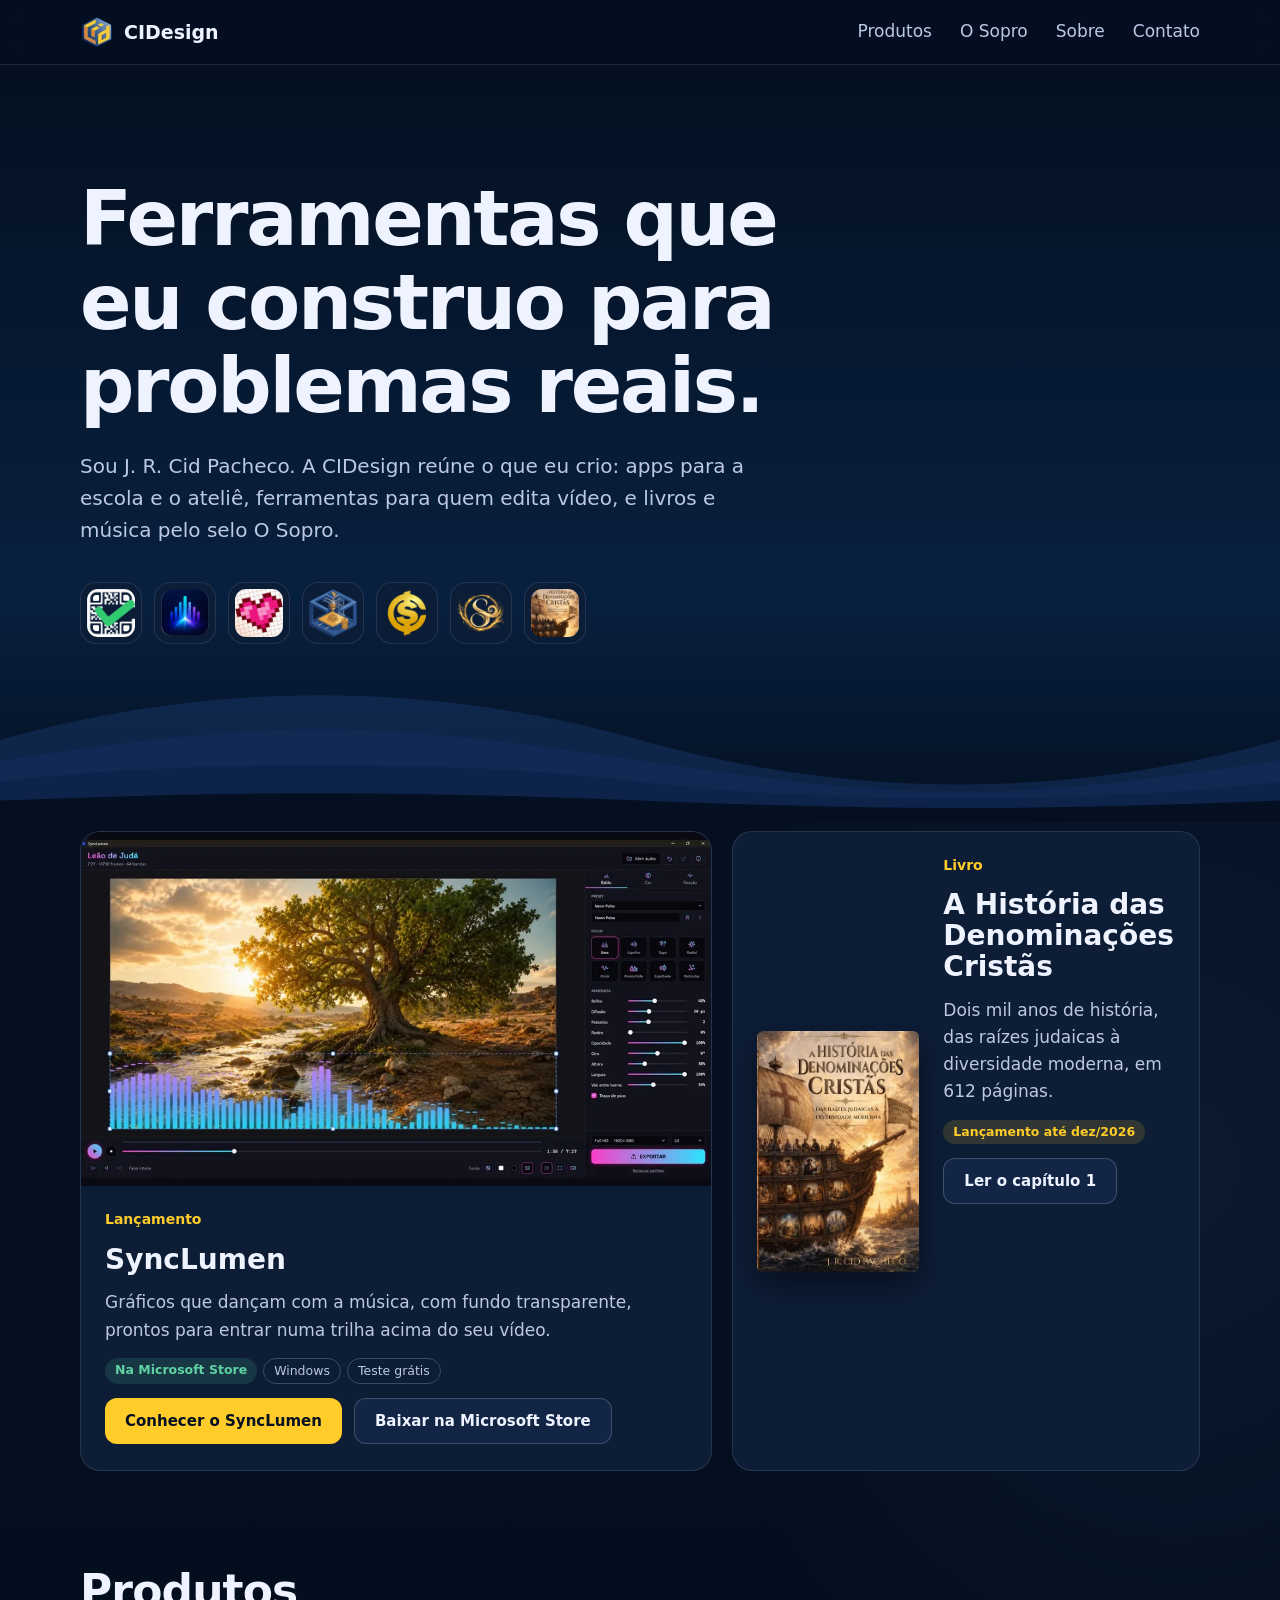
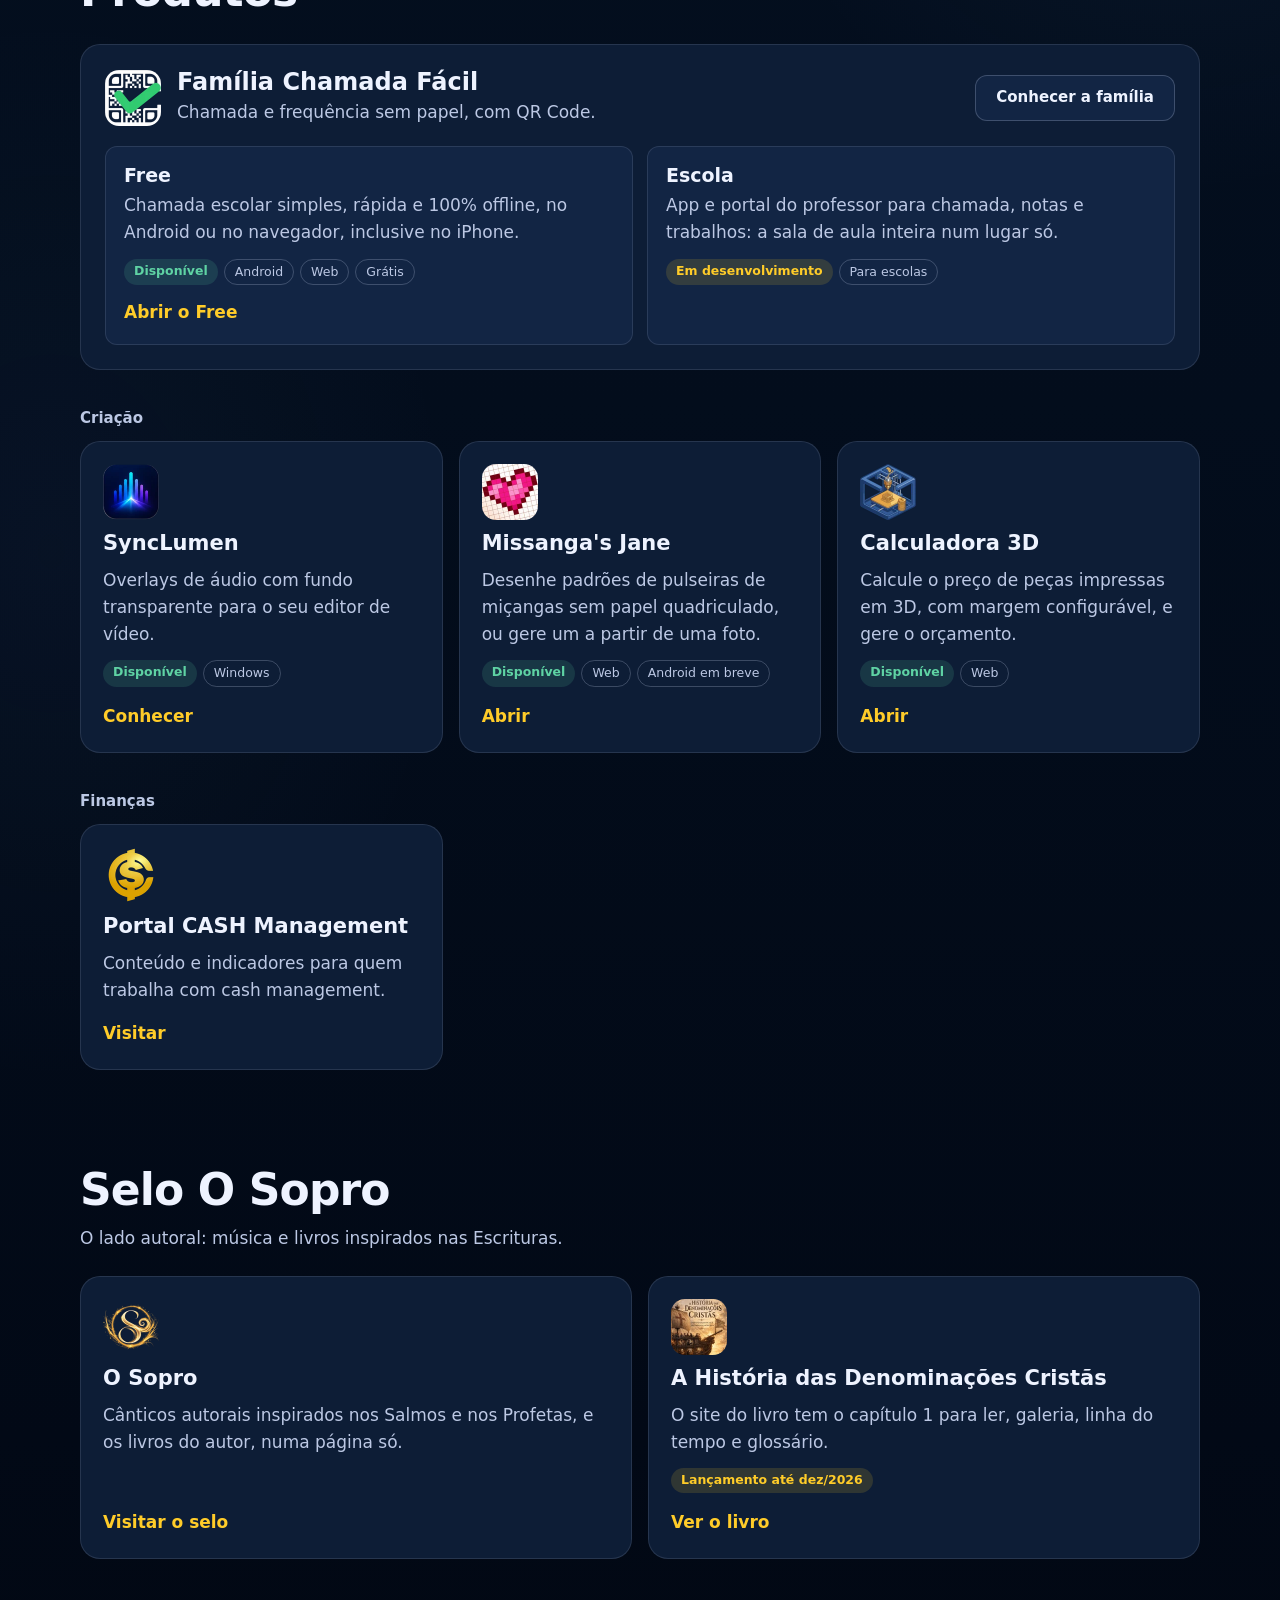
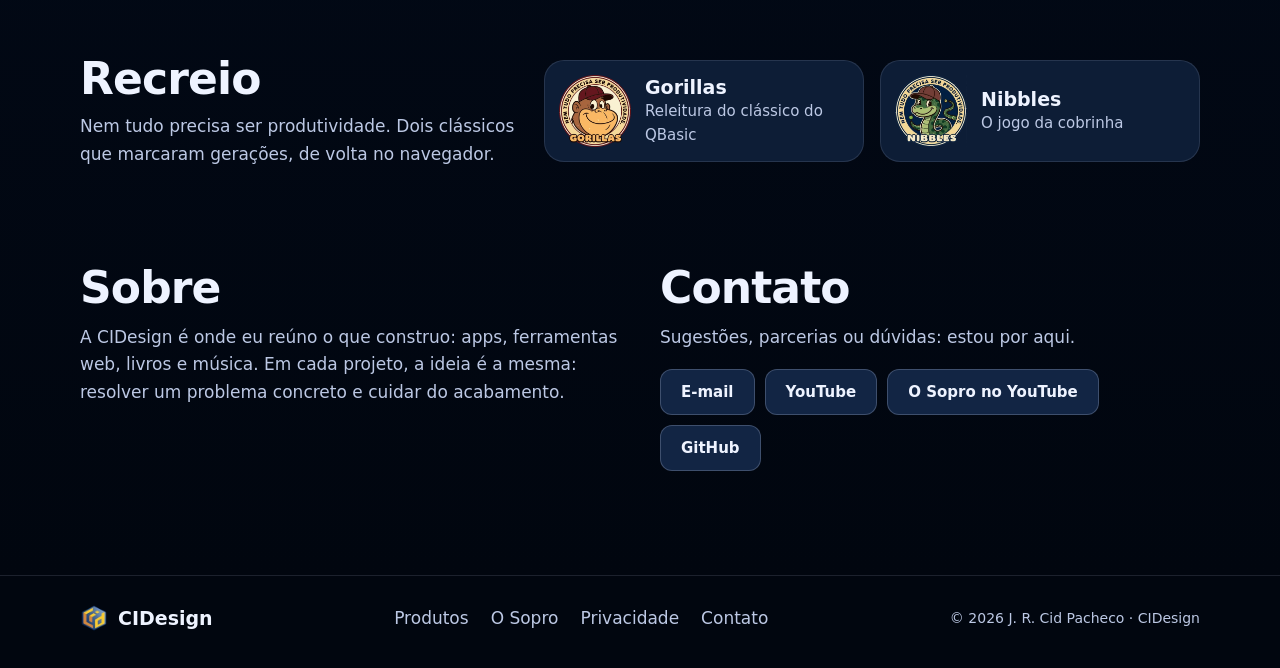
==== commit 53a493e7: "Home: SyncLumen disponivel na Store e canal da CIDesign no YouTube Etiquetas 'Em breve' viram 'Na Mi" ====
--- a/index.html
+++ b/index.html
@@ -94,11 +94,14 @@
           <h3>SyncLumen</h3>
           <p>Gráficos que dançam com a música, com fundo transparente, prontos para entrar numa trilha acima do seu vídeo.</p>
           <ul class="tags">
-            <li class="tag tag-soon">Em breve na Microsoft Store</li>
+            <li class="tag tag-ok">Na Microsoft Store</li>
             <li class="tag tag-line">Windows</li>
             <li class="tag tag-line">Teste grátis</li>
           </ul>
-          <a class="button button-primary" href="synclumen/">Conhecer o SyncLumen</a>
+          <div class="feature-actions">
+            <a class="button button-primary" href="synclumen/">Conhecer o SyncLumen</a>
+            <a class="button button-secondary" href="https://apps.microsoft.com/detail/9P1VW75GV62F">Baixar na Microsoft Store</a>
+          </div>
         </div>
       </article>
 
@@ -168,7 +171,7 @@
             <h4>SyncLumen</h4>
             <p>Overlays de áudio com fundo transparente para o seu editor de vídeo.</p>
             <ul class="tags">
-              <li class="tag tag-soon">Em breve</li>
+              <li class="tag tag-ok">Disponível</li>
               <li class="tag tag-line">Windows</li>
             </ul>
             <a class="link" href="synclumen/">Conhecer</a>
@@ -265,7 +268,8 @@
         <p>Sugestões, parcerias ou dúvidas: estou por aqui.</p>
         <ul class="contacts">
           <li><a class="button button-secondary" href="mailto:contato@cidesign.net.br">E-mail</a></li>
-          <li><a class="button button-secondary" href="https://www.youtube.com/@osopro-music">YouTube</a></li>
+          <li><a class="button button-secondary" href="https://www.youtube.com/@CIDesign-i7y">YouTube</a></li>
+          <li><a class="button button-secondary" href="https://www.youtube.com/@osopro-music">O Sopro no YouTube</a></li>
           <li><a class="button button-secondary" href="https://github.com/JRCPacheco">GitHub</a></li>
         </ul>
       </div>
--- a/css/style.css
+++ b/css/style.css
@@ -119,6 +119,7 @@
 .feature-kind { font-size: 14px; font-weight: 700; color: var(--gold) !important; }
 .feature h3 { font-size: 28px; }
 .feature .button { justify-self: start; }
+.feature-actions { display: flex; flex-wrap: wrap; gap: 10px 12px; }
 .feature-book { grid-template-columns: 0.8fr 1.2fr; }
 .feature-book .feature-media { display: flex; align-items: center; justify-content: center; padding: 24px 0 24px 24px; }
 .feature-book .feature-media img { aspect-ratio: 377 / 560; width: 100%; height: auto; object-fit: contain; border-radius: 6px; box-shadow: 0 12px 30px rgba(0, 0, 0, 0.45); }
